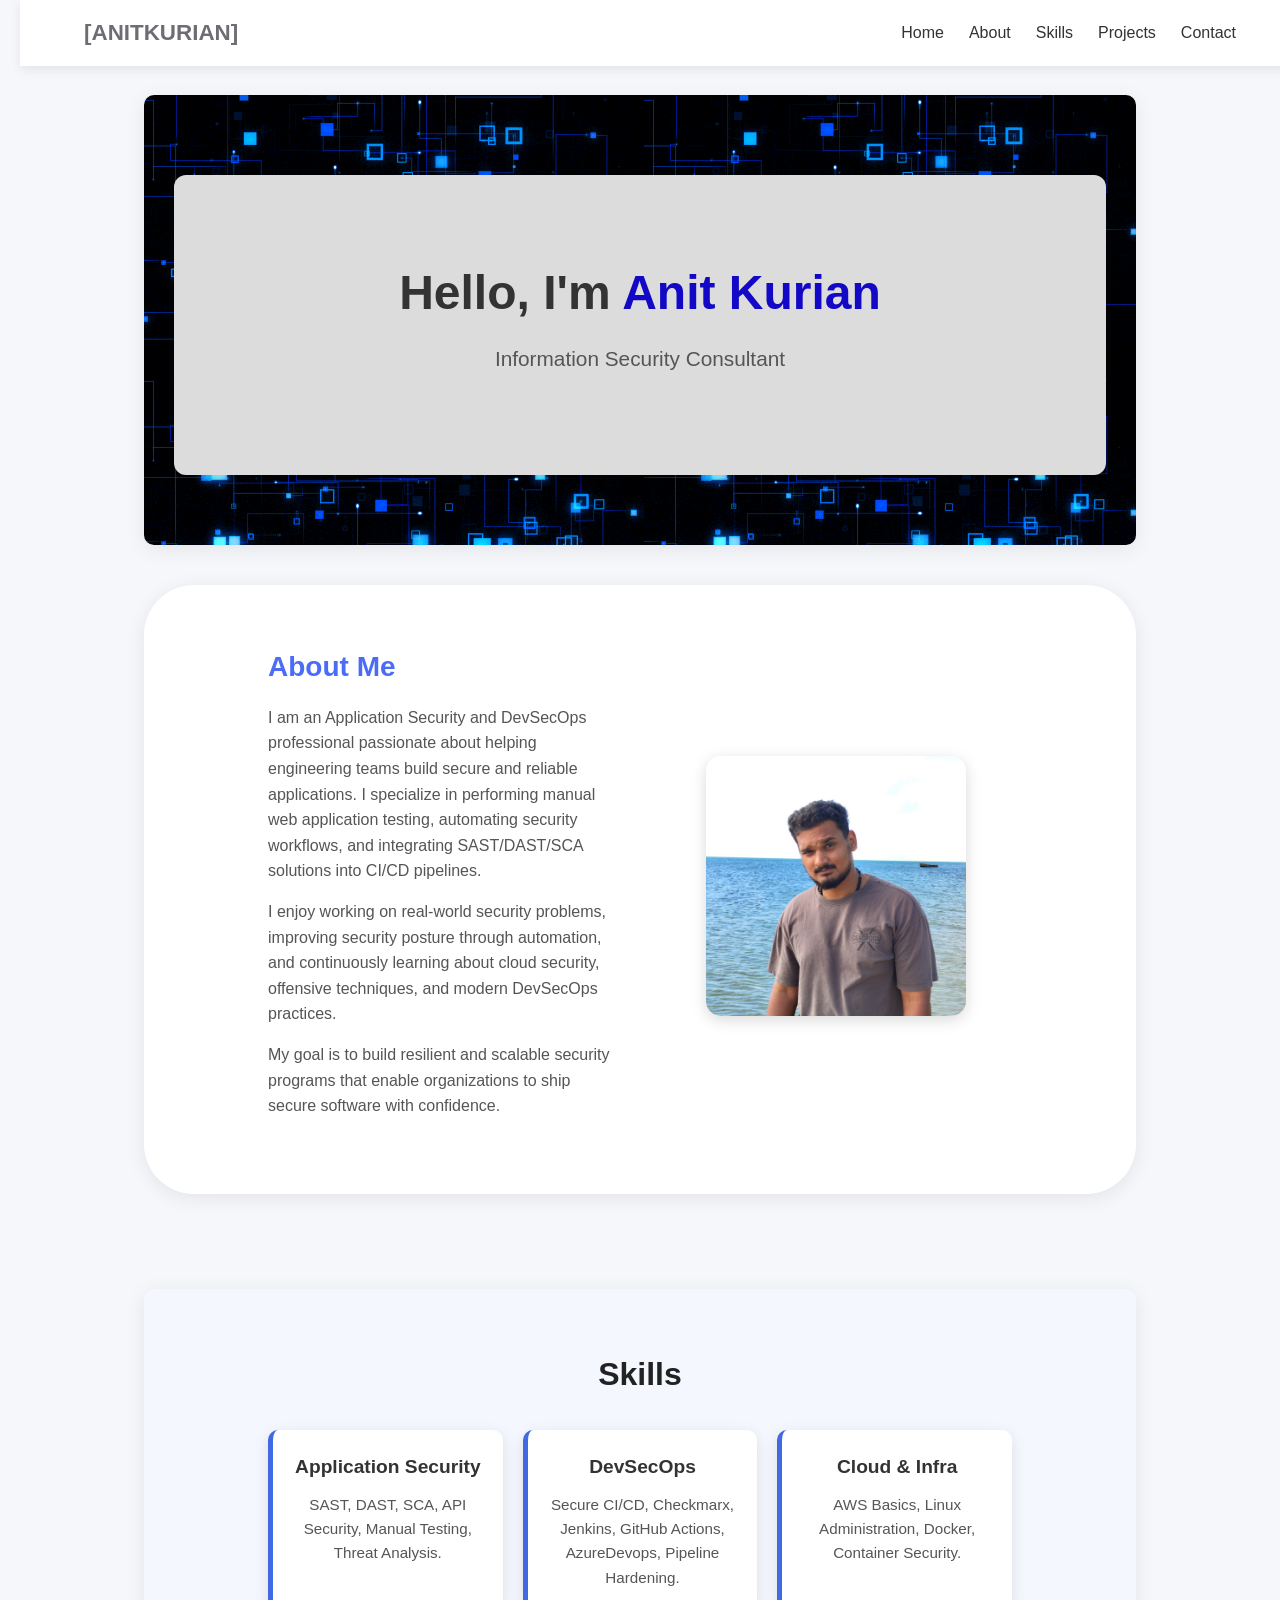
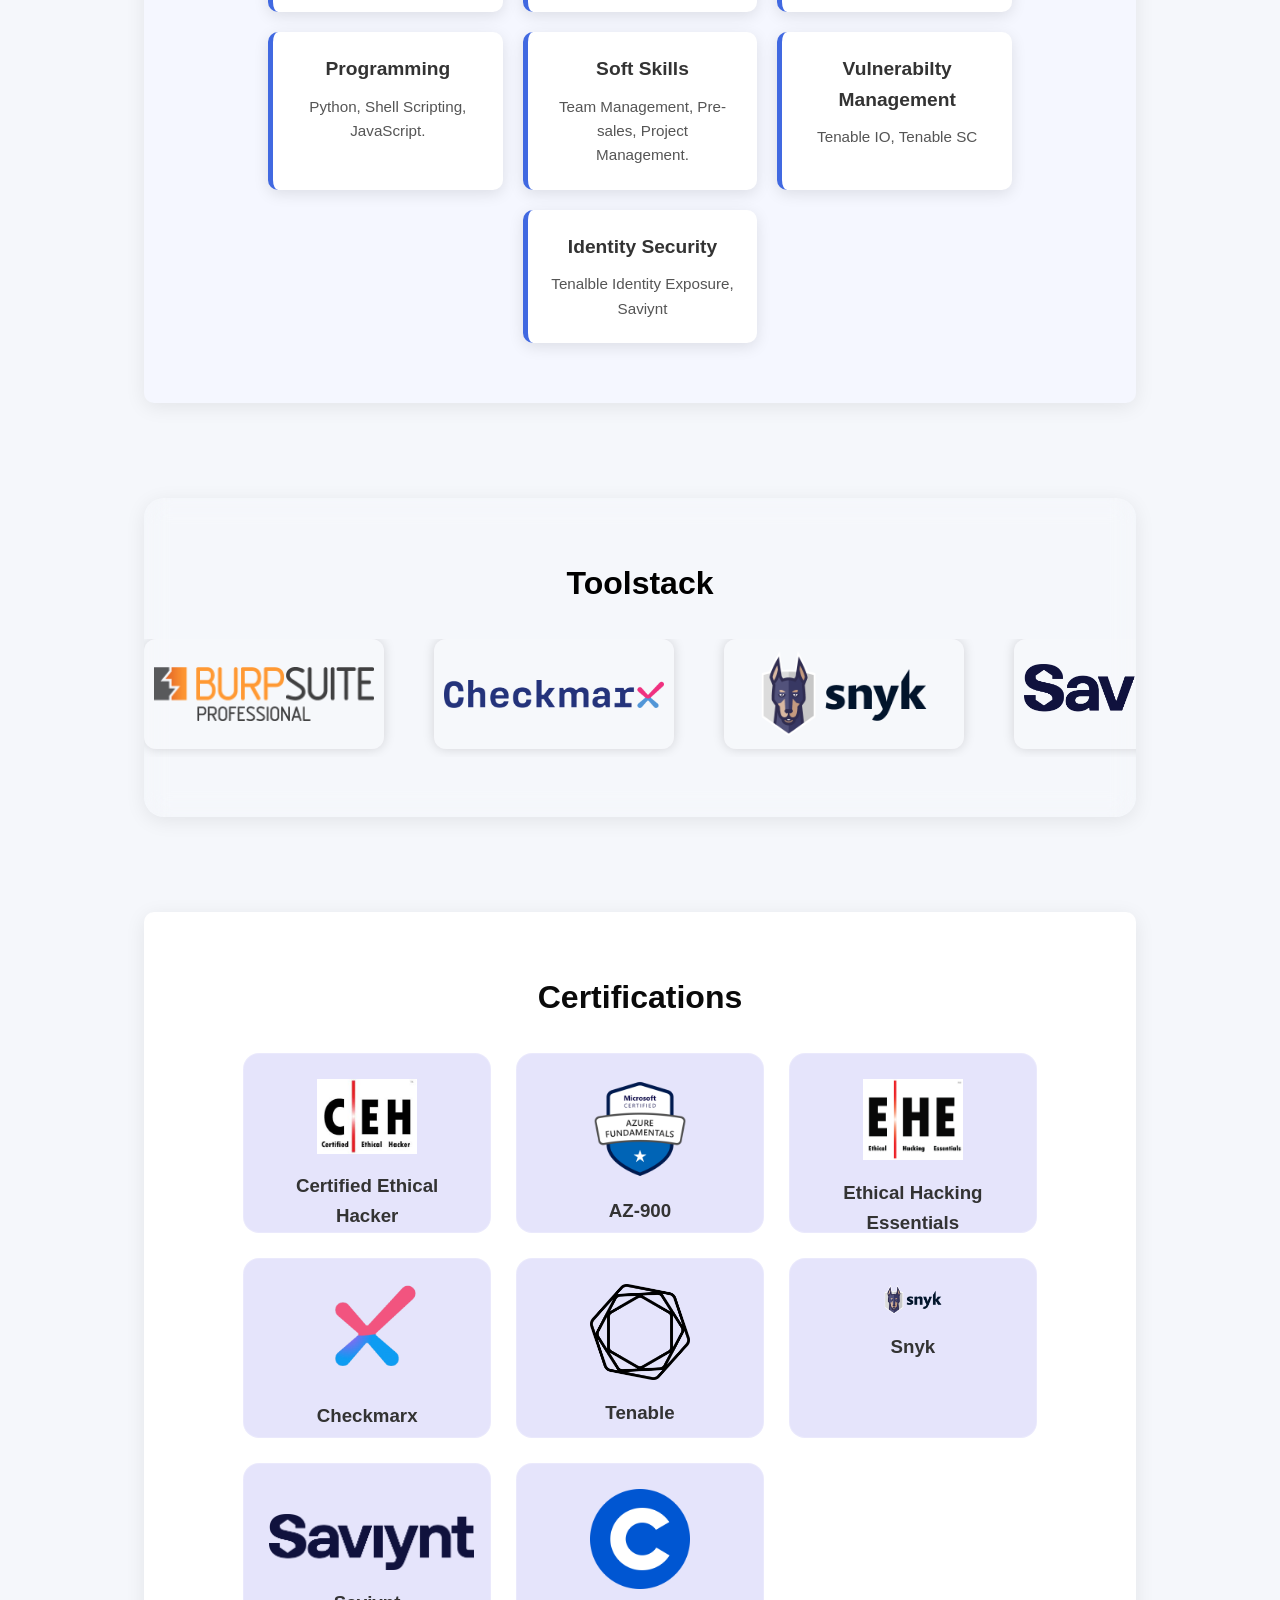
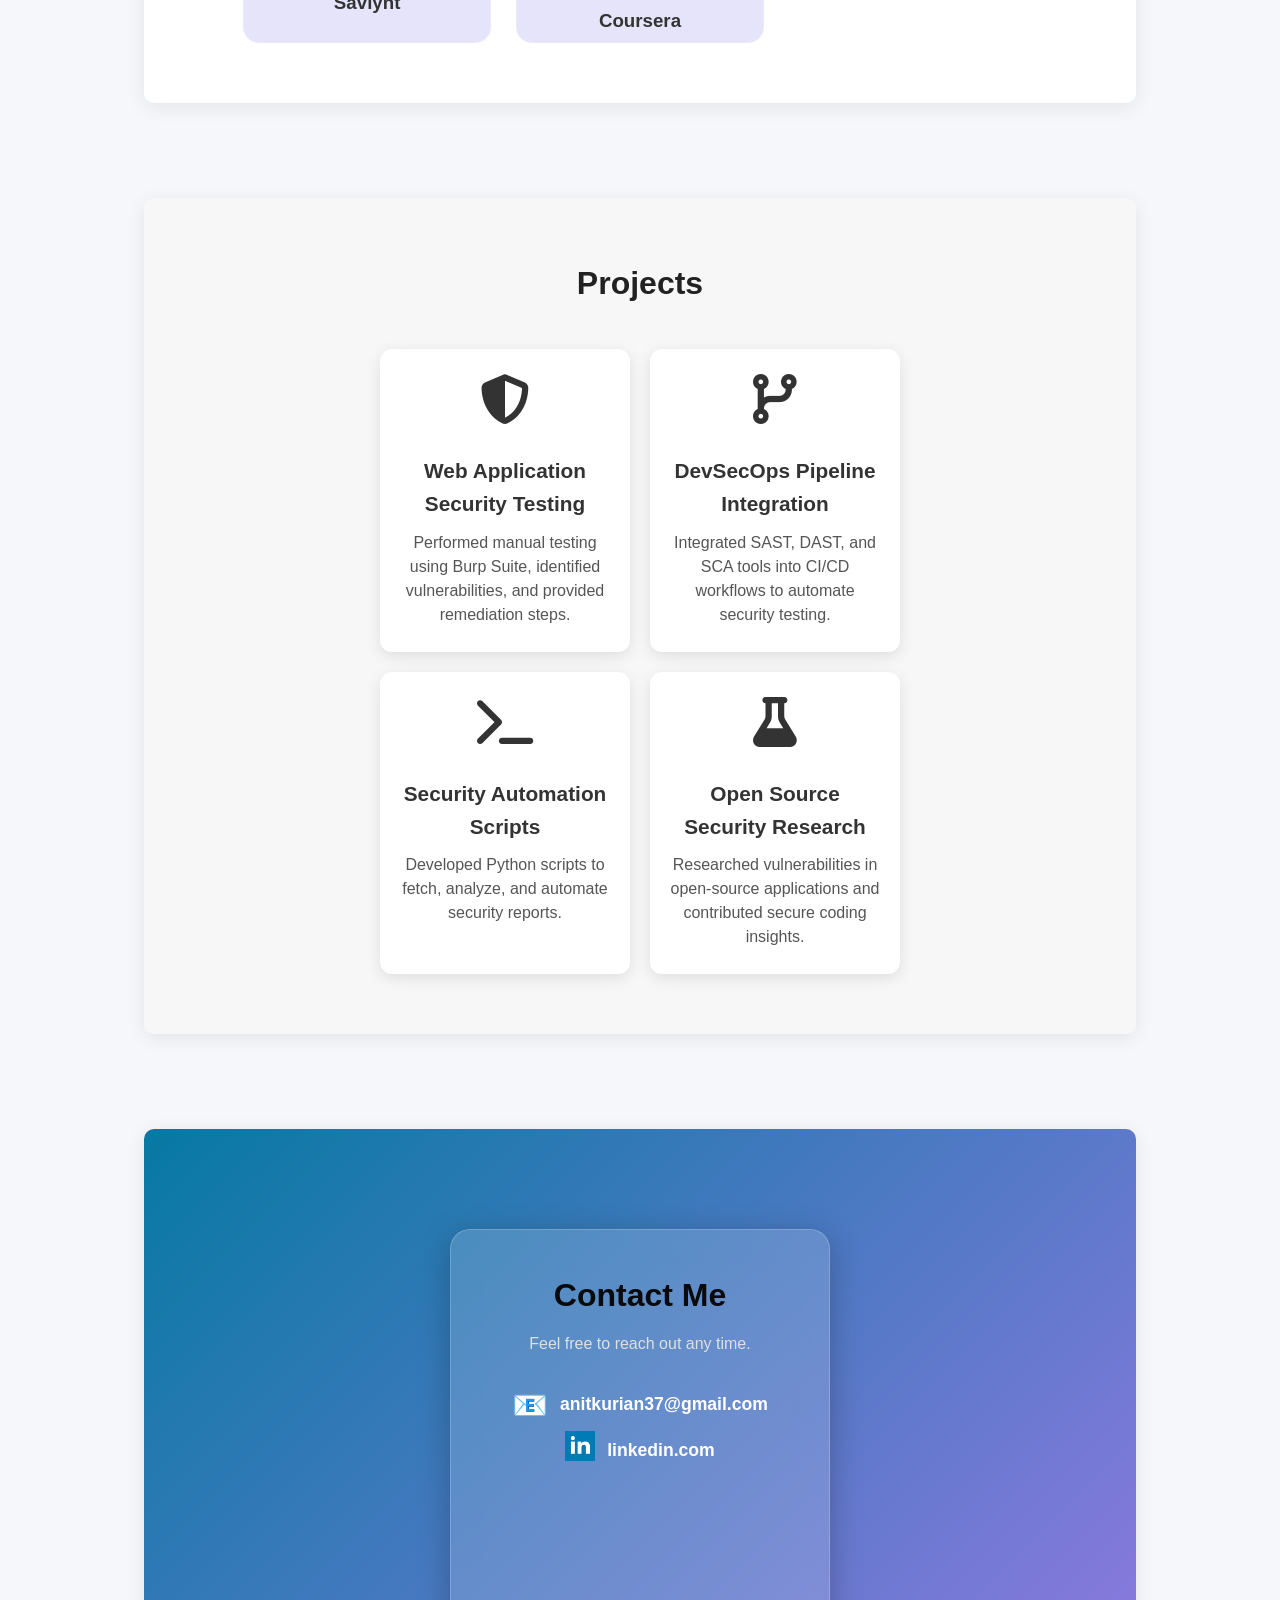
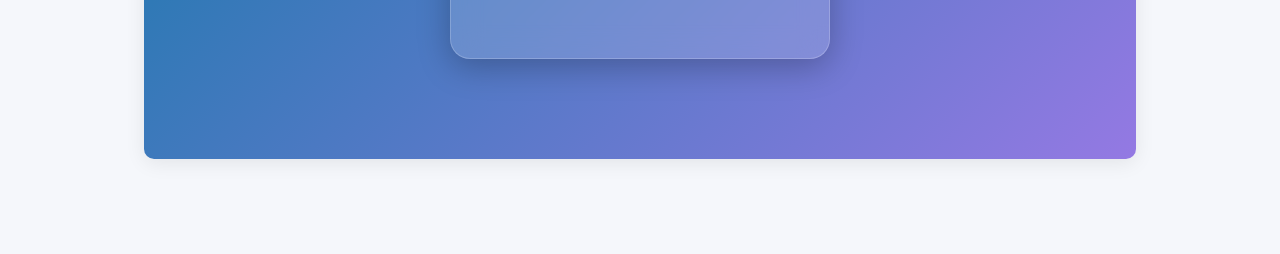
==== index.html @ 9e30494f "added tools" ====
<!DOCTYPE html>
<html>
<head>
    <title>Anit Kurian | Portfolio</title>
    <link rel="stylesheet" href="style.css">
    <link rel="stylesheet" href="https://cdnjs.cloudflare.com/ajax/libs/font-awesome/6.5.0/css/all.min.css">

</head>
<body>

    <!-- Navigation Bar -->
    <nav class="navbar">
        <div class="nav-container">
            <div class="logo">[ANITKURIAN]</div>
            <ul class="nav-links">
                <li><a href="#home">Home</a></li>
                <li><a href="#about">About</a></li>
                <li><a href="#skills">Skills</a></li>
                <li><a href="#projects">Projects</a></li>
                <li><a href="#contact">Contact</a></li>
            </ul>
        </div>
        
    </nav>

    <!-- Home / Hero Section -->
    <section class="home-bg" id="home">
        <header>
            <h1>Hello, I'm <span>Anit Kurian</span></h1>
            <h3>Information Security Consultant</h3>
        </header>
    </section>

    <!-- About Section -->
    <section id="about">
    <div class="about-container">
        
        <div class="about-text">
            <h2>About Me</h2>
            <p>
                I am an Application Security and DevSecOps professional passionate about helping 
                engineering teams build secure and reliable applications. I specialize in performing 
                manual web application testing, automating security workflows, and integrating 
                SAST/DAST/SCA solutions into CI/CD pipelines.
            </p>

            <p>
                I enjoy working on real-world security problems, improving security posture through 
                automation, and continuously learning about cloud security, offensive techniques, 
                and modern DevSecOps practices.
            </p>

            <p>
                My goal is to build resilient and scalable security programs that enable organizations 
                to ship secure software with confidence.
            </p>
        </div>

        <div class="about-img">
            <img src="img.jpg" alt="Anit Kurian">
        </div>

    </div>
</section>


    <!-- Skills Section (empty for now, we will fill it next) -->
    <section id="skills">
    <h2>Skills</h2>

    <div class="skills-container">

        <div class="skill-card">
            <h3>Application Security</h3>
            <p>SAST, DAST, SCA, API Security, Manual Testing, Threat Analysis.</p>
        </div>

        <div class="skill-card">
            <h3>DevSecOps</h3>
            <p>Secure CI/CD, Checkmarx, Jenkins, GitHub Actions, AzureDevops, Pipeline Hardening.</p>
        </div>

        <div class="skill-card">
            <h3>Cloud & Infra</h3>
            <p>AWS Basics, Linux Administration, Docker, Container Security.</p>
        </div>

        <div class="skill-card">
            <h3>Programming</h3>
            <p>Python, Shell Scripting, JavaScript.</p>
        </div>

        <div class="skill-card">
            <h3>Soft Skills</h3>
            <p>Team Management, Pre-sales, Project Management.</p>
        </div>

       <div class="skill-card">
            <h3>Vulnerabilty Management</h3>
            <p>Tenable IO, Tenable SC</p>
        </div>

        <div class="skill-card">
            <h3>Identity Security</h3>
            <p>Tenalble Identity Exposure, Saviynt</p>
        </div>
    </div>
</section>

<section id="skills-scroll">
    <h2>Toolstack</h2>

    <div class="scroll-container">
        <div class="scroll-track">
            <!-- Add your logos here -->
            <img src="imgs/Burp-suite-professional-logo.png" alt="Burp Suite">
            <img src="imgs/Logo_of_Checkmarx.svg.png" alt="Checkmarx">
            <img src="imgs/snyk-logo-png-transparent.png" alt="Snyk">
            <img src="imgs/Saviynt_logo_Navy_RGB.png" alt="Saviynt">
            <img src="imgs/HCLAppScann-LOGO.png" alt="HCL Appscan">
            <img src="imgs/Acunetix - Logo.png" alt="Acunetix">
            <img src="imgs/Invicti-Logo_flat_inv-purple.png" alt="Invicti">
            <img src="imgs/fortify__logo.png" alt="Fortify">
            <img src="imgs/Tenable.png" alt="Tenable">
            <img src="imgs/Saviynt_logo_Navy_RGB.png" alt="Savynt">
            <img src="imgs/Prisma_Logo_RGB.png" alt="Prisma">
            <img src="imgs/Jenkins_logo_with_title.svg.png" alt="Jenkins">
            <img src="imgs/Azure-DevOps-Logo.png" alt="Azure">
            <img src="imgs/git-logo.png" alt="git">
            <img src="imgs/Docker_Logo.png" alt="Docker">

            <!-- Duplicate items for seamless loop -->
            <img src="imgs/Burp-suite-professional-logo.png" alt="Burp Suite">
            <img src="imgs/Logo_of_Checkmarx.svg.png" alt="Checkmarx">
            <img src="imgs/snyk-logo-png-transparent.png" alt="Snyk">
            <img src="imgs/Saviynt_logo_Navy_RGB.png" alt="Saviynt">
            <img src="imgs/HCLAppScann-LOGO.png" alt="HCL Appscan">
            <img src="imgs/Acunetix - Logo.png" alt="Acunetix">
            <img src="imgs/Invicti-Logo_flat_inv-purple.png" alt="Invicti">
            <img src="imgs/fortify__logo.png" alt="Fortify">
            <img src="imgs/Tenable.png" alt="Tenable">
            <img src="imgs/Saviynt_logo_Navy_RGB.png" alt="Savynt">
            <img src="imgs/Prisma_Logo_RGB.png" alt="Prisma">
            <img src="imgs/Jenkins_logo_with_title.svg.png" alt="Jenkins">
            <img src="imgs/Azure-DevOps-Logo.png" alt="Azure">
            <img src="imgs/git-logo.png" alt="git">
            <img src="imgs/Docker_Logo.png" alt="Docker">


        </div>
    </div>
</section>


<section id="certifications" class="cert-section">
    <h2>Certifications</h2>

    <div class="cert-grid">

        <!-- Certification Tile 1 -->
        <div class="cert-card">
            <div class="cert-content">
                <img src="imgs/ceh.png" alt="Cert Icon">
                <h3>Certified Ethical Hacker</h3>
            </div>
          <div class="cert-hover">
    <p class="typewriter-box">
        Certified Ethical Hacker by EC-Council. Covers ethical hacking phases, attack vectors, and prevention.
    </p>
</div>

        </div>

        <!-- Certification Tile 2 -->
        <div class="cert-card">
            <div class="cert-content">
                <img src="imgs/az.png" alt="Cert Icon">
                <h3>AZ-900</h3>
            </div>
            <div class="cert-hover">
                <p>Microsoft Azure Fundamentals covering cloud concepts, architecture, security, and governance.</p>
            </div>
        </div>

        <!-- Certification Tile 3 -->
        <div class="cert-card">
            <div class="cert-content">
                <img src="imgs/EHE-_logo.jpg" alt="Cert Icon">
                <h3>Ethical Hacking Essentials</h3>
            </div>
            <div class="cert-hover">
                <p>The EC-Council Ethical Hacking Essentials (EHE) is a beginner-friendly, self-paced course that teaches the fundamentals of ethical hacking and information security.</p>
            </div>
        </div>

        <!-- Certification Tile 4 -->
        <div class="cert-card">
            <div class="cert-content">
                <img src="imgs/51130080.png" alt="Cert Icon">
                <h3>Checkmarx</h3>
            </div>
            <div class="cert-hover">
                <p>Checkmarx Certified Partner Engineer | Checkmarx Certified Partner Professional Services Engineer </p>
            </div>
        </div>

        <!-- Certification Tile 5 -->
        <div class="cert-card">
            <div class="cert-content">
                <img src="imgs/TENB-ccc3ae65.png" alt="Cert Icon">
                <h3>Tenable</h3>
            </div>
            <div class="cert-hover">
                <p>Tenable Certified Sales Engineer | Tenable Certified Sales Associate </p>
            </div>
        </div>

        <!-- Certification Tile 6 -->
        <div class="cert-card">
            <div class="cert-content">
                <img style="width: 60px;" src="imgs/snyk-logo-png-transparent.png" alt="Cert Icon">
                <h3>Snyk</h3>
            </div>
            <div class="cert-hover">
                <p>Snyk Certified Technical professional | Snyk Certified Implementation Professional</p>
            </div>
        </div>

        <!-- Certification Tile 7 -->
        <div class="cert-card">
            <div class="cert-content">
                <img style="width: 205px; margin-top: 25px;" src="imgs/Saviynt_logo_Navy_RGB.png" alt="Cert Icon">
                <h3>Saviynt</h3>
            </div>
            <div class="cert-hover">
                <p>Saviynt Certified Identity Security For AI Age | Saviynt PAM Level 100</p>
            </div>
        </div>

        <!-- Certification Tile 8 -->
        <div class="cert-card">
            <div class="cert-content">
                <img src="imgs/cropped-android-chrome-512x512-1.png" alt="Cert Icon">
                <h3>Coursera</h3>
            </div>
            <div class="cert-hover">
                <p>Programming for Everybody (Getting Started with Python) | Cybersecurity Roles, Processes & Operating System Security</p>
            </div>
        </div>




    </div>
</section>



    <!-- Projects Section (empty for now) -->
   <section id="projects">
    <h2>Projects</h2>

    <div class="projects-container">

        <div class="project-card">
            <div class="project-icon-container">
                <i class="fa-solid fa-shield-halved project-icon"></i>
            </div>
            <h3>Web Application Security Testing</h3>
            <p>Performed manual testing using Burp Suite, identified vulnerabilities, and provided remediation steps.</p>
        </div>

        <div class="project-card">
            <div class="project-icon-container">
                <i class="fa-solid fa-code-branch project-icon"></i>
            </div>
            <h3>DevSecOps Pipeline Integration</h3>
            <p>Integrated SAST, DAST, and SCA tools into CI/CD workflows to automate security testing.</p>
        </div>

        <div class="project-card">
            <div class="project-icon-container">
                <i class="fa-solid fa-terminal project-icon"></i>
            </div>
            <h3>Security Automation Scripts</h3>
            <p>Developed Python scripts to fetch, analyze, and automate security reports.</p>
        </div>

        <div class="project-card">
            <div class="project-icon-container">
                <i class="fa-solid fa-flask project-icon"></i>
            </div>
            <h3>Open Source Security Research</h3>
            <p>Researched vulnerabilities in open-source applications and contributed secure coding insights.</p>
        </div>

    </div>
</section>




   <section id="contact" class="contact-section">
    <div class="contact-glass-card">
        <h2>Contact Me</h2>
        <p>Feel free to reach out any time.</p>

        <div class="contact-info">
            <div class="icon">📧</div>
            <a href="mailto:anitkurian37@gmail.com">anitkurian37@gmail.com</a>
        </div>
        <div class="contact-info">
            <div class="icon"><img style="width: 30px;" src="imgs/linkedin.png" alt=""></div>
            <a href="https://linkedin.com/in/anit-kurian-596ba9214" target="_blank">  linkedin.com</a>
        </div>
    </div>
</section>



    <script src="script.js"></script>
</body>
</html>
---- style.css ----
/* Reset default browser styles */
* {
    margin: 0;
    padding: 20;
    box-sizing: border-box;
}

/* Body styling */
body {
    font-family: Arial, Helvetica, sans-serif;
    background: #f5f7fa;
    color: #1c1c1c;
    line-height: 1.6;
    padding: 0 20px;
}

/* Header (Hero Section) */
header {
    text-align: center;
    padding: 80px 20px;
    background: gainsboro;
    border-radius: 12px;
    margin: 40px auto;
    max-width: 1000px;
    box-shadow: 0 4px 20px rgba(0,0,0,0.08);
}

header h1 {
    font-size: 42px;
    margin-bottom: 10px;
}

header h1 span {
    color: #1208c5; /* cool blue highlight */
}

header h3 {
    font-weight: 400;
    color: #333;
    margin-bottom: 20px;
    font-size: 22px;
}

#about {
    /* max-width: 900px; */
    background: white;
    padding: 40px;
    margin: 0 auto;
    border-radius: 50px;
    box-shadow: 0 4px 20px rgba(0,0,0,0.08);
}

#about h2 {
    color: #4a6cf7;
    margin-bottom: 15px;
    font-size: 28px;
}

/* Navigation Bar */
.navbar {
    background: #d80808;
    padding: 15px 0;
    box-shadow: 0 2px 8px rgba(0, 0, 0, 0.05);
    position: sticky;
    top: 0;
    z-index: 100;
}

.nav-container {
    width: 80%;
    margin: auto;
    display: flex;
    justify-content: space-between;
    align-items: center;
}

.logo {
    font-size: 22px;
    font-weight: 700;
    color: #000000;
}

.nav-links {
    list-style: none;
    display: flex;
    gap: 25px;
}

.nav-links li a {
    text-decoration: none;
    font-size: 16px;
    color: #333;
    font-weight: 500;
    transition: color 0.3s ease;
}

.nav-links li a:hover {
    color: #3b82f6;
}

/* ===== Global Styles ===== */
* {
    margin: 0;
    padding: 0;
    box-sizing: border-box;
    scroll-behavior: smooth;
}

body {
    font-family: Arial, sans-serif;
    background-color: #f5f7fb;
    color: #333;
    line-height: 1.6;
}

/* ===== Navigation Bar ===== */
.navbar {
    width: 100%;
    background: white;
    padding: 15px 0;
    box-shadow: 0 4px 10px rgba(0,0,0,0.08);
    position: fixed;
    top: 0;
    z-index: 1000;
}

.nav-container {
    width: 90%;
    margin: auto;
    display: flex;
    justify-content: space-between;
    align-items: center;
}

.logo {
    font-size: 1.4rem;
    font-weight: bold;
    color: #6d6e73;
}

.nav-links {
    list-style: none;
    display: flex;
    gap: 25px;
}

.nav-links a {
    text-decoration: none;
    color: #333;
    font-size: 1rem;
    transition: 0.3s;
}

.nav-links a:hover {
    color: #4169E1;
    font-weight: bold;
}

/* ===== Hero / Home Section ===== */

.home-bg {
    background: url("bg.gif");
}

#home {
    padding-top: 40px;
    text-align: center;
    margin-bottom: 40px;
}

header h1 {
    font-size: 3rem;
    font-weight: 700;
}

header span {
    color: #4169E1;
}

header h3 {
    margin-top: 10px;
    font-size: 1.3rem;
    color: #555;
}

/* ===== Section Box Style ===== */
section {
    width: 80%;
    margin: 95px auto;
    background: white;
    padding: 30px;
    border-radius: 10px;
    box-shadow: 0 4px 20px rgba(0,0,0,0.08);

    /* background: url("bg.gif"); */
    background-size: cover;        /* ensures GIF covers the section */
    background-position: center;   /* centers the GIF */
    background-repeat: no-repeat;  /* prevents tiling */
}

section h2 {
    font-size: 1.8rem;
    color: #0a0a0a;
    margin-bottom: 10px;
}

section p {
    font-size: 1rem;
    color: #444;
}

/* ===== Responsive Design ===== */
@media (max-width: 768px) {
    .nav-container {
        flex-direction: column;
        gap: 10px;
    }

    .nav-links {
        gap: 15px;
    }

    header h1 {
        font-size: 2.3rem;
    }
}

/* ===== Skills Section ===== */

#skills {
    padding: 60px 10%;
    background: #f5f7ff;
    text-align: center;
}

#skills h2 {
    font-size: 2rem;
    margin-bottom: 30px;
    color: #222;
}

.skills-container {
    display: grid;
    grid-template-columns: repeat(3, 1fr);
    gap: 20px;
}

/* Center the last card */
.skills-container .skill-card:last-child {
    grid-column: 2; /* Moves it to the middle column */
}



.skill-card {
    background: #ffffff;
    padding: 22px;
    border-radius: 10px;
    border-left: 5px solid #4169E1;
    box-shadow: 0 4px 15px rgba(0, 0, 0, 0.1);
    transition: 0.3s ease;
}

.skill-card:hover {
    transform: translateY(-7px);
    box-shadow: 0 10px 25px rgba(0,0,0,0.15);
}

.skill-card h3 {
    font-size: 1.2rem;
    margin-bottom: 10px;
    color: #333;
}

.skill-card p {
    font-size: 0.95rem;
    color: #555;
    align-items: center;
}

/* ===== About Section ===== */

#about {
    padding: 60px 10%;
    background: #ffffff;
}

.about-container {
    display: flex;
    justify-content: space-between;
    align-items: center;
    gap: 40px;
    flex-wrap: wrap;
}

.about-text {
    flex: 1;
}

.about-text h2 {
    font-size: 2rem;
    margin-bottom: 20px;
    color: #222;
}

.about-text p {
    margin-bottom: 15px;
    font-size: 1rem;
    line-height: 1.6;
    color: #555;
}

.about-img {
    flex: 1;
    text-align: center;
}

.about-img img {
    width: 260px;
    height: 260px;
    object-fit: cover;
    border-radius: 15px;
    box-shadow: 0 4px 15px rgba(0, 0, 0, 0.15);
}

/* ===== Projects Section ===== */

#projects {
    padding: 60px 10%;
    background: #f7f7f7;
}

#projects h2 {
    text-align: center;
    font-size: 2rem;
    color: #222;
    margin-bottom: 40px;
}

.projects-container {
    display: grid;
    grid-template-columns: repeat(auto-fit, minmax(280px, 1fr));
    gap: 25px;
}

.project-card {
    background: #fff;
    padding: 25px;
    border-radius: 12px;
    box-shadow: 0 4px 15px rgba(0,0,0,0.1);
    transition: transform 0.2s ease, box-shadow 0.2s ease;
}

.project-card:hover {
    transform: translateY(-5px);
    box-shadow: 0 8px 25px rgba(0,0,0,0.18);
}

.project-card h3 {
    font-size: 1.3rem;
    color: #333;
    margin-bottom: 10px;
}

.project-card p {
    color: #555;
    line-height: 1.5;
}

.project-icon {
    font-size: 40px;
    color: #0078ff;
    margin-bottom: 15px;
    display: block;
}

.project-card {
    background-color: #fff;
    border-radius: 12px;
    box-shadow: 0 4px 15px rgba(0,0,0,0.1);
    padding: 20px;
    text-align: center;
    transition: transform 0.3s ease, box-shadow 0.3s ease;
    cursor: pointer;
}

.project-card:hover {
    transform: translateY(-10px) scale(1.03); /* lifts the card */
    box-shadow: 0 10px 25px rgba(0,0,0,0.2);  /* stronger shadow */
}

.project-icon {
    font-size: 50px;
    color: #333;
    margin-bottom: 15px;
    transition: transform 0.3s ease, color 0.3s ease;
}

.project-icon:hover {
    transform: scale(1.3) rotate(10deg);  /* grows and rotates */
    color: #0077ff;                        /* color highlight */
}
.projects-container {
    display: flex;
    flex-wrap: wrap;
    gap: 20px;
    justify-content: center;
}

/* Project Card Styling */
.project-card {
    background-color: #fff;
    border-radius: 12px;
    box-shadow: 0 4px 15px rgba(0,0,0,0.1);
    padding: 25px 20px;
    text-align: center;
    transition: transform 0.3s ease, box-shadow 0.3s ease;
    width: 250px;
    cursor: pointer;
}

.project-card:hover {
    transform: translateY(-10px) scale(1.03);
    box-shadow: 0 10px 25px rgba(0,0,0,0.2);
}

/* Icon Container */
.project-icon-container {
    display: inline-block;
    position: relative;
    border-radius: 50%;
    margin-bottom: 15px;
}

/* Icon Styling */
.project-icon {
    font-size: 50px;
    color: #333;
    transition: transform 0.3s ease, color 0.3s ease;
}

.project-icon:hover {
    transform: scale(1.3) rotate(10deg);
    color: #0077ff;
}

/* Optional: Animated Pulse Background on Hover */
.project-icon-container:hover::after {
    content: '';
    position: absolute;
    width: 120%;
    height: 120%;
    background: rgba(0, 123, 255, 0.2);
    border-radius: 50%;
    top: -10%;
    left: -10%;
    animation: pulse 0.6s ease;
}

@keyframes pulse {
    0% { transform: scale(0); opacity: 1; }
    100% { transform: scale(1); opacity: 0; }
}

.contact-section {
    padding: 100px 20px;
    display: flex;
    justify-content: center;
    background: linear-gradient(135deg, #0679a3 0%, #9479e3 100%);
    min-height: 70vh;
}

.contact-glass-card {
    width: 380px;
    padding: 40px 35px;
    border-radius: 20px;

    background: rgba(255, 255, 255, 0.15);
    backdrop-filter: blur(15px);
    -webkit-backdrop-filter: blur(15px);

    border: 1px solid rgba(255, 255, 255, 0.2);
    box-shadow: 0 8px 32px rgba(0, 0, 0, 0.25);

    text-align: center;
    color: #fff;

    transition: transform 0.3s ease, box-shadow 0.3s ease;
}

.contact-glass-card:hover {
    transform: translateY(-6px);
    box-shadow: 0 12px 40px rgba(0, 0, 0, 0.35);
}

.contact-glass-card h2 {
    font-size: 2rem;
    margin-bottom: 10px;
}

.contact-glass-card p {
    font-size: 1rem;
    color: #e0e0e0;
    margin-bottom: 25px;
}

.contact-info {
    display: flex;
    justify-content: center;
    align-items: center;
    gap: 12px;
}

.contact-info .icon {
    font-size: 1.8rem;
}

.contact-info a {
    color: #fff;
    font-size: 1.1rem;
    font-weight: 600;
    text-decoration: none;
    border-bottom: 2px solid transparent;
    transition: 0.3s ease;
}

.contact-info a:hover {
    border-bottom: 2px solid #fff;
}

/* certificate session */

/* Certifications Section */
.cert-section {
    padding: 60px 0;
    text-align: center;
}

.cert-section h2 {
    margin-bottom: 30px;
    font-size: 32px;
}

/* Grid Layout */
.cert-grid {
    display: grid;
    grid-template-columns: repeat(auto-fit, minmax(230px, 1fr));
    gap: 25px;
    width: 80%;
    margin: auto;
}

/* Glassmorphism Card */
.cert-card {
    position: relative;
    padding: 25px;
    border-radius: 16px;
    backdrop-filter: blur(12px);
    background: rgba(41, 35, 219, 0.12);
    border: 1px solid rgba(255, 255, 255, 0.2);
    cursor: pointer;
    transition: transform 0.3s ease;
    height: 180px;
    overflow: hidden;
}

.cert-card:hover {
    transform: translateY(-8px) scale(1.03);
}

/* Icon + Title Content */
.cert-content {
    text-align: center;
}

.cert-content img {
    width: 100px;
    margin-bottom: 10px;
}

/* Hover popup */
.cert-hover {
    position: absolute;
    bottom: -100%;
    left: 0;
    width: 100%;
    height: 100%;
    padding: 20px;
    background: rgba(97, 93, 200, 0.947);
    color: rgb(255, 255, 255);
    font-size: 15px;
    display: flex;
    justify-content: center;
    align-items: center;
    border-radius: 16px;
    transition: all 0.35s ease;
}

.cert-card:hover .cert-hover {
    bottom: 0;
}

.cert-hover p {
    color: #e0f8ff;
    font-weight: 500;
    line-height: 1.5;
    text-shadow: 0 1px 3px rgba(255, 255, 255, 0.4);
    letter-spacing: 0.5px;
}

/* Section wrapper */
#skills-scroll {
    padding: 60px 0;
    background: rgba(255, 255, 255, 0.04);
    backdrop-filter: blur(12px);
    border-radius: 20px;
    width: 80%;
    margin: 40px auto;
}

#skills-scroll h2 {
    text-align: center;
    color: #000000;
    font-size: 2rem;
    margin-bottom: 30px;
}

/* Outer container */
.scroll-container {
    position: relative;
    overflow: hidden;
    white-space: nowrap;
}

/* Sliding track */
.scroll-track {
    display: inline-flex;
    align-items: center;
    gap: 50px;
    animation: scrollLeft 18s linear infinite;
}

/* Icons */
.scroll-track img {
    height: 110px;               /* Uniform height */
    width: 240px;               /* Fixed width container */
    object-fit: contain;        /* Keeps original proportions */
    padding: 10px;              /* Makes spacing consistent */
    background: rgba(255,255,255,0.08);
    border-radius: 12px;
    box-shadow: 0 0 12px rgba(0,0,0,0.15);
    transition: transform 0.3s ease, opacity 0.3s ease;
}

.scroll-track img:hover {
    transform: scale(1.12);
    opacity: 1;
}


/* Animation: Move right → left continuously */
@keyframes scrollLeft {
    from {
        transform: translateX(0);
    }
    to {
        transform: translateX(-50%);
    }
}
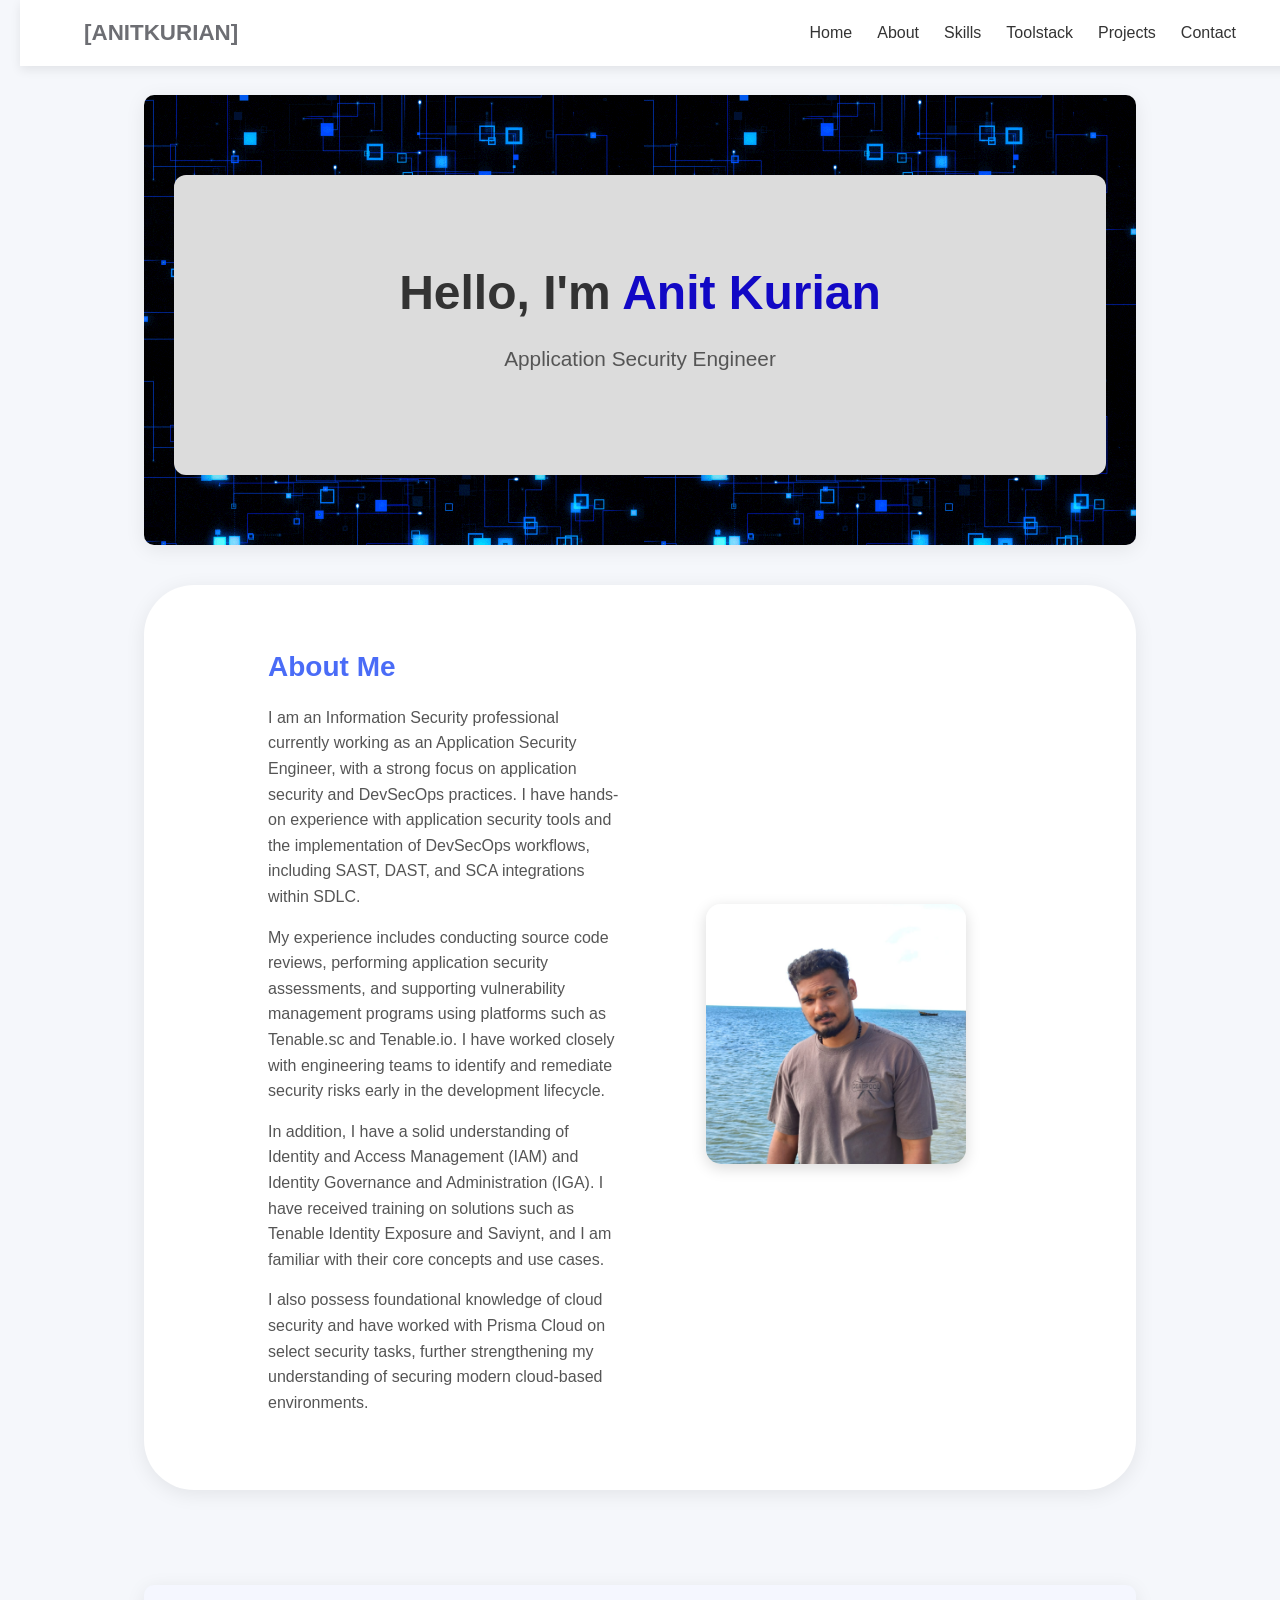
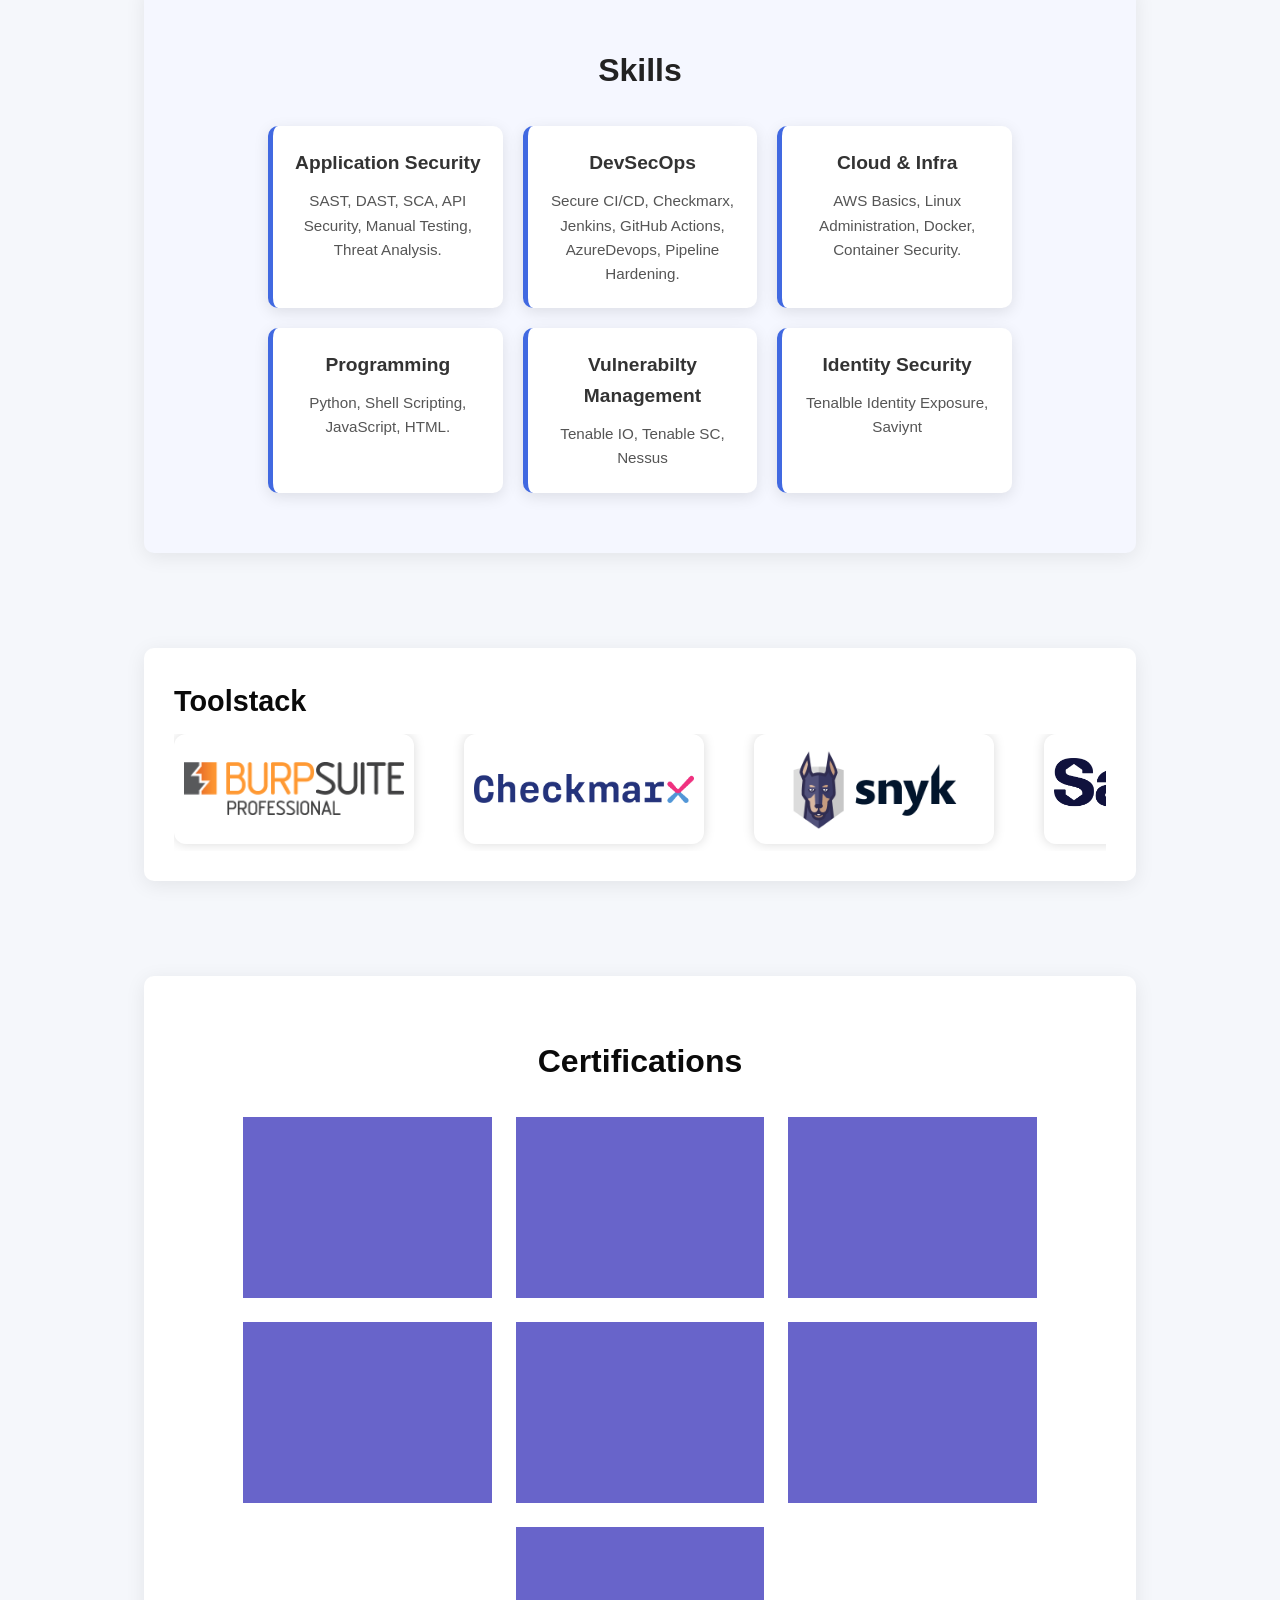
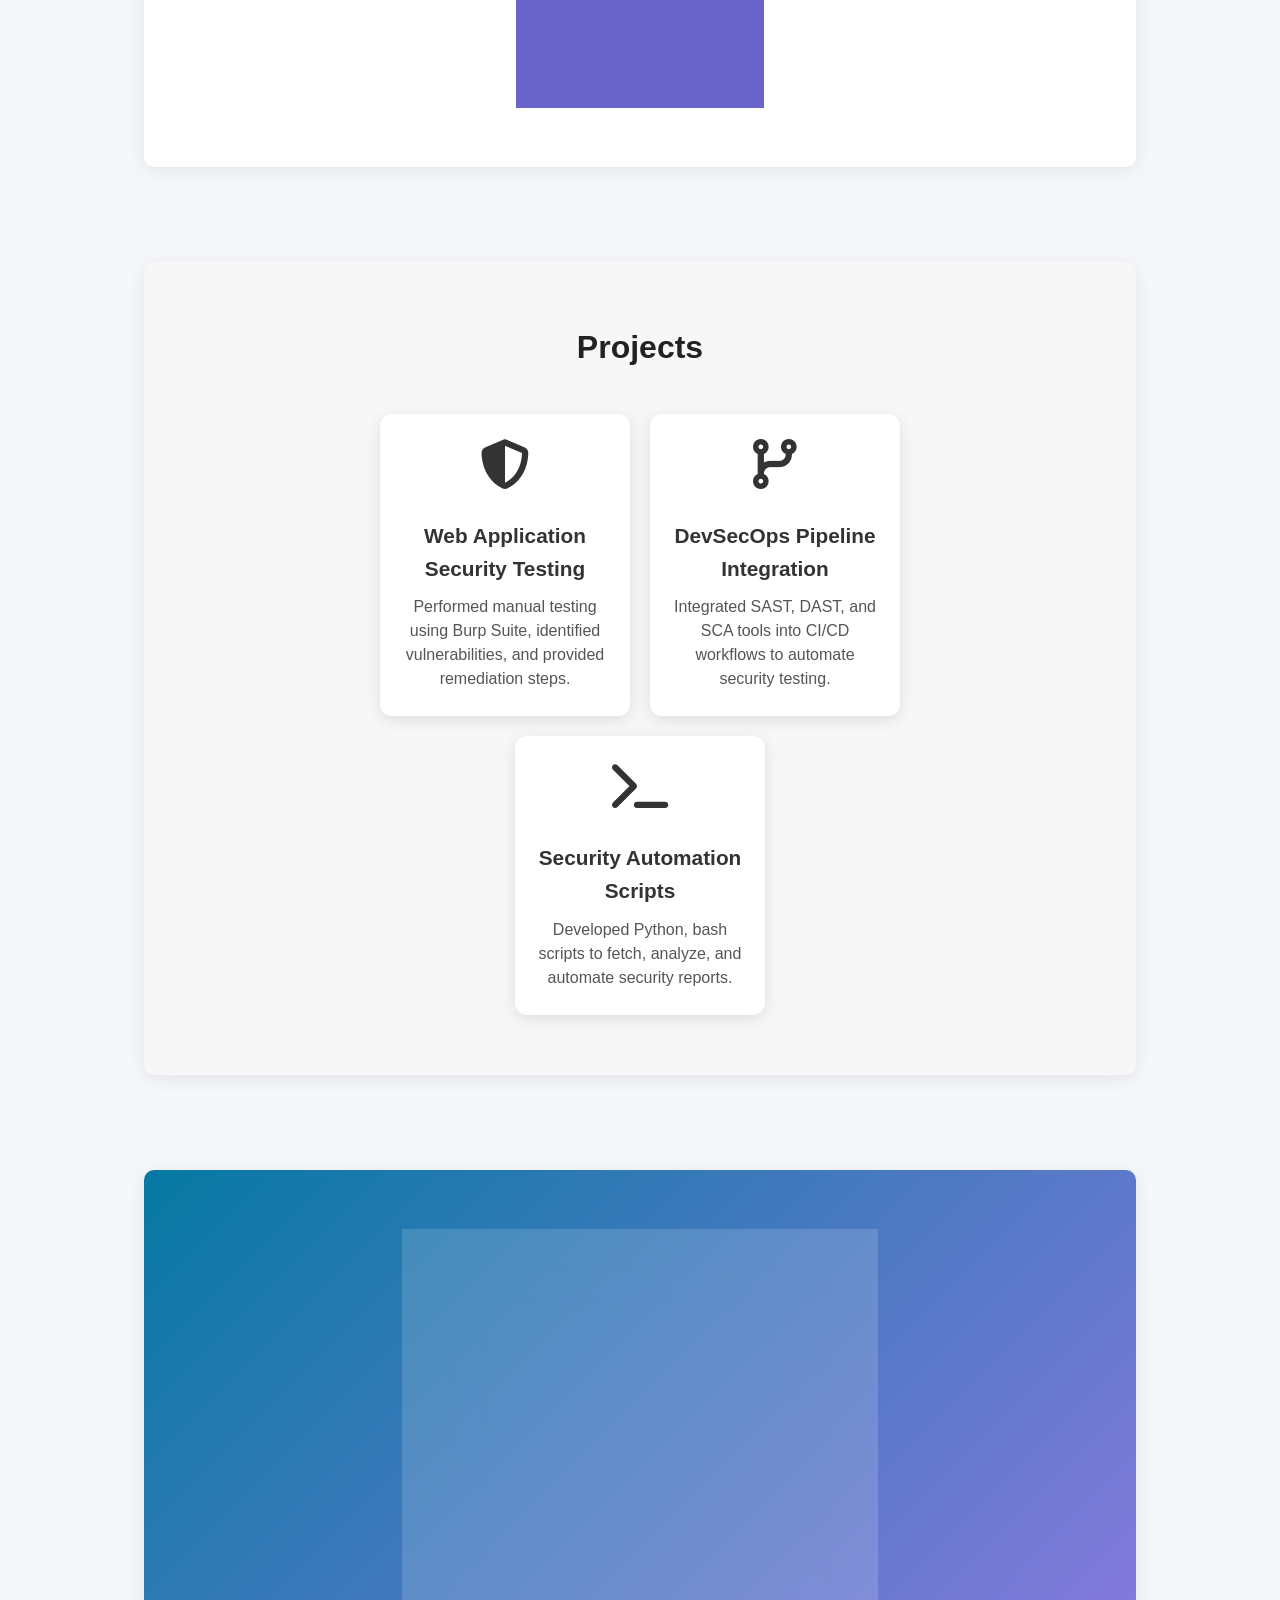
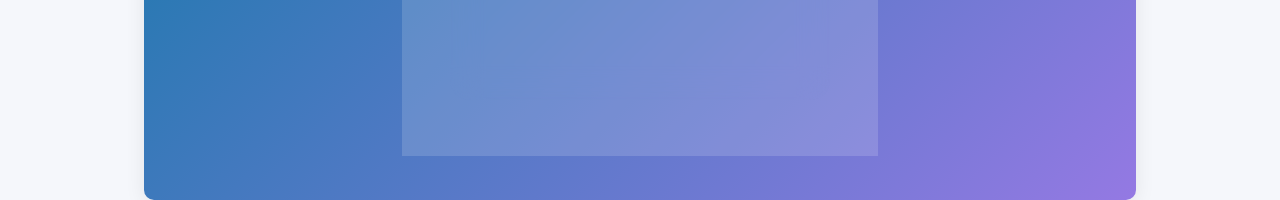
==== commit 3536051a: "removed unwanted details" ====
--- a/index.html
+++ b/index.html
@@ -16,6 +16,7 @@
                 <li><a href="#home">Home</a></li>
                 <li><a href="#about">About</a></li>
                 <li><a href="#skills">Skills</a></li>
+                <li><a href="#toolstack">Toolstack</a></li>
                 <li><a href="#projects">Projects</a></li>
                 <li><a href="#contact">Contact</a></li>
             </ul>
@@ -27,7 +28,7 @@
     <section class="home-bg" id="home">
         <header>
             <h1>Hello, I'm <span>Anit Kurian</span></h1>
-            <h3>Information Security Consultant</h3>
+            <h3>Application Security Engineer</h3>
         </header>
     </section>
 
@@ -38,21 +39,19 @@
         <div class="about-text">
             <h2>About Me</h2>
             <p>
-                I am an Application Security and DevSecOps professional passionate about helping 
-                engineering teams build secure and reliable applications. I specialize in performing 
-                manual web application testing, automating security workflows, and integrating 
-                SAST/DAST/SCA solutions into CI/CD pipelines.
+                I am an Information Security professional currently working as an Application Security Engineer, with a strong focus on application security and DevSecOps practices. I have hands-on experience with application security tools and the implementation of DevSecOps workflows, including SAST, DAST, and SCA integrations within SDLC.
             </p>
 
             <p>
-                I enjoy working on real-world security problems, improving security posture through 
-                automation, and continuously learning about cloud security, offensive techniques, 
-                and modern DevSecOps practices.
+                My experience includes conducting source code reviews, performing application security assessments, and supporting vulnerability management programs using platforms such as Tenable.sc and Tenable.io. I have worked closely with engineering teams to identify and remediate security risks early in the development lifecycle.
             </p>
 
             <p>
-                My goal is to build resilient and scalable security programs that enable organizations 
-                to ship secure software with confidence.
+                In addition, I have a solid understanding of Identity and Access Management (IAM) and Identity Governance and Administration (IGA). I have received training on solutions such as Tenable Identity Exposure and Saviynt, and I am familiar with their core concepts and use cases.
+            </p>
+
+            <p> 
+                I also possess foundational knowledge of cloud security and have worked with Prisma Cloud on select security tasks, further strengthening my understanding of securing modern cloud-based environments.
             </p>
         </div>
 
@@ -87,27 +86,25 @@
 
         <div class="skill-card">
             <h3>Programming</h3>
-            <p>Python, Shell Scripting, JavaScript.</p>
-        </div>
-
-        <div class="skill-card">
-            <h3>Soft Skills</h3>
-            <p>Team Management, Pre-sales, Project Management.</p>
-        </div>
-
+            <p>Python, Shell Scripting, </p>
+            <p>JavaScript, HTML.</p>
+        </div>
        <div class="skill-card">
             <h3>Vulnerabilty Management</h3>
-            <p>Tenable IO, Tenable SC</p>
+            <p>Tenable IO, Tenable SC,</p>
+            <p>Nessus</p>
         </div>
 
         <div class="skill-card">
             <h3>Identity Security</h3>
-            <p>Tenalble Identity Exposure, Saviynt</p>
-        </div>
-    </div>
-</section>
-
-<section id="skills-scroll">
+            <p>Tenalble Identity Exposure, </p>
+            <p> Saviynt</p>
+        </div>
+    </div>
+</section>
+
+<section id="toolstack" class="skills-scroll">
+
     <h2>Toolstack</h2>
 
     <div class="scroll-container">
@@ -218,7 +215,7 @@
         <!-- Certification Tile 6 -->
         <div class="cert-card">
             <div class="cert-content">
-                <img style="width: 60px;" src="imgs/snyk-logo-png-transparent.png" alt="Cert Icon">
+                <img style="width: 60px;" src="imgs/snykhead.png" alt="Cert Icon">
                 <h3>Snyk</h3>
             </div>
             <div class="cert-hover">
@@ -237,20 +234,7 @@
             </div>
         </div>
 
-        <!-- Certification Tile 8 -->
-        <div class="cert-card">
-            <div class="cert-content">
-                <img src="imgs/cropped-android-chrome-512x512-1.png" alt="Cert Icon">
-                <h3>Coursera</h3>
-            </div>
-            <div class="cert-hover">
-                <p>Programming for Everybody (Getting Started with Python) | Cybersecurity Roles, Processes & Operating System Security</p>
-            </div>
-        </div>
-
-
-
-
+    
     </div>
 </section>
 
@@ -283,16 +267,10 @@
                 <i class="fa-solid fa-terminal project-icon"></i>
             </div>
             <h3>Security Automation Scripts</h3>
-            <p>Developed Python scripts to fetch, analyze, and automate security reports.</p>
-        </div>
-
-        <div class="project-card">
-            <div class="project-icon-container">
-                <i class="fa-solid fa-flask project-icon"></i>
-            </div>
-            <h3>Open Source Security Research</h3>
-            <p>Researched vulnerabilities in open-source applications and contributed secure coding insights.</p>
-        </div>
+            <p>Developed Python, bash scripts to fetch, analyze, and automate security reports.</p>
+        </div>
+
+        
 
     </div>
 </section>
--- a/style.css
+++ b/style.css
@@ -162,6 +162,13 @@
     background: url("bg.gif");
 }
 
+html, body {
+    height: 100%;
+}
+
+
+
+
 #home {
     padding-top: 40px;
     text-align: center;
@@ -241,24 +248,21 @@
 
 .skills-container {
     display: grid;
-    grid-template-columns: repeat(3, 1fr);
+    grid-template-columns: repeat(3, minmax(0, 1fr));
     gap: 20px;
-}
-
-/* Center the last card */
-.skills-container .skill-card:last-child {
-    grid-column: 2; /* Moves it to the middle column */
-}
-
-
+    justify-items: center;
+}
 
 .skill-card {
+    width: 100%;
+    max-width: 340px; /* lock visual width */
     background: #ffffff;
     padding: 22px;
     border-radius: 10px;
     border-left: 5px solid #4169E1;
     box-shadow: 0 4px 15px rgba(0, 0, 0, 0.1);
     transition: 0.3s ease;
+    min-height: 150px;
 }
 
 .skill-card:hover {
@@ -275,8 +279,8 @@
 .skill-card p {
     font-size: 0.95rem;
     color: #555;
-    align-items: center;
-}
+}
+
 
 /* ===== About Section ===== */
 
@@ -608,6 +612,17 @@
     letter-spacing: 0.5px;
 }
 
+.cert-card {
+    width: 100%;
+}
+
+@media (min-width: 900px) {
+    .cert-grid > .cert-card:nth-last-child(1):nth-child(odd) {
+        grid-column: 2;
+    }
+}
+
+
 /* Section wrapper */
 #skills-scroll {
     padding: 60px 0;
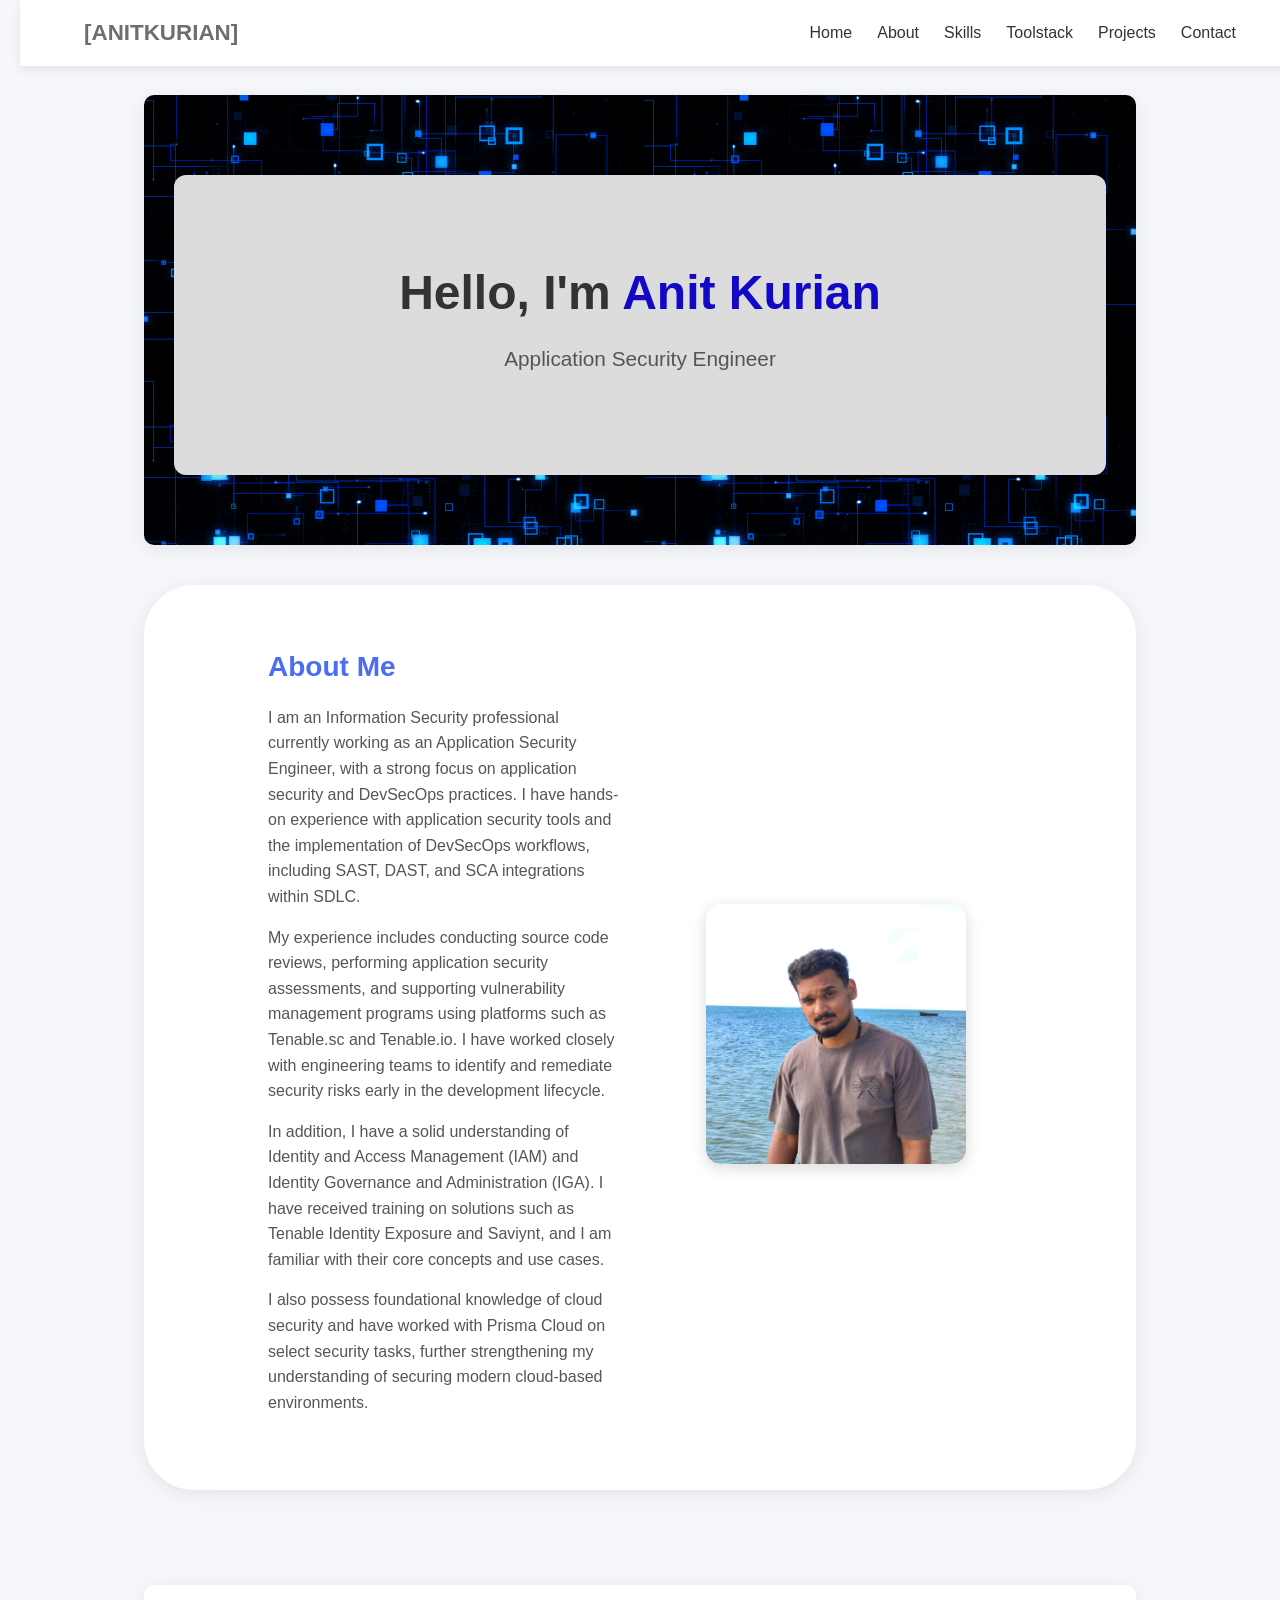
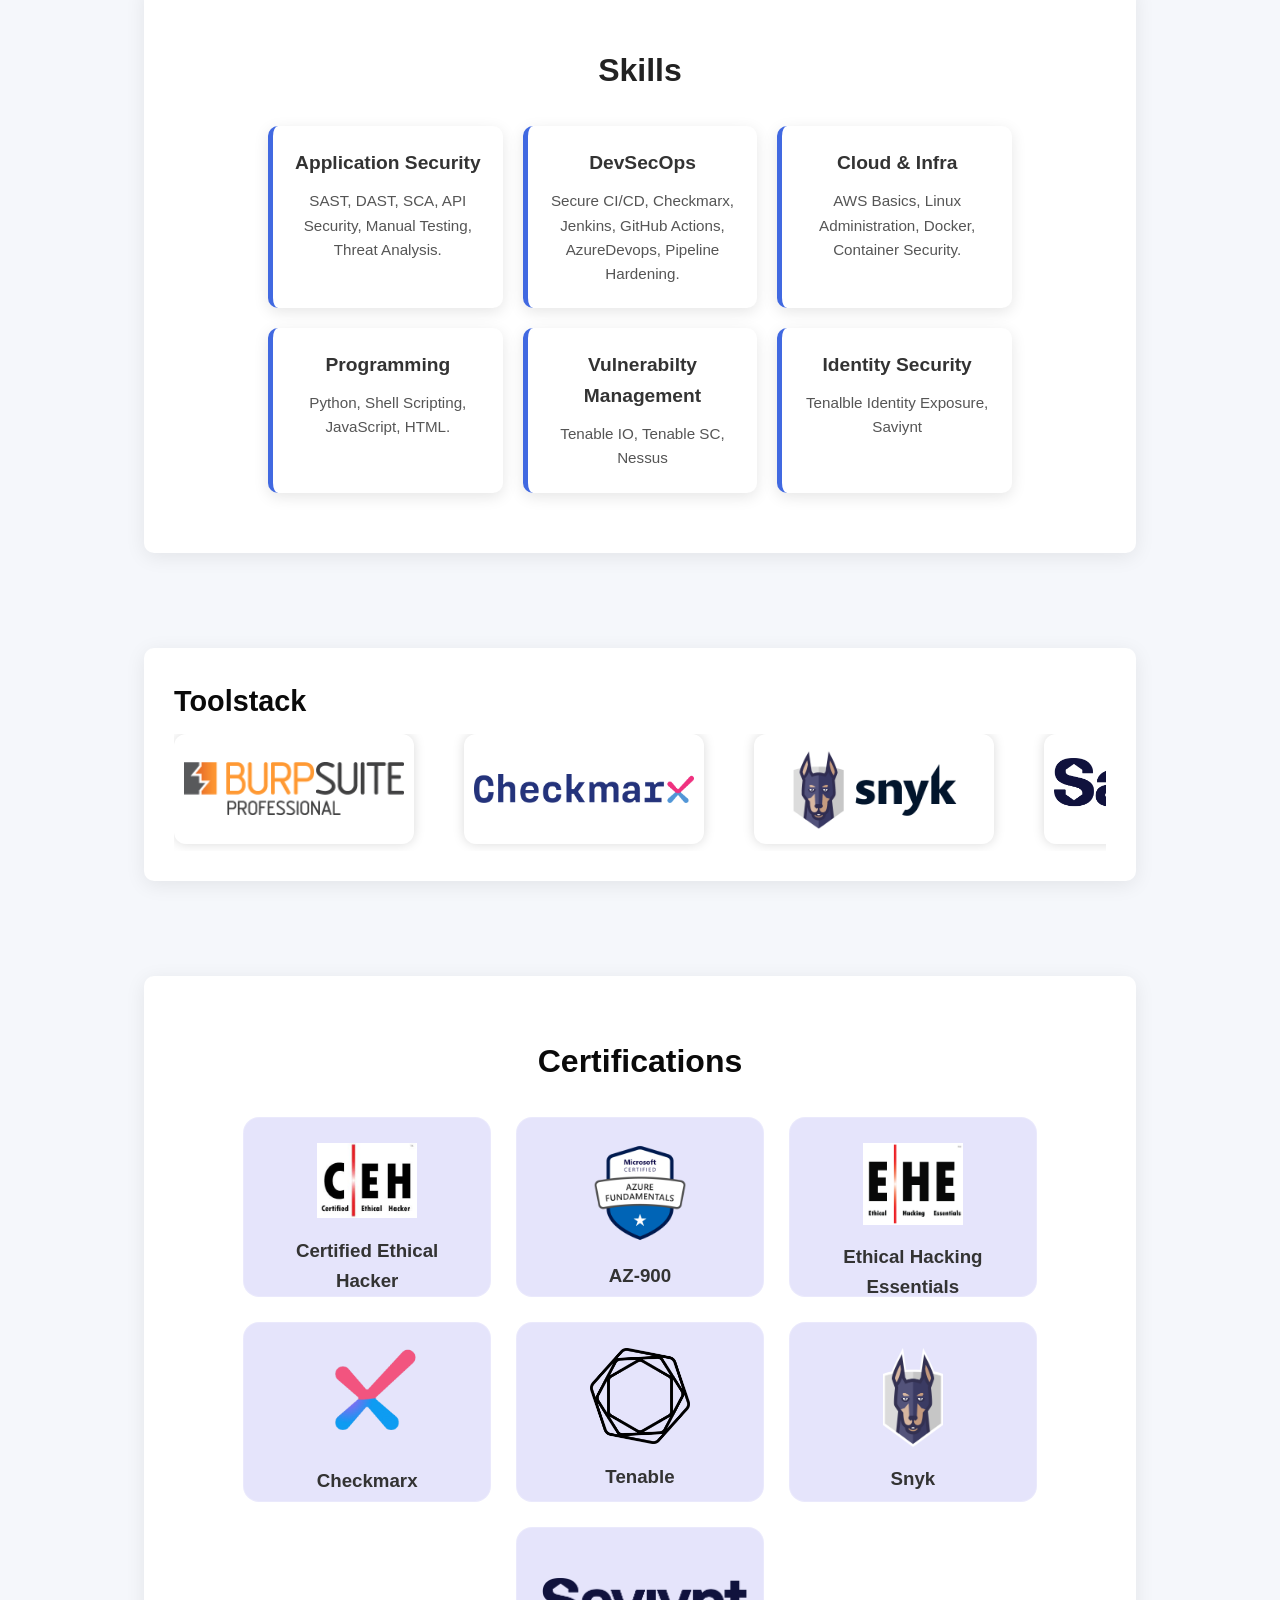
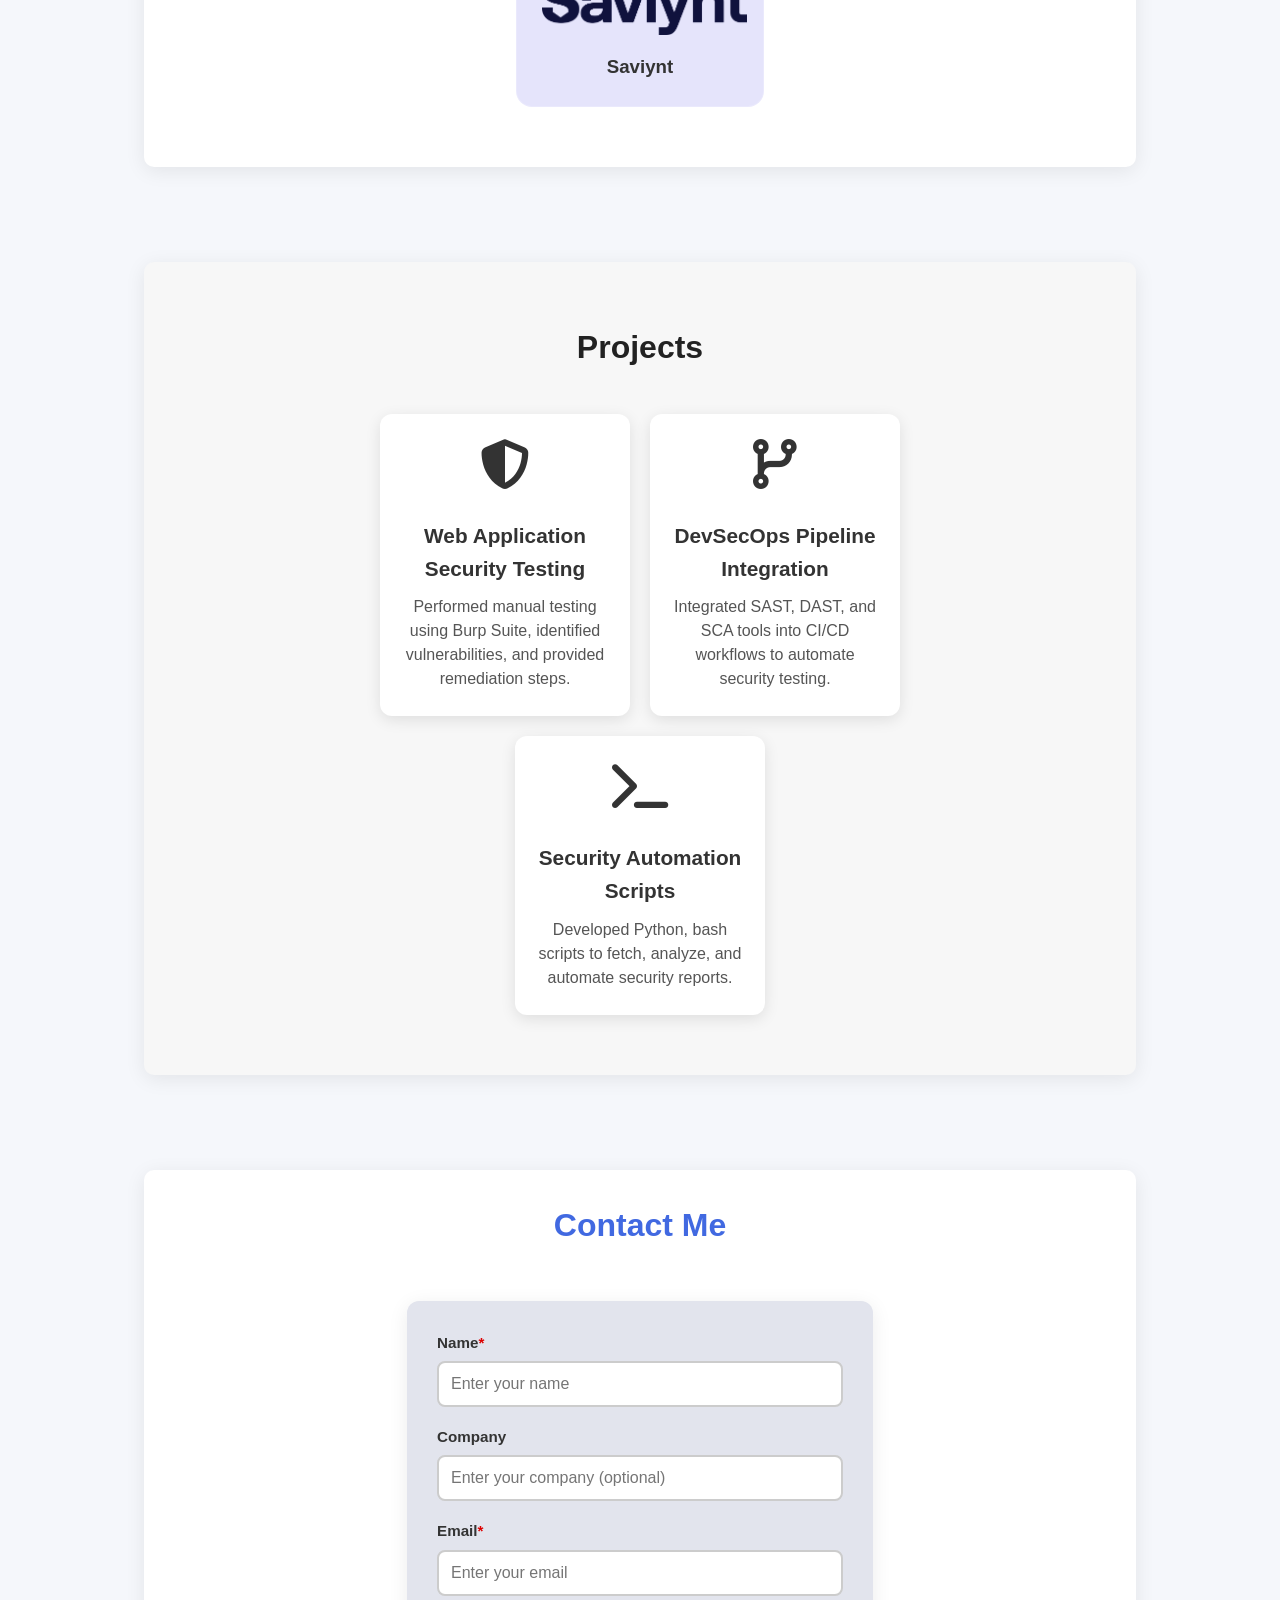
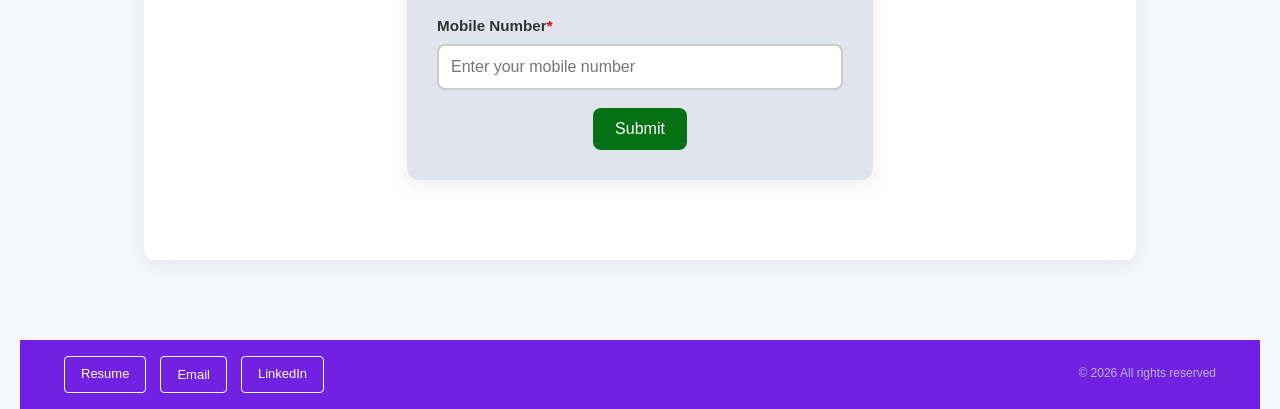
==== commit 3244e528: "added footer" ====
--- a/index.html
+++ b/index.html
@@ -278,24 +278,80 @@
 
 
 
-   <section id="contact" class="contact-section">
-    <div class="contact-glass-card">
-        <h2>Contact Me</h2>
-        <p>Feel free to reach out any time.</p>
-
-        <div class="contact-info">
-            <div class="icon">📧</div>
-            <a href="mailto:anitkurian37@gmail.com">anitkurian37@gmail.com</a>
-        </div>
-        <div class="contact-info">
-            <div class="icon"><img style="width: 30px;" src="imgs/linkedin.png" alt=""></div>
-            <a href="https://linkedin.com/in/anit-kurian-596ba9214" target="_blank">  linkedin.com</a>
-        </div>
-    </div>
-</section>
+   <section id="contact-card">
+  <h2>Contact Me</h2>
+
+  <div class="contact-card-form">
+    <form id="contactForm">
+
+      <div class="form-group">
+        <label for="name">Name<span>*</span></label>
+        <input type="text" id="name" placeholder="Enter your name" required>
+      </div>
+
+      <div class="form-group">
+        <label for="company">Company</label>
+        <input type="text" id="company" placeholder="Enter your company (optional)">
+      </div>
+
+      <div class="form-group">
+        <label for="email">Email<span>*</span></label>
+        <input type="email" id="email" placeholder="Enter your email" required>
+      </div>
+
+      <div class="form-group">
+        <label for="mobile">Mobile Number<span>*</span></label>
+        <input type="tel" id="mobile" placeholder="Enter your mobile number" required>
+      </div>
+
+      <button type="submit">Submit</button>
+
+      <p id="successMessage" class="success-message">
+        Thanks for expressing your interest. I’ll get back to you soon.
+      </p>
+
+    </form>
+  </div>
+</section>
+
+<footer class="final-strip">
+    <div class="strip-container strip-left-only">
+
+        <!-- Action Buttons -->
+        <div class="strip-actions">
+
+            <!-- Download Resume -->
+            <a href="AnitKuirian_Resume_V1.pdf" download class="strip-btn">
+                Resume
+            </a>
+
+            <!-- Copy Email -->
+            <button class="strip-btn" onclick="copyEmail()">
+                Email
+            </button>
+
+            <!-- LinkedIn Redirect -->
+            <a href="https://www.linkedin.com/in/anit-kurian-596ba9214"
+               target="_blank"
+               rel="noopener noreferrer"
+               class="strip-btn">
+                LinkedIn
+            </a>
+
+        </div>
+        <div class="footer-right">
+            © 2026 All rights reserved
+        </div>
+
+    </div>
+    
+</footer>
+
 
 
 
     <script src="script.js"></script>
+    <div id="toast" class="toast"></div>
+
 </body>
 </html>
--- a/style.css
+++ b/style.css
@@ -236,7 +236,7 @@
 
 #skills {
     padding: 60px 10%;
-    background: #f5f7ff;
+    background: hsl(0, 0%, 100%);
     text-align: center;
 }
 
@@ -466,71 +466,75 @@
     100% { transform: scale(1); opacity: 0; }
 }
 
-.contact-section {
-    padding: 100px 20px;
-    display: flex;
-    justify-content: center;
-    background: linear-gradient(135deg, #0679a3 0%, #9479e3 100%);
-    min-height: 70vh;
-}
-
-.contact-glass-card {
-    width: 380px;
-    padding: 40px 35px;
-    border-radius: 20px;
-
-    background: rgba(255, 255, 255, 0.15);
-    backdrop-filter: blur(15px);
-    -webkit-backdrop-filter: blur(15px);
-
-    border: 1px solid rgba(255, 255, 255, 0.2);
-    box-shadow: 0 8px 32px rgba(0, 0, 0, 0.25);
-
-    text-align: center;
-    color: #fff;
-
-    transition: transform 0.3s ease, box-shadow 0.3s ease;
-}
-
-.contact-glass-card:hover {
-    transform: translateY(-6px);
-    box-shadow: 0 12px 40px rgba(0, 0, 0, 0.35);
-}
-
-.contact-glass-card h2 {
-    font-size: 2rem;
-    margin-bottom: 10px;
-}
-
-.contact-glass-card p {
-    font-size: 1rem;
-    color: #e0e0e0;
-    margin-bottom: 25px;
-}
-
-.contact-info {
-    display: flex;
-    justify-content: center;
-    align-items: center;
-    gap: 12px;
-}
-
-.contact-info .icon {
-    font-size: 1.8rem;
-}
-
-.contact-info a {
-    color: #fff;
-    font-size: 1.1rem;
-    font-weight: 600;
-    text-decoration: none;
-    border-bottom: 2px solid transparent;
-    transition: 0.3s ease;
-}
-
-.contact-info a:hover {
-    border-bottom: 2px solid #fff;
-}
+#contact-card {
+  width: 80%;
+  margin: 50px auto;
+  text-align: center;
+}
+
+#contact-card h2 {
+  font-size: 2rem;
+  margin-bottom: 20px;
+  color: #4169E1;
+}
+
+.contact-card-form {
+  background: #e2e4ed;
+  padding: 30px;
+  border-radius: 12px;
+  box-shadow: 0 4px 20px rgba(0,0,0,0.08);
+  width: 50%;
+  align-self: center;
+  margin: 50px auto;
+}
+
+.form-group {
+  margin-bottom: 18px;
+  text-align: left;
+}
+
+.form-group label {
+  display: block;
+  font-size: 0.95rem;
+  margin-bottom: 6px;
+  font-weight: 600;
+}
+
+.form-group label span {
+  color: #d00;
+}
+
+.form-group input {
+  width: 100%;
+  padding: 12px;
+  border: 2px solid #ccc;
+  border-radius: 8px;
+  font-size: 1rem;
+}
+
+button[type="submit"] {
+  background: #047113;
+  color: white;
+  padding: 12px 22px;
+  border: none;
+  border-radius: 8px;
+  font-size: 1rem;
+  cursor: pointer;
+  transition: 0.3s ease;
+}
+
+button[type="submit"]:hover {
+  background: #2d4fa0;
+}
+
+.success-message {
+  display: none;
+  margin-top: 18px;
+  color: #0a7a0a;
+  font-weight: bold;
+  font-size: 1rem;
+}
+
 
 /* certificate session */
 
@@ -683,5 +687,121 @@
     }
 }
 
-
-
+/* Final Footer Strip */
+.final-strip {
+    width: 100%;
+    background-color: #1e0c84;
+    margin-top: 80px;
+}
+
+.strip-container {
+    max-width: 1200px;
+    margin: 0 auto;
+    padding: 16px 24px;
+    display: flex;
+    align-items: center;
+}
+
+/* Left corner alignment */
+.strip-left-only {
+    justify-content: flex-start;
+}
+
+/* Button group */
+.strip-actions {
+    display: flex;
+    gap: 14px;
+}
+
+/* Buttons */
+.strip-btn {
+    background: transparent;
+    border: 1px solid #ffffff;
+    color: #ffffff;
+    padding: 7px 16px;
+    font-size: 13px;
+    font-weight: 500;
+    border-radius: 4px;
+    cursor: pointer;
+    text-decoration: none;
+    transition: all 0.25s ease;
+}
+
+/* Hover effect */
+.strip-btn:hover {
+    background-color: #ffffff;
+    color: #433ddc;
+}
+
+/* Toast Notification */
+.toast {
+    position: fixed;
+    bottom: 24px;
+    left: 24px;
+    background-color: #1f7a1f; /* professional green */
+    color: #ffffff;
+    padding: 12px 18px;
+    border-radius: 6px;
+    font-size: 14px;
+    font-weight: 500;
+    box-shadow: 0 8px 20px rgba(0, 0, 0, 0.25);
+    opacity: 0;
+    transform: translateY(10px);
+    pointer-events: none;
+    transition: all 0.35s ease;
+    z-index: 9999;
+}
+
+/* Visible state */
+.toast.show {
+    opacity: 1;
+    transform: translateY(0);
+}
+
+
+
+@media (max-width: 600px) {
+    .footer-layout {
+        flex-direction: column;
+        gap: 12px;
+    }
+
+    .footer-right {
+        text-align: right;
+    }
+}
+
+.final-strip {
+    position: relative;
+    width: 100%;
+    background-color: #7121e1;
+}
+
+.strip-container {
+    position: relative;
+    width: 100%;
+    padding: 16px 24px;
+}
+
+/* Left buttons */
+.strip-actions {
+    display: flex;
+    gap: 14px;
+}
+
+/* FORCE right placement */
+.footer-right {
+    position: absolute;
+    right: 24px;
+    top: 50%;
+    transform: translateY(-50%);
+    font-size: 12px;
+    color: #cccccc;
+    opacity: 0.85;
+    white-space: nowrap;
+}
+
+
+
+
+
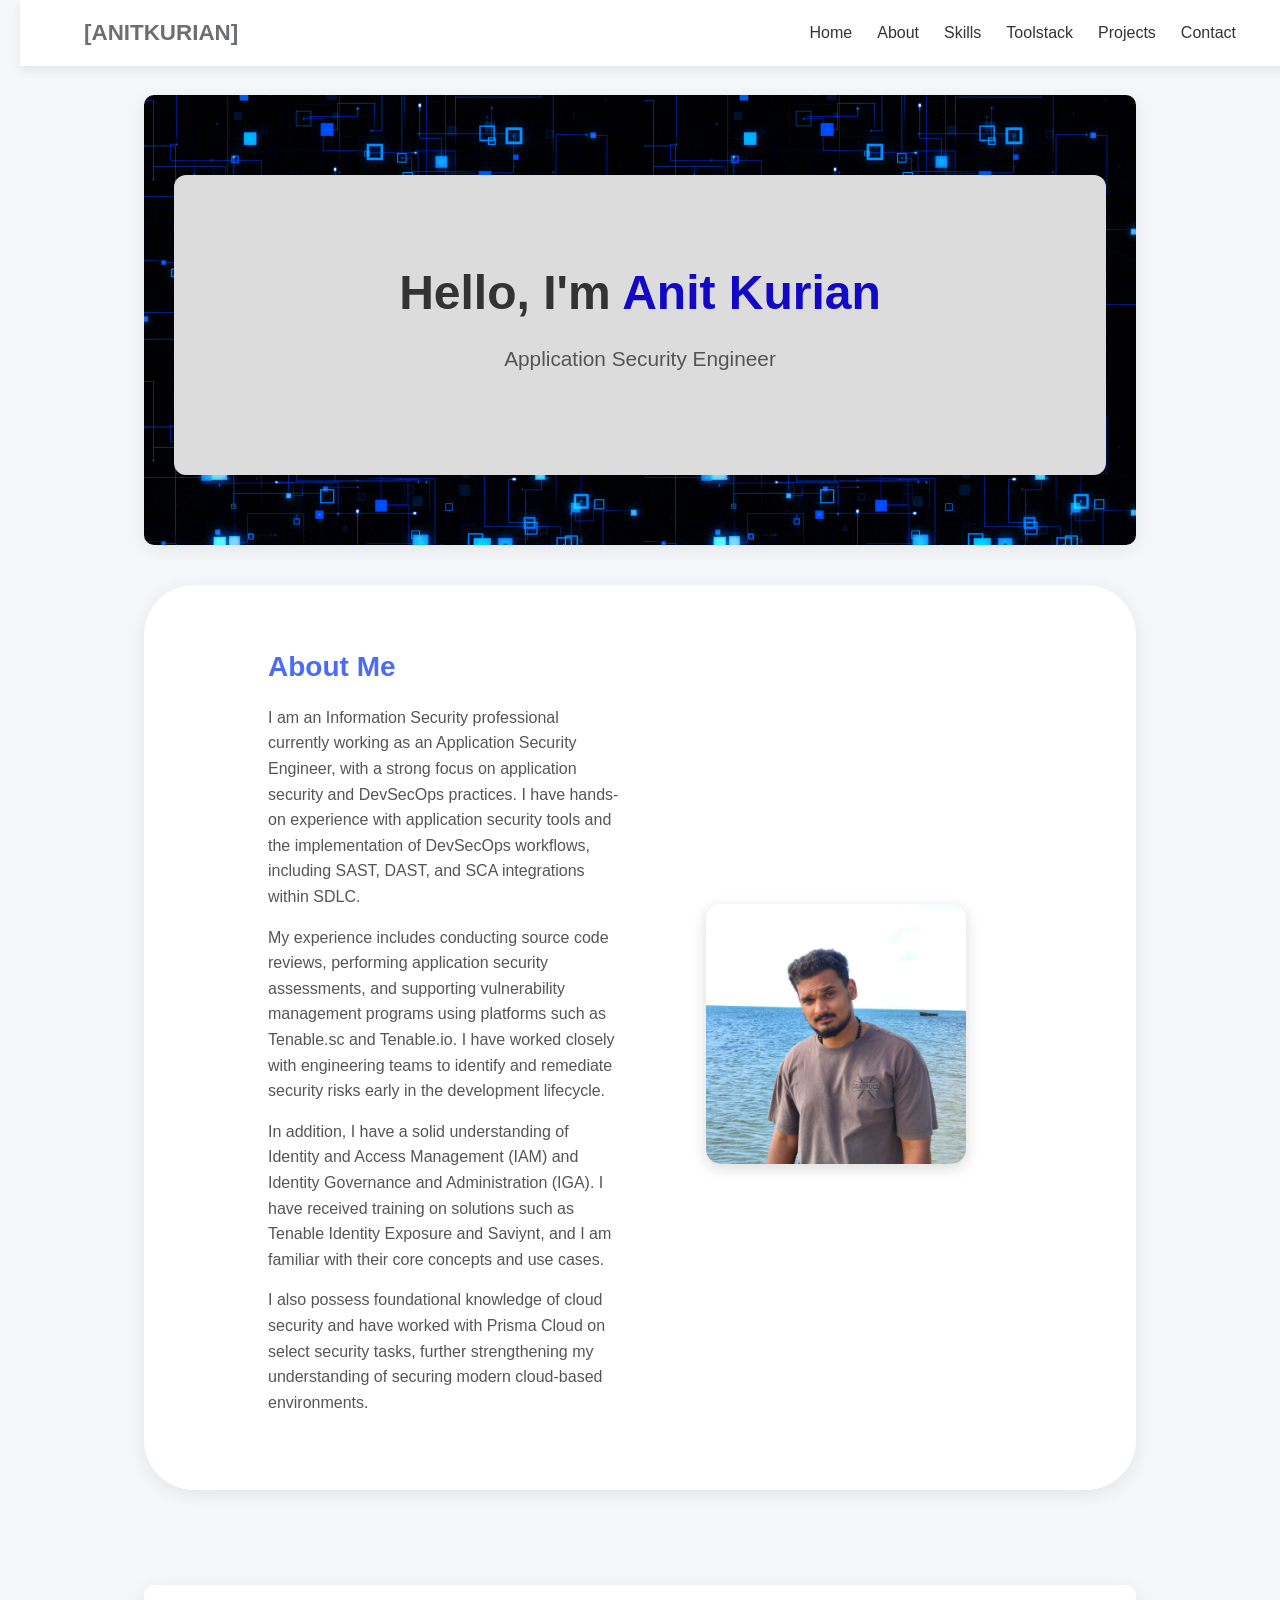
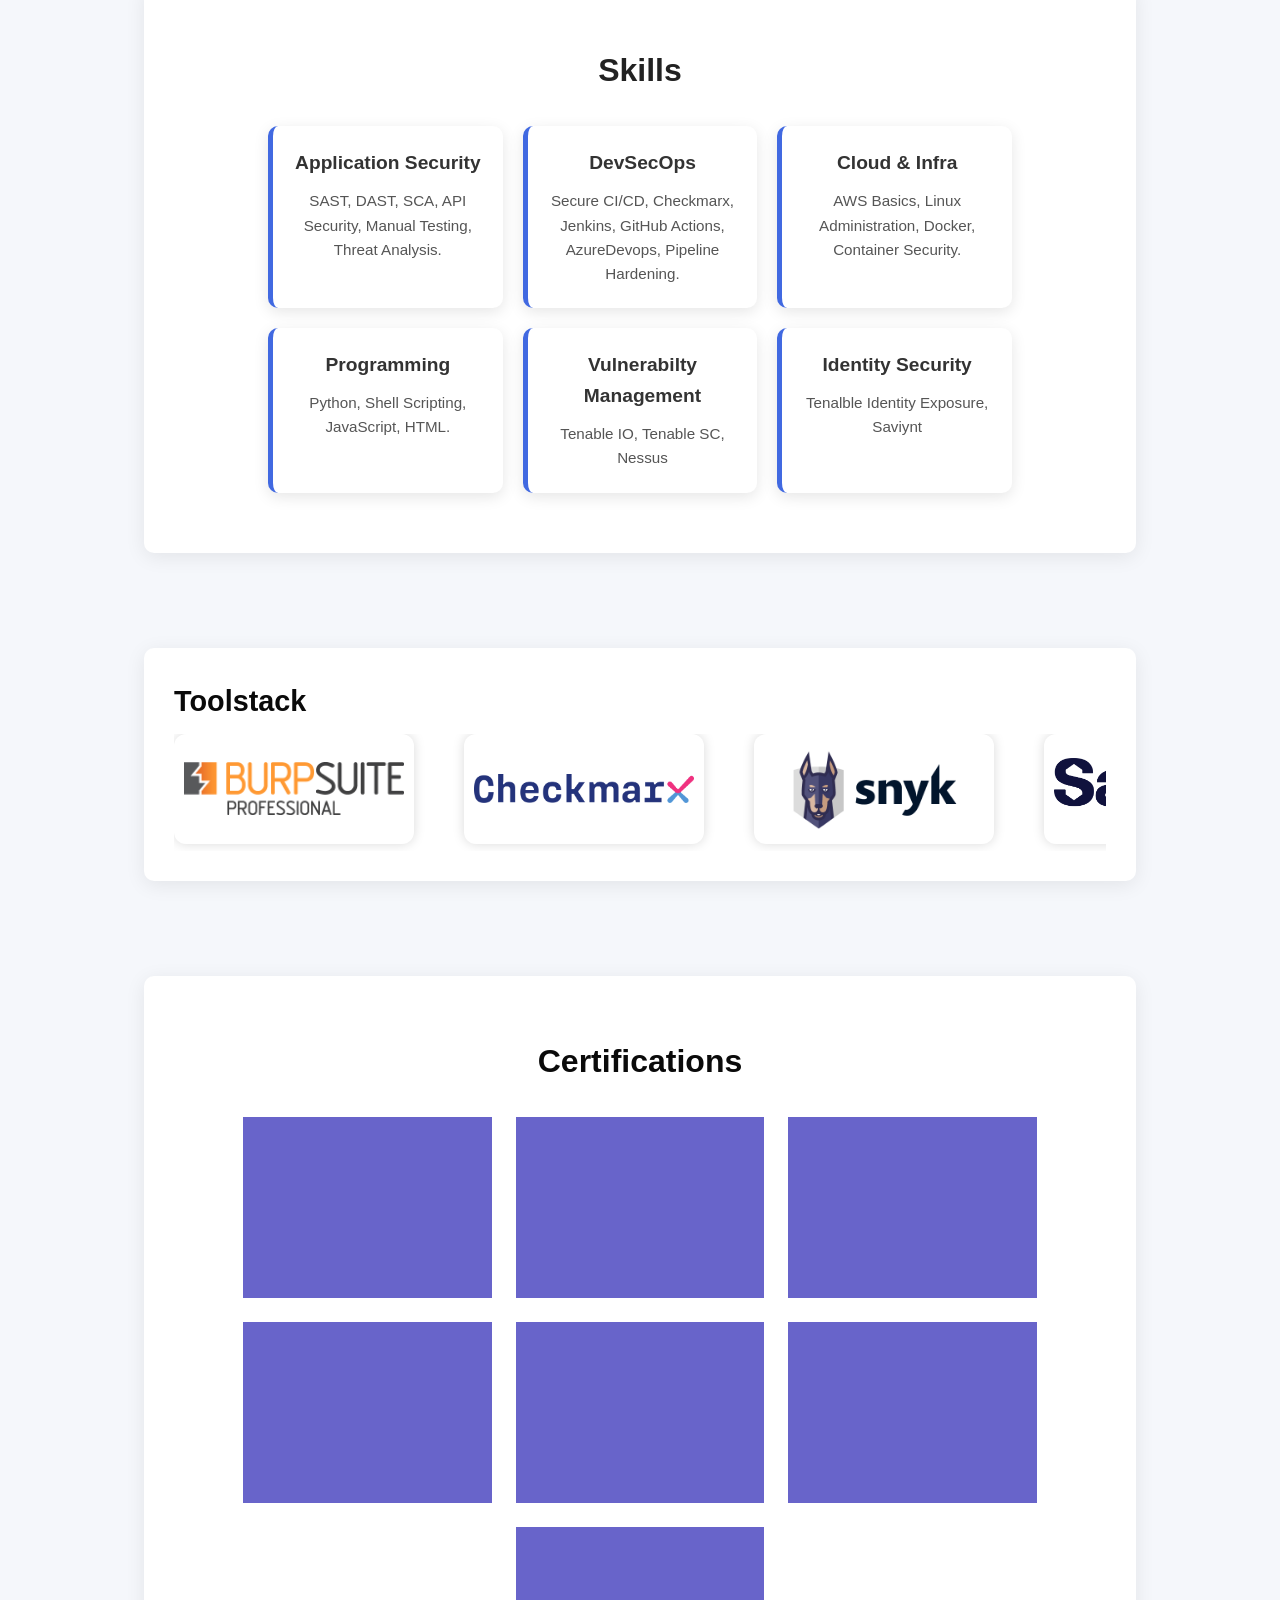
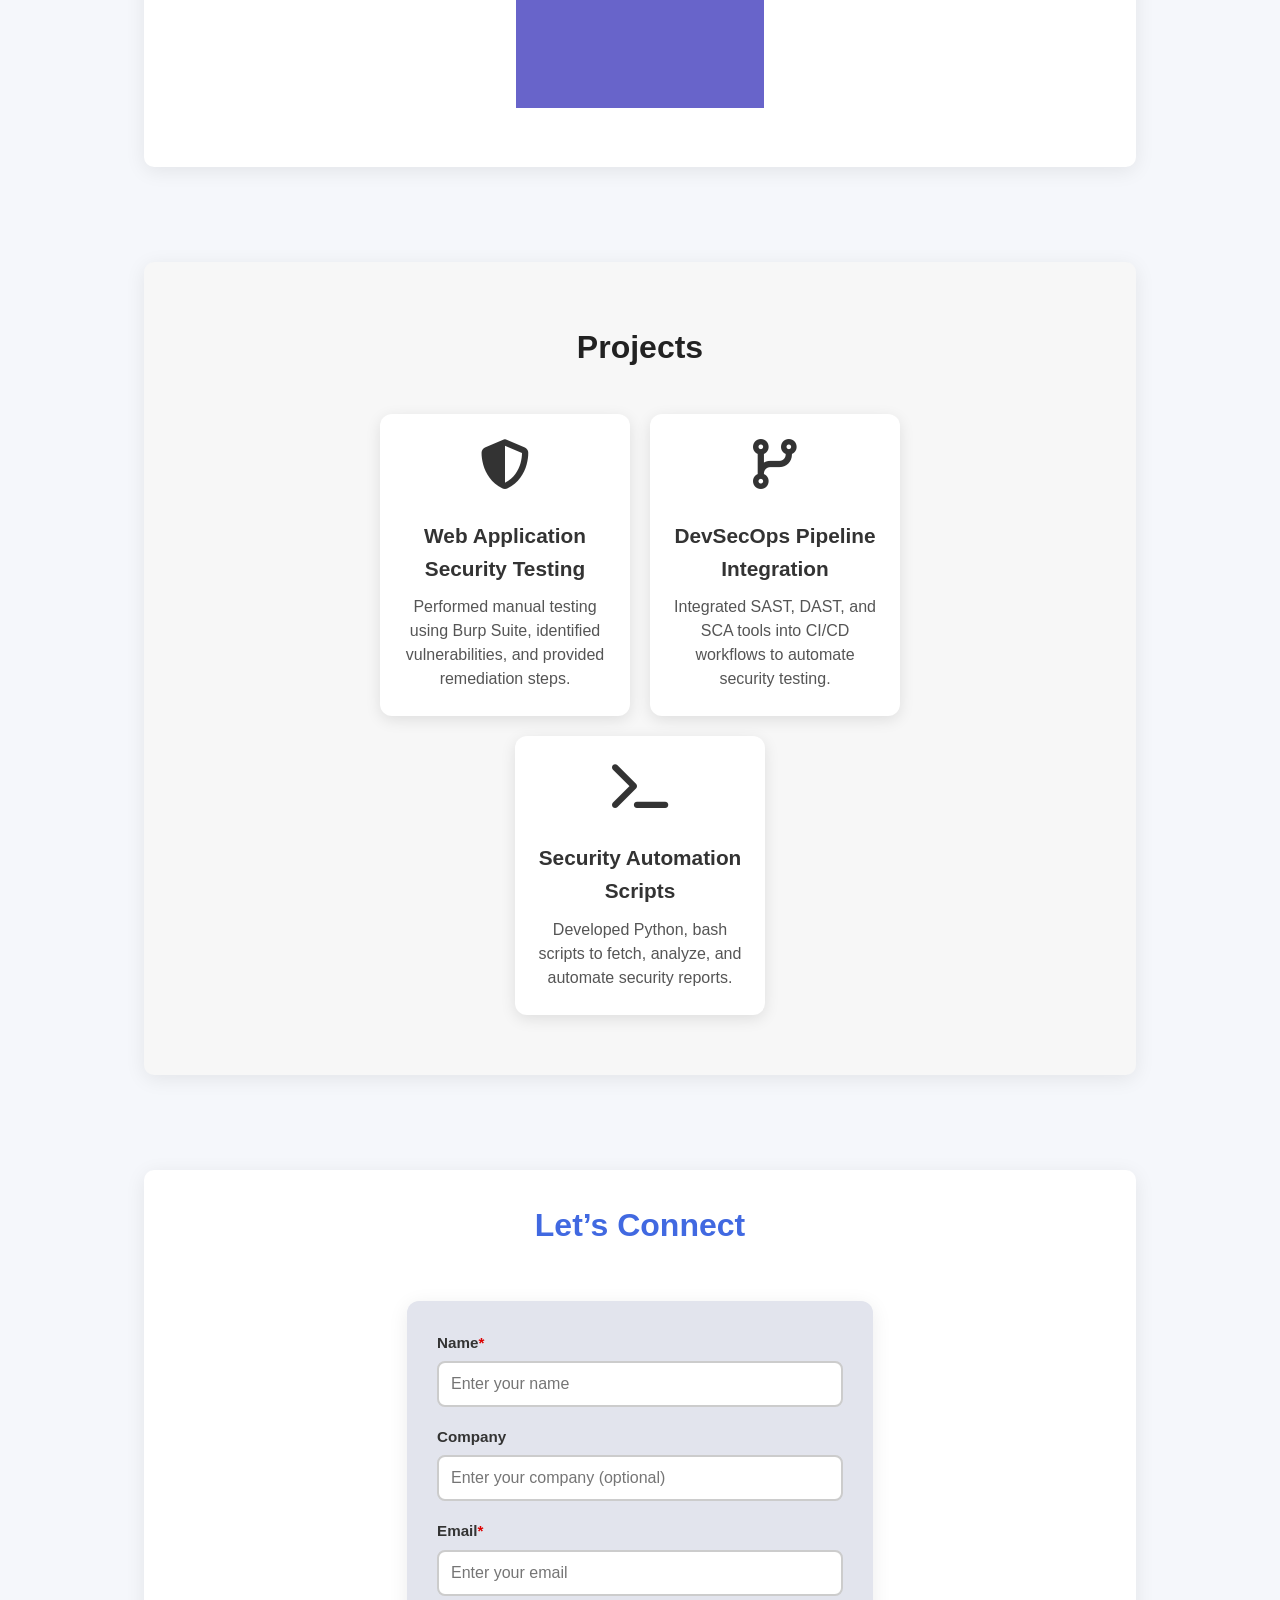
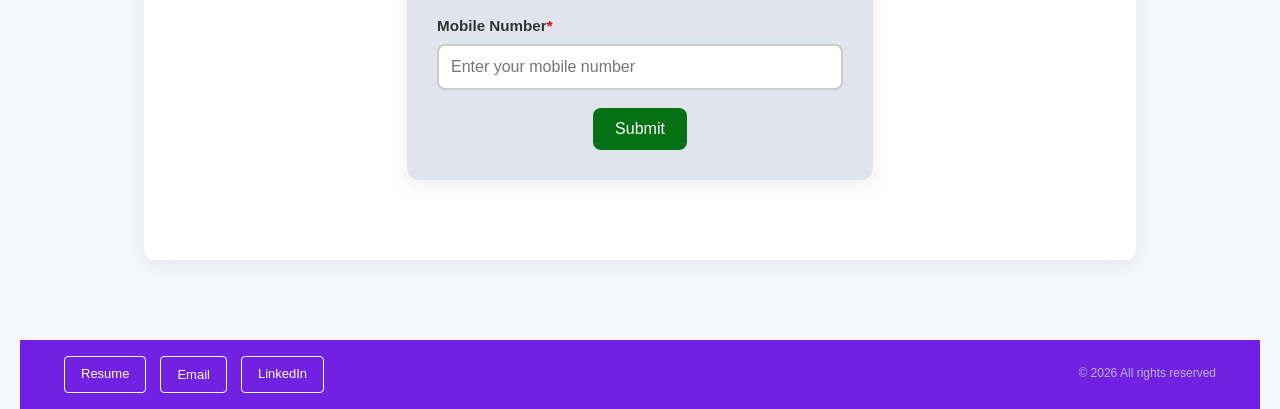
==== commit 35afff13: "lets connect" ====
--- a/index.html
+++ b/index.html
@@ -279,7 +279,7 @@
 
 
    <section id="contact-card">
-  <h2>Contact Me</h2>
+  <h2>Let’s Connect</h2>
 
   <div class="contact-card-form">
     <form id="contactForm">
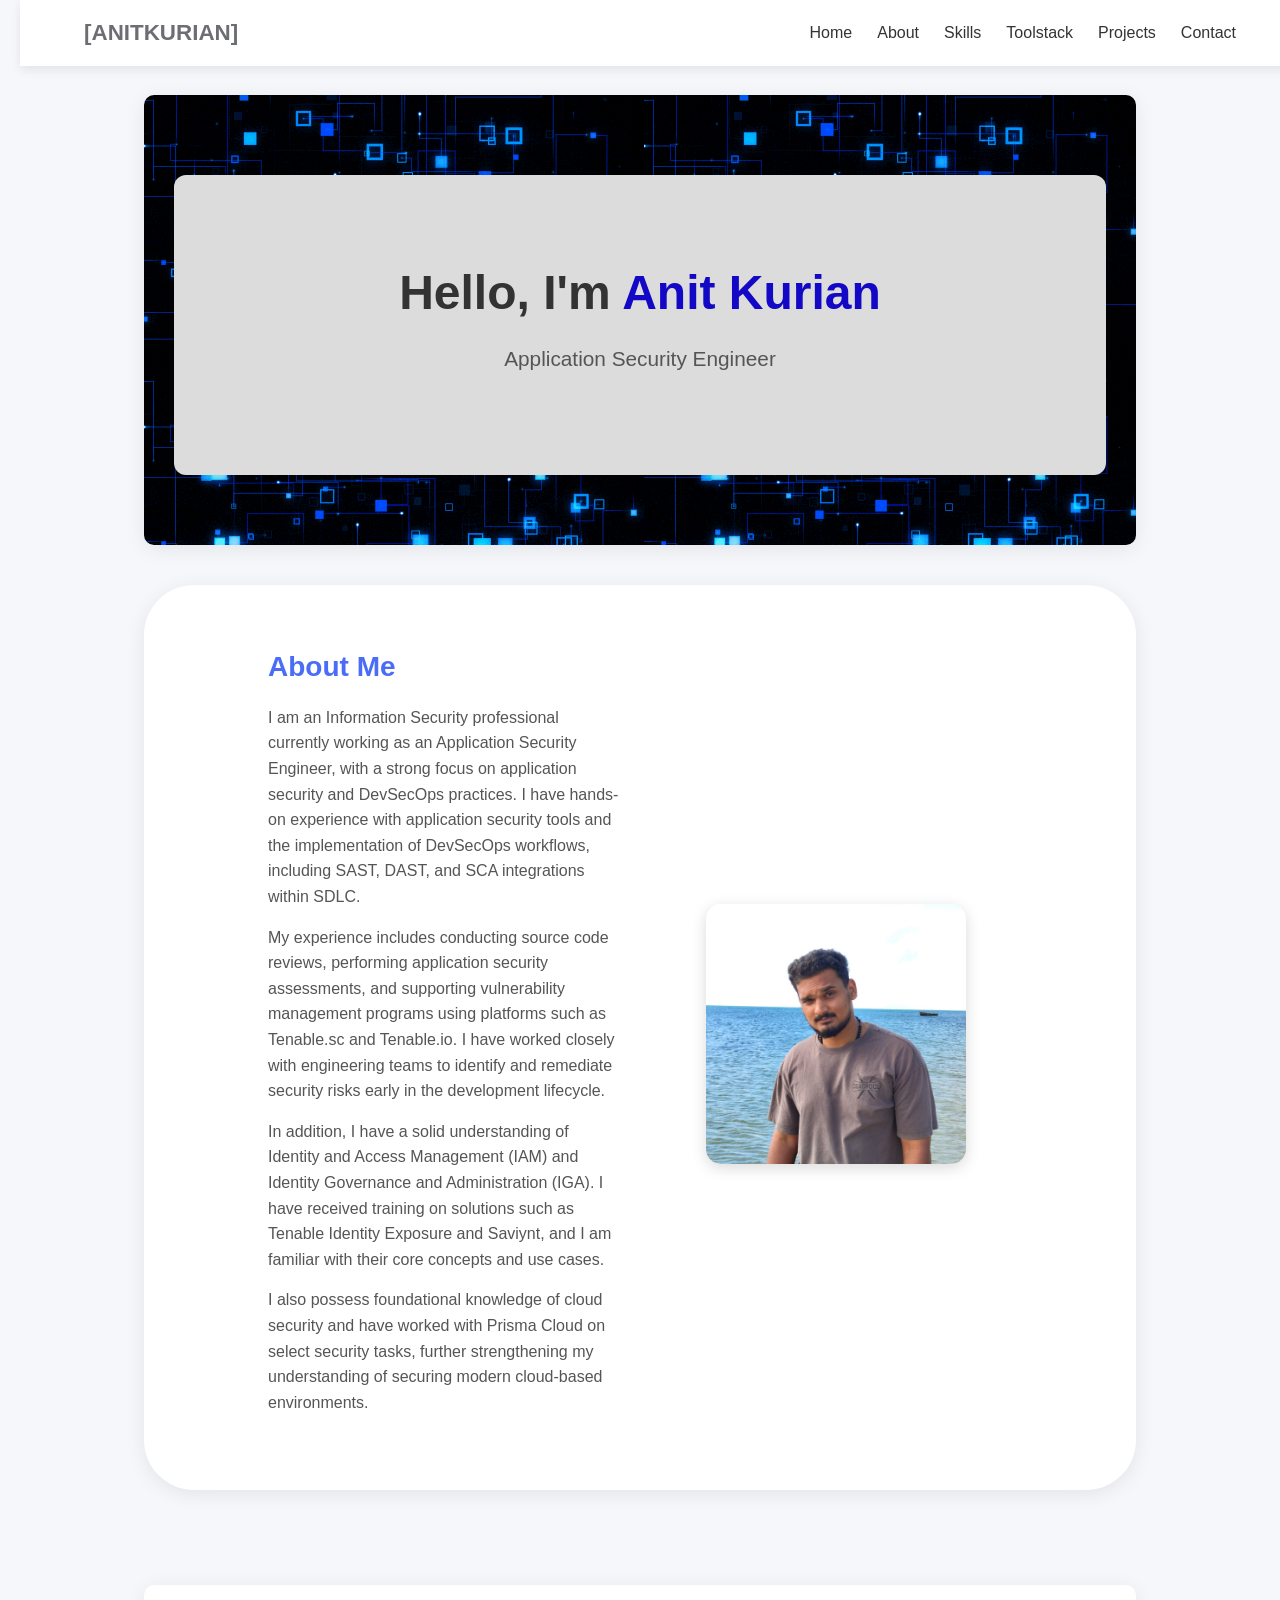
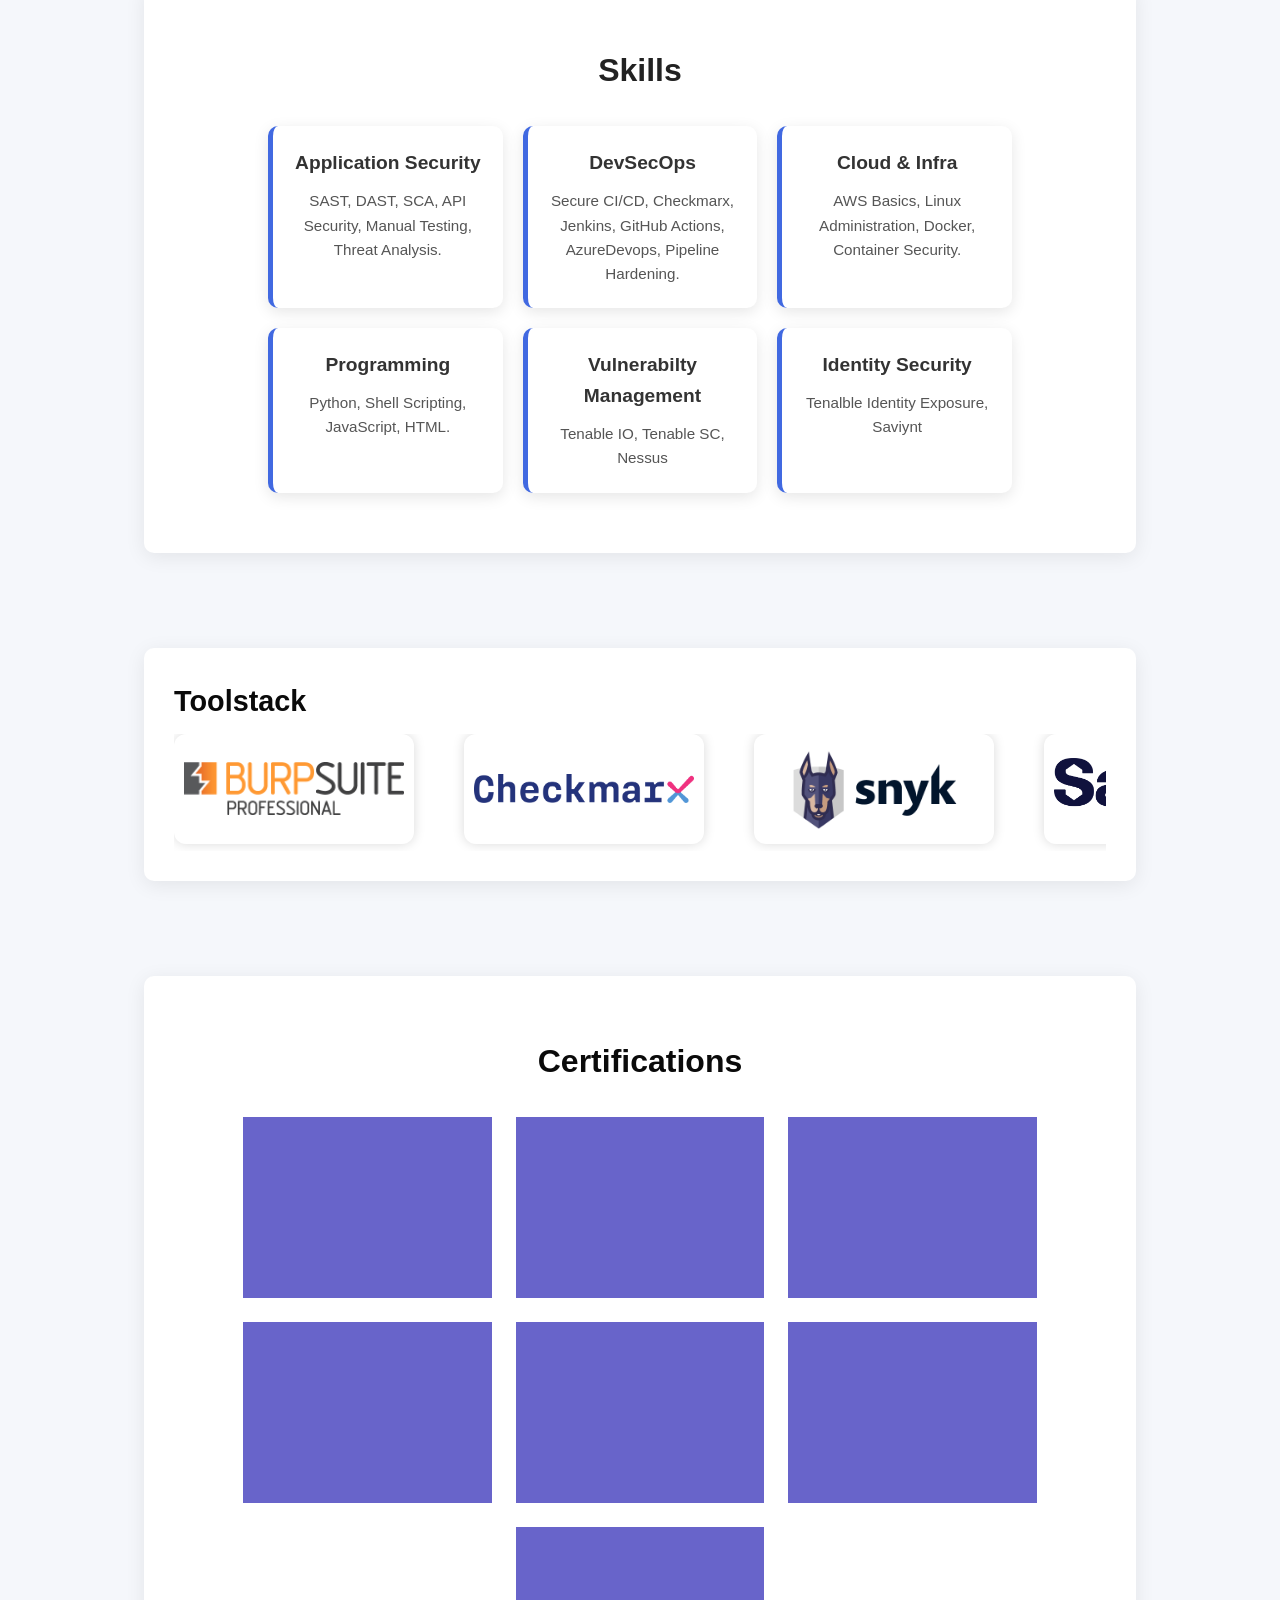
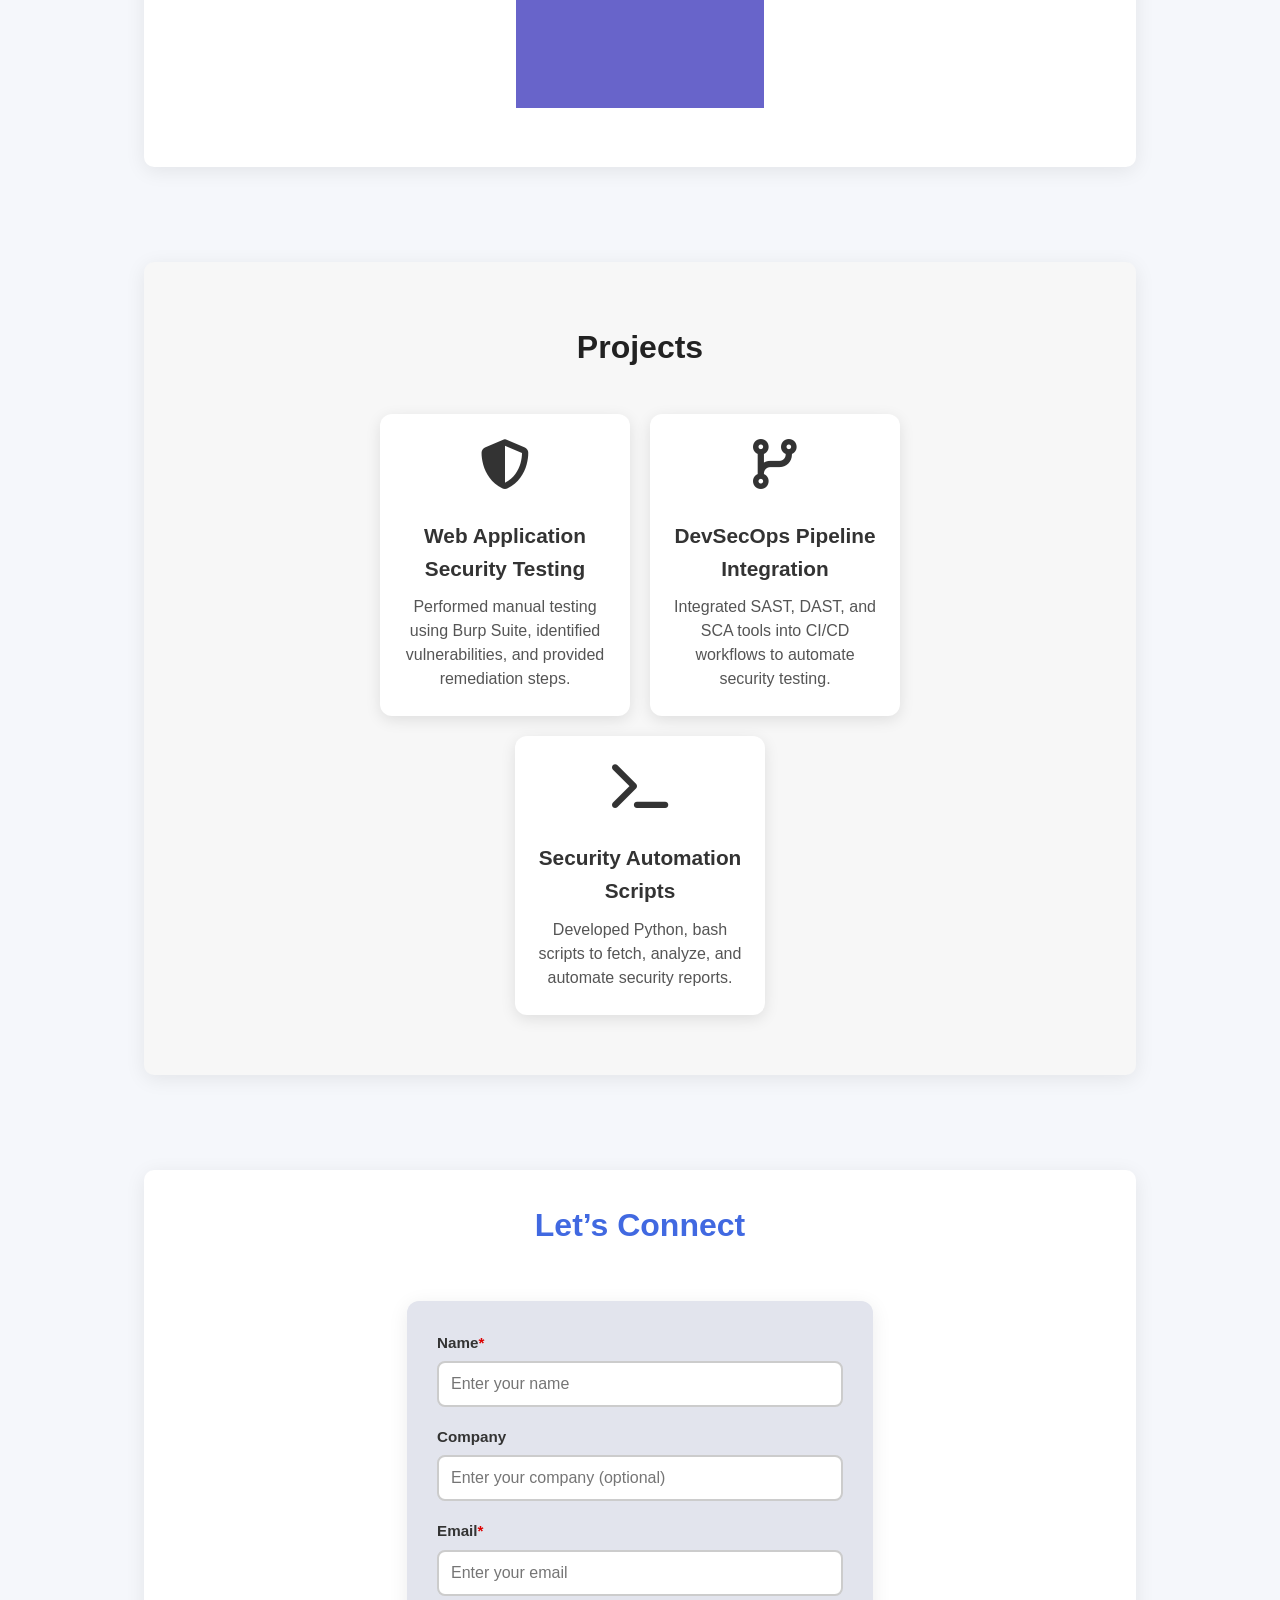
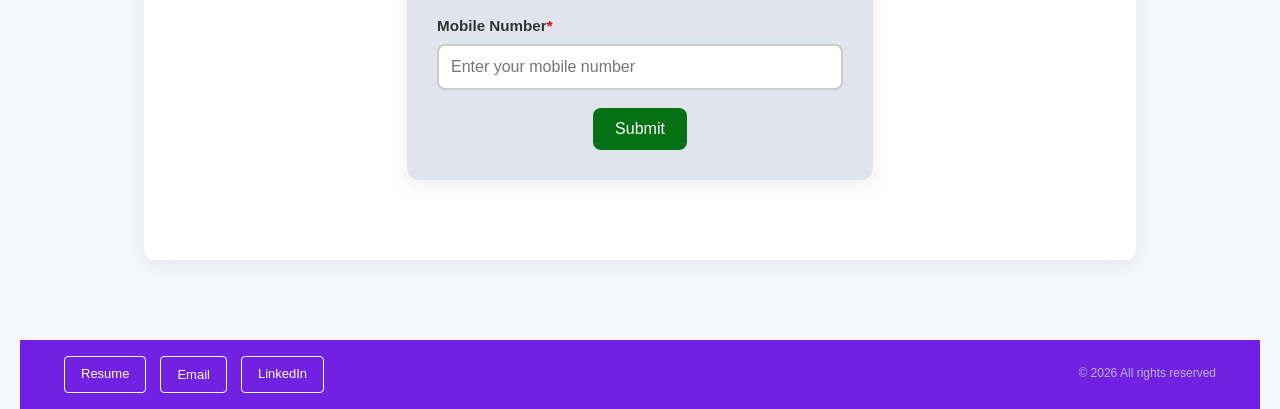
==== commit 21cfa6b7: "added footer" ====
--- a/index.html
+++ b/index.html
@@ -279,7 +279,7 @@
 
 
    <section id="contact-card">
-  <h2>Let’s Connect</h2>
+  <h2>Let’s Connect </h2>
 
   <div class="contact-card-form">
     <form id="contactForm">
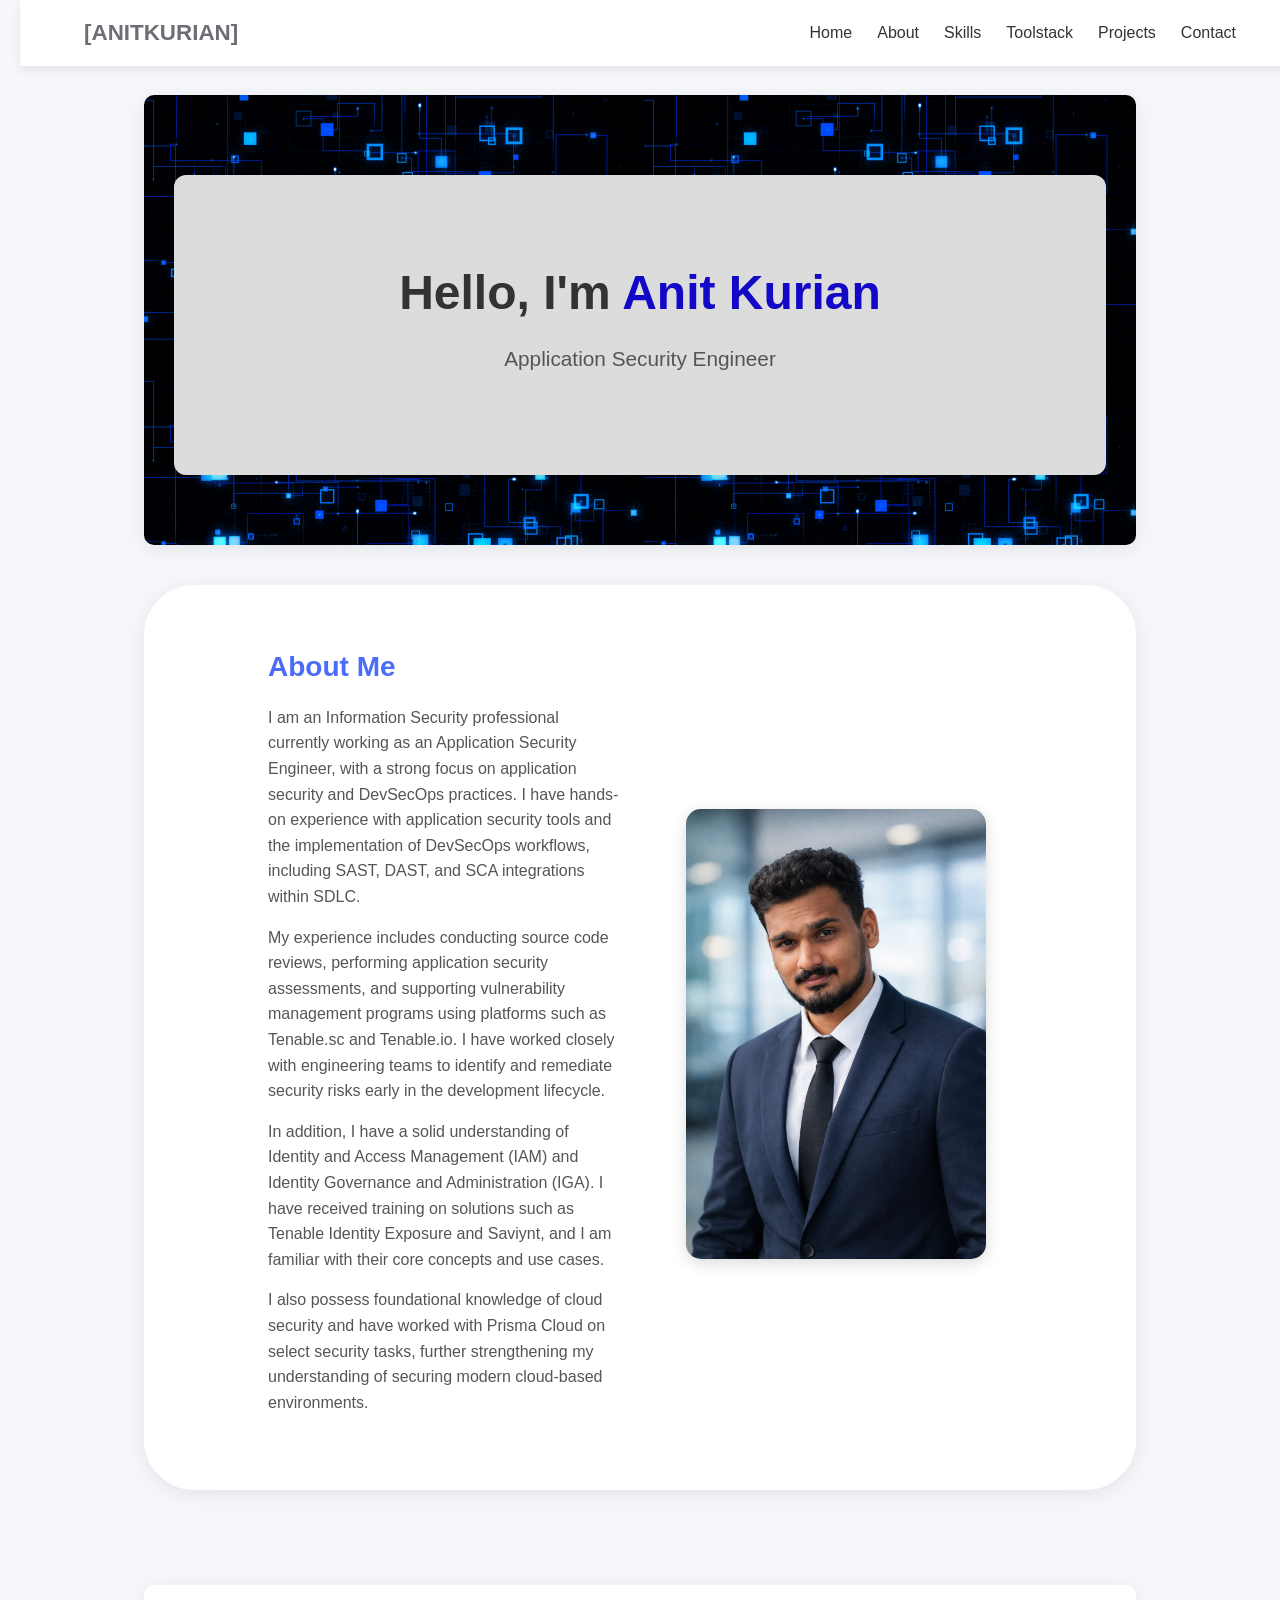
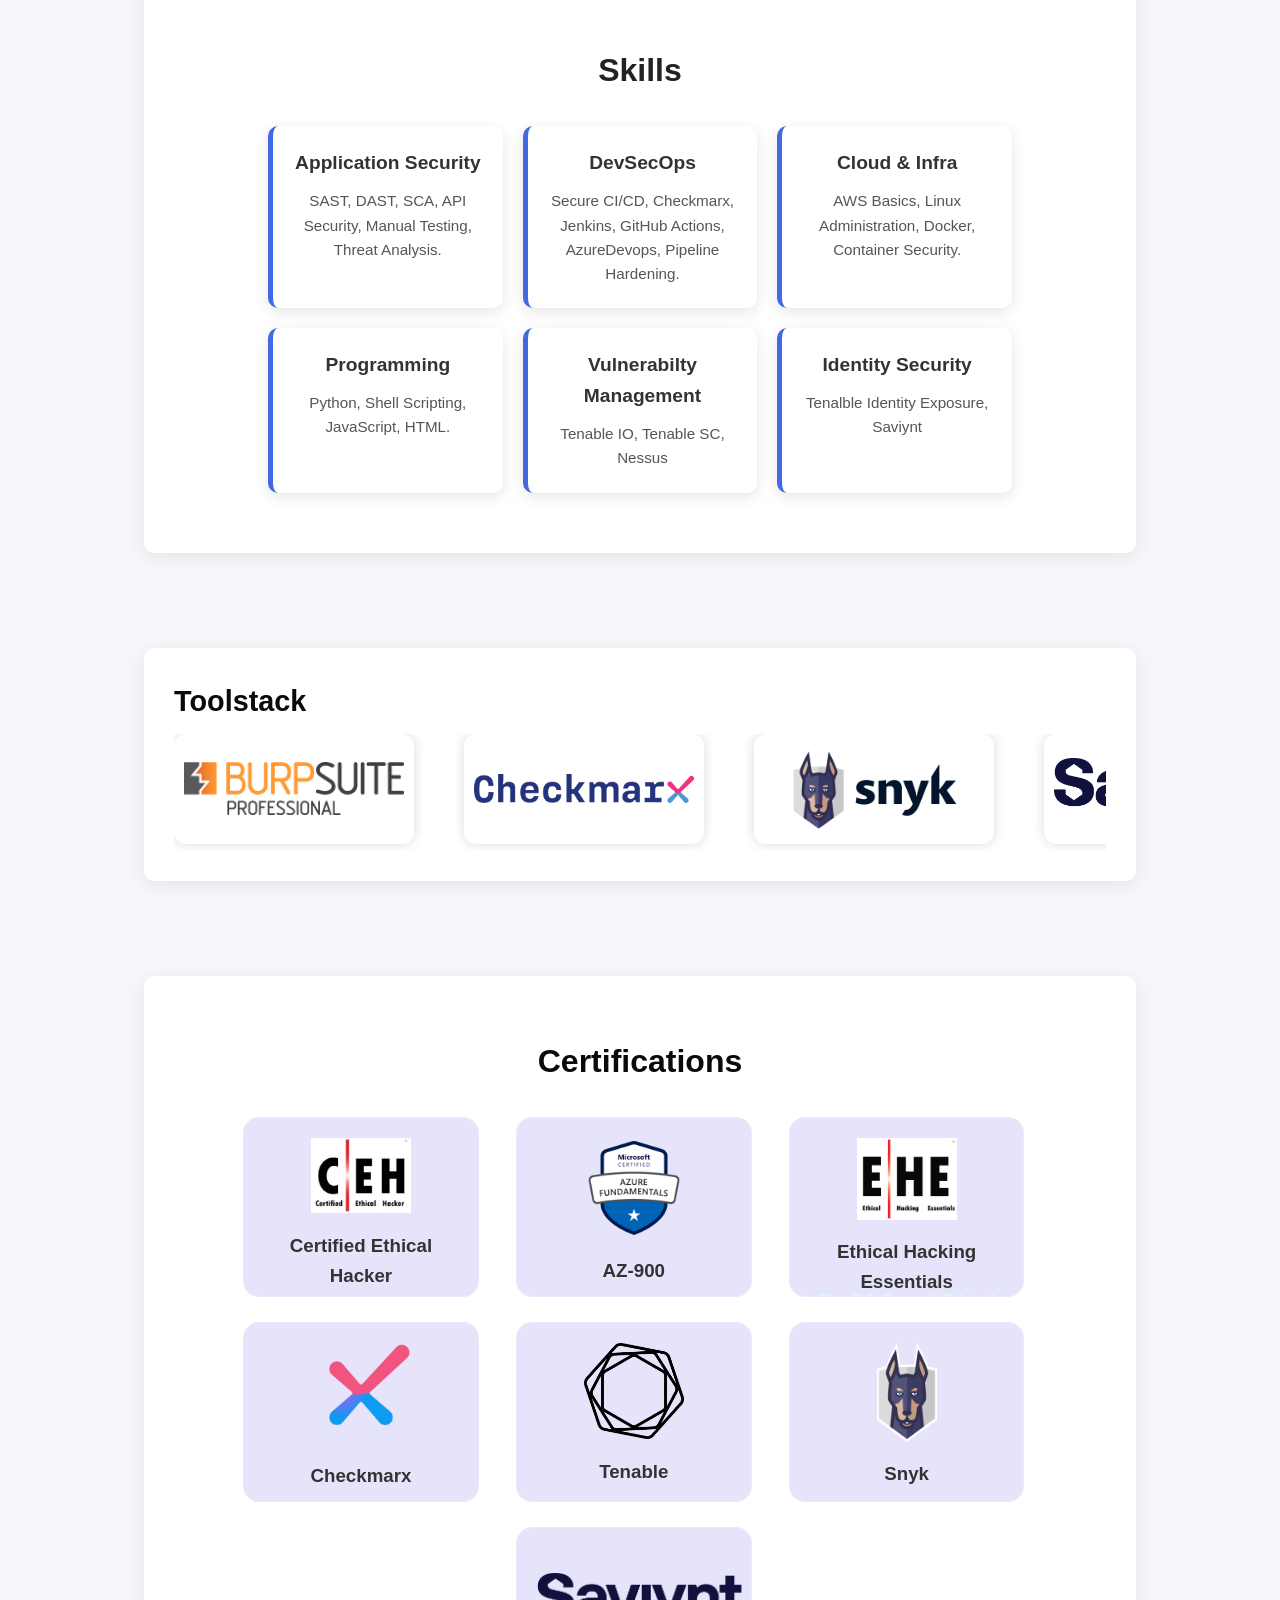
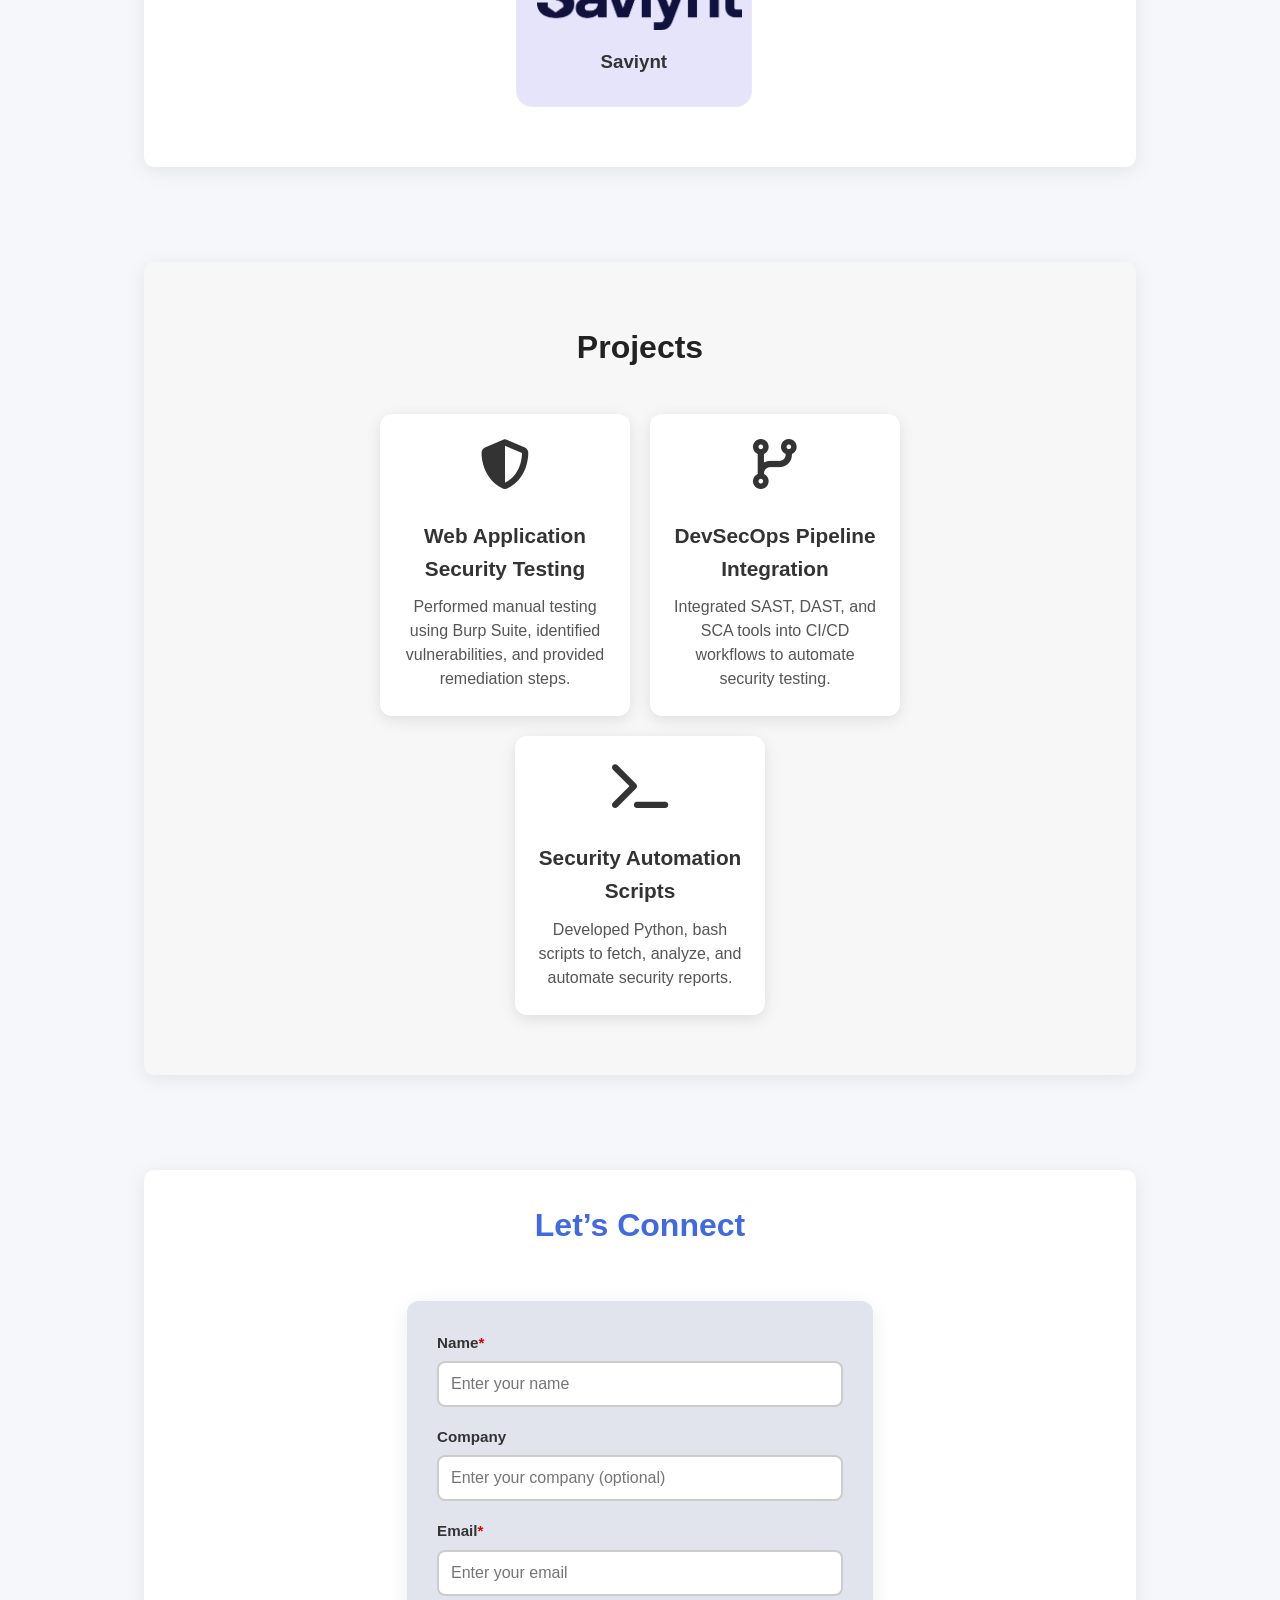
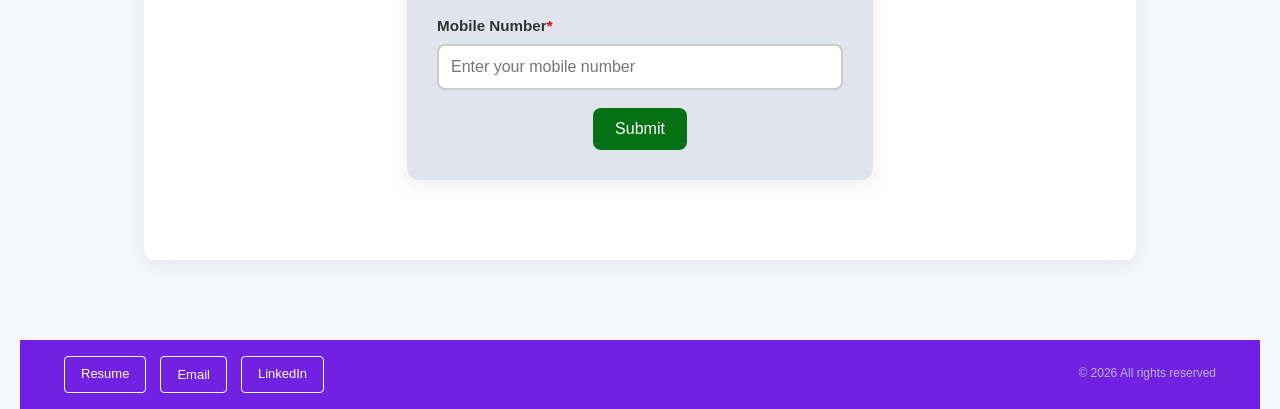
==== commit 40570d19: "photo" ====
--- a/index.html
+++ b/index.html
@@ -56,7 +56,7 @@
         </div>
 
         <div class="about-img">
-            <img src="img.jpg" alt="Anit Kurian">
+            <img src="photo.png" alt="Anit Kurian">
         </div>
 
     </div>
--- a/style.css
+++ b/style.css
@@ -320,8 +320,8 @@
 }
 
 .about-img img {
-    width: 260px;
-    height: 260px;
+    width: 300px;
+    /* height: 260px; */
     object-fit: cover;
     border-radius: 15px;
     box-shadow: 0 4px 15px rgba(0, 0, 0, 0.15);
@@ -536,8 +536,6 @@
 }
 
 
-/* certificate session */
-
 /* Certifications Section */
 .cert-section {
     padding: 60px 0;
@@ -552,16 +550,21 @@
 /* Grid Layout */
 .cert-grid {
     display: grid;
-    grid-template-columns: repeat(auto-fit, minmax(230px, 1fr));
+    grid-template-columns: repeat(3, 1fr); /* 3 columns for 3x3 layout */
     gap: 25px;
     width: 80%;
     margin: auto;
 }
 
+/* Center the 7th tile in the last row */
+.cert-grid > .cert-card:nth-child(7) {
+    grid-column: 2; /* center column */
+}
+
 /* Glassmorphism Card */
 .cert-card {
     position: relative;
-    padding: 25px;
+    padding: 20px;
     border-radius: 16px;
     backdrop-filter: blur(12px);
     background: rgba(41, 35, 219, 0.12);
@@ -570,6 +573,7 @@
     transition: transform 0.3s ease;
     height: 180px;
     overflow: hidden;
+    width: 95%;
 }
 
 .cert-card:hover {
@@ -616,15 +620,10 @@
     letter-spacing: 0.5px;
 }
 
-.cert-card {
-    width: 100%;
-}
-
 @media (min-width: 900px) {
-    .cert-grid > .cert-card:nth-last-child(1):nth-child(odd) {
-        grid-column: 2;
-    }
-}
+    /* Remove old rule since we handle 7th tile centering explicitly */
+}
+
 
 
 /* Section wrapper */
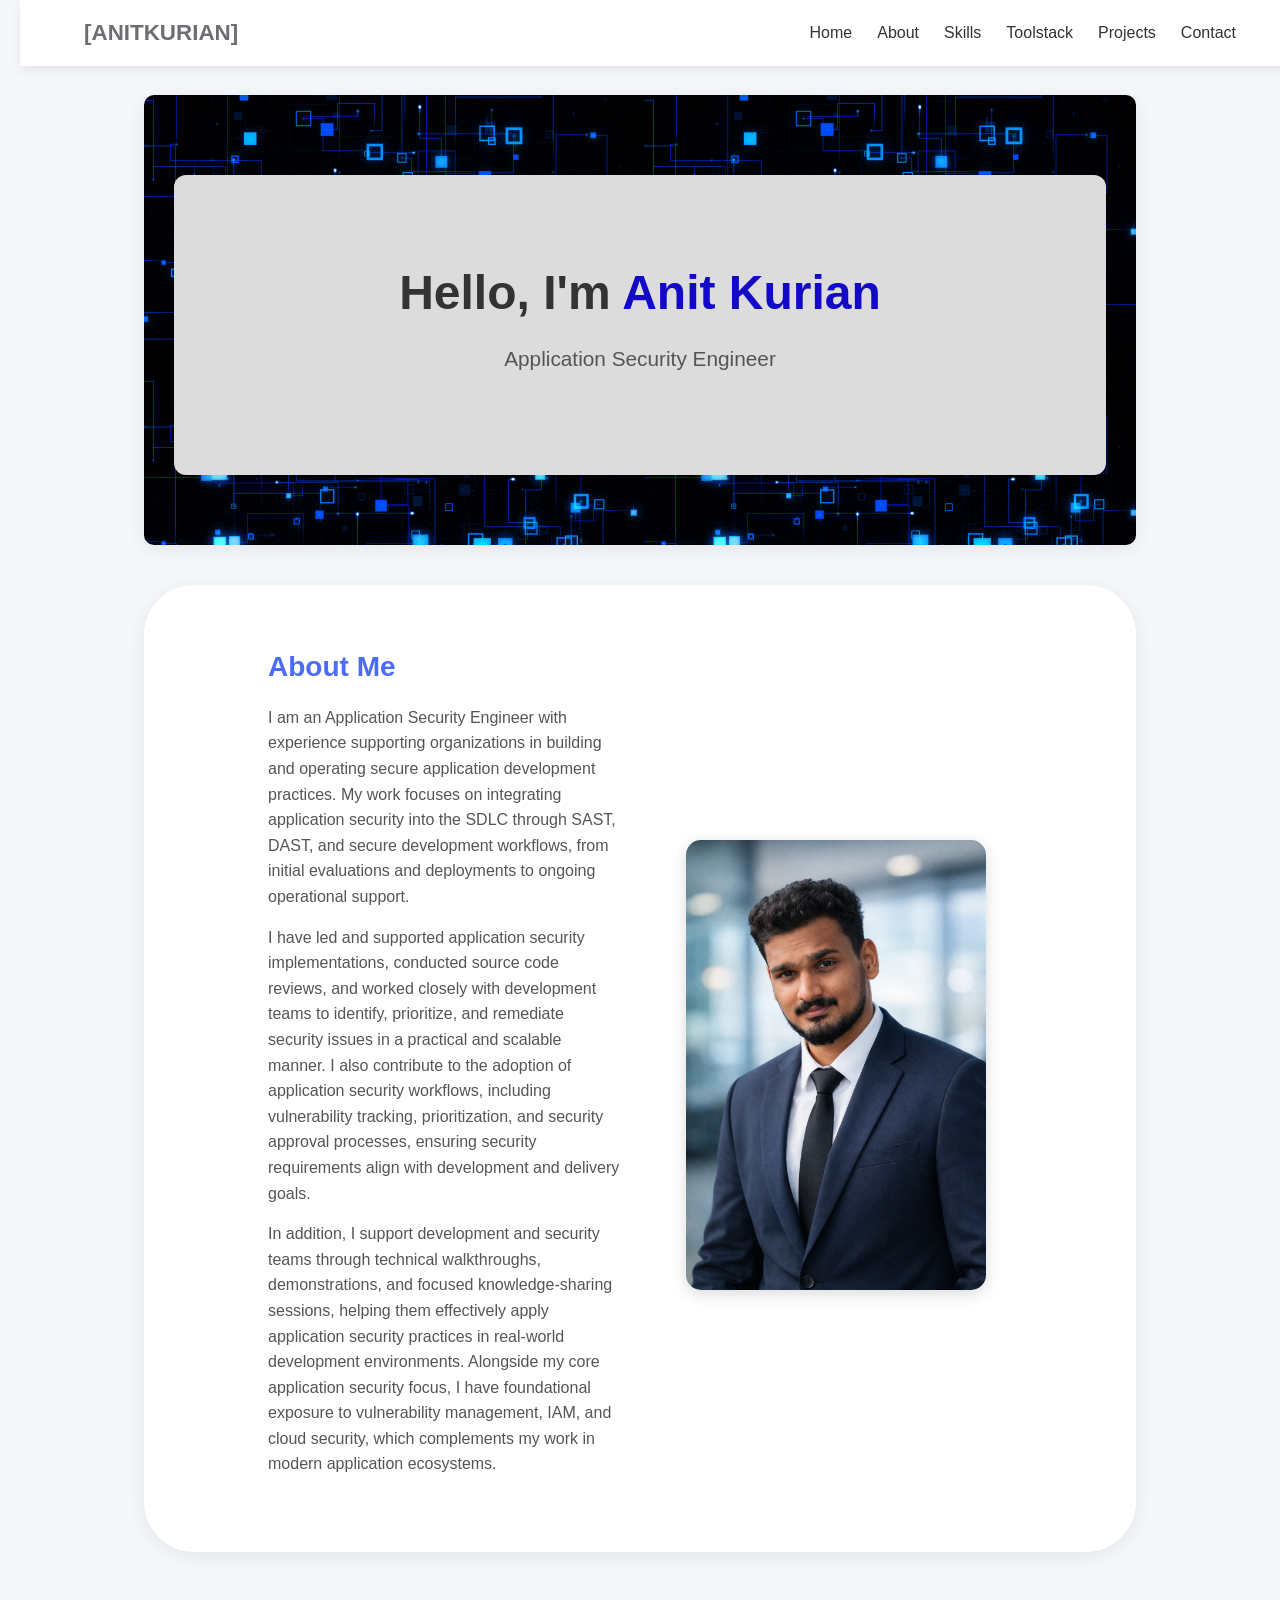
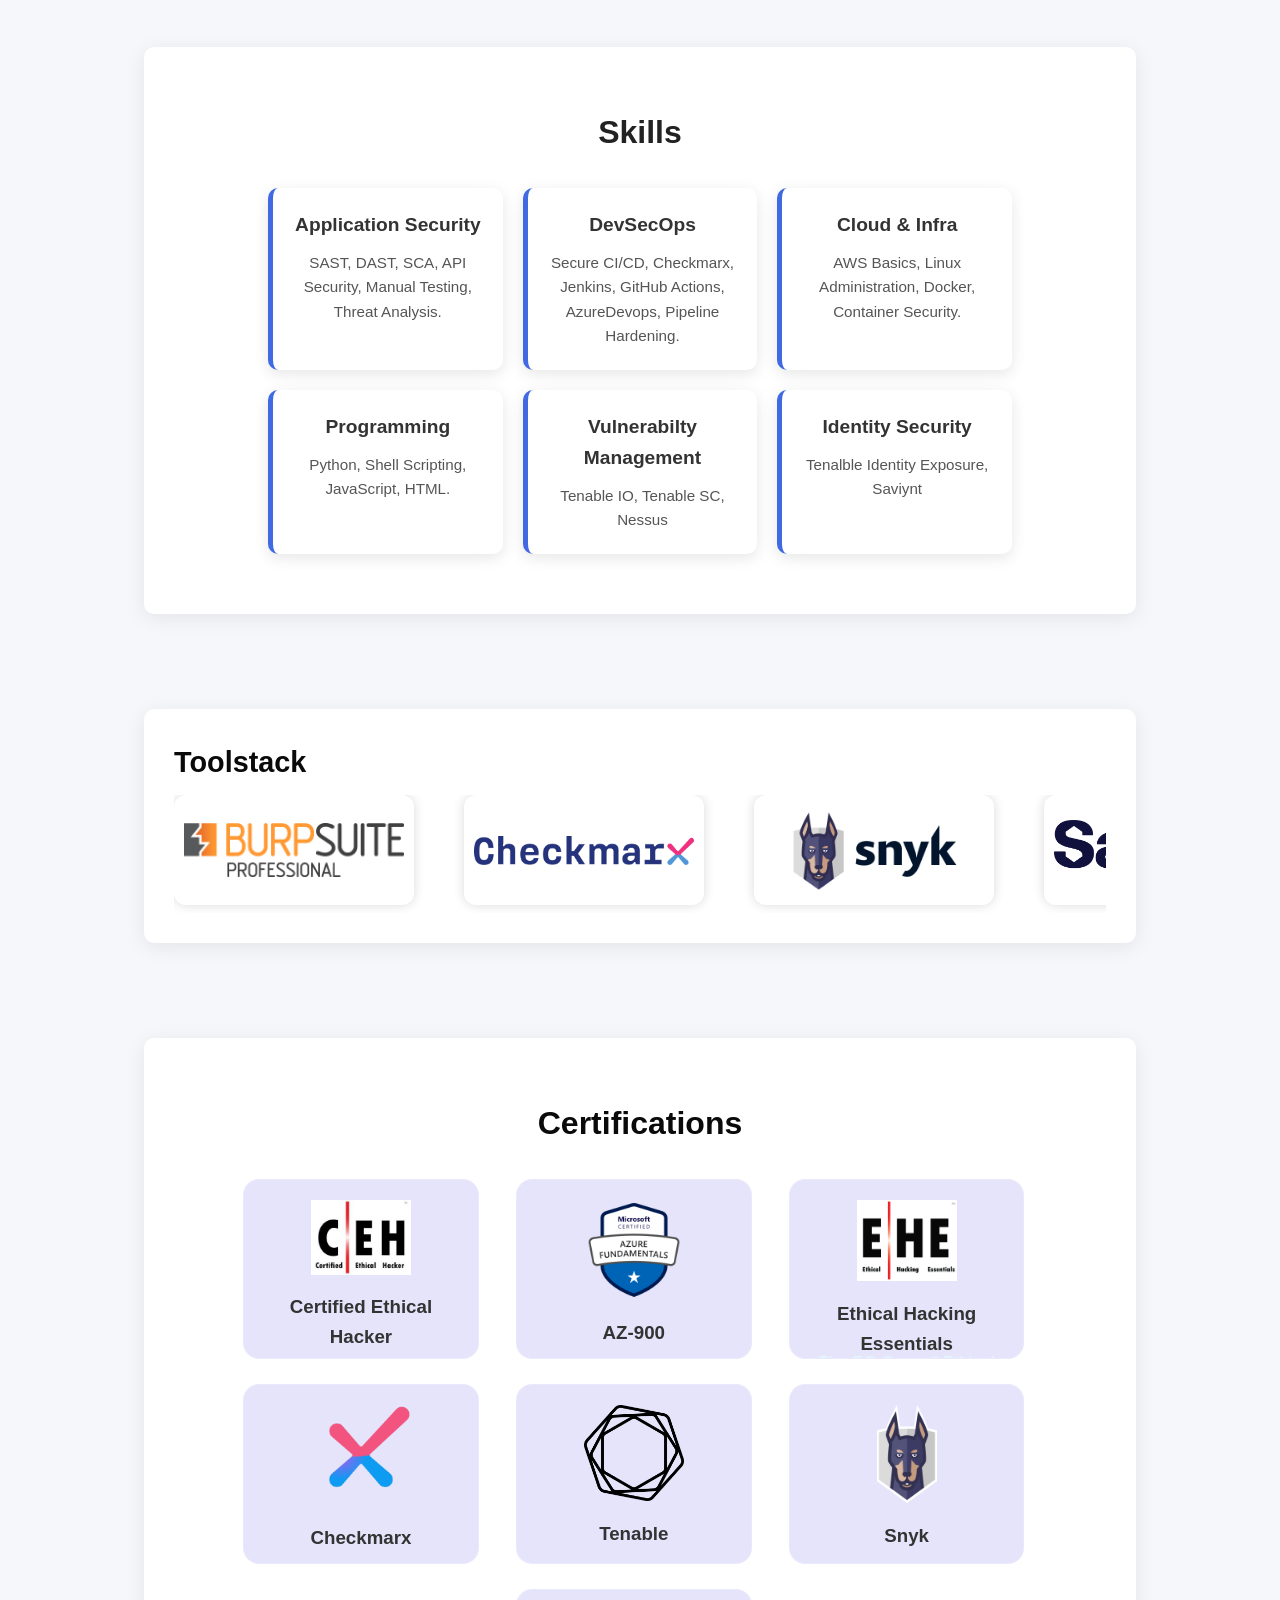
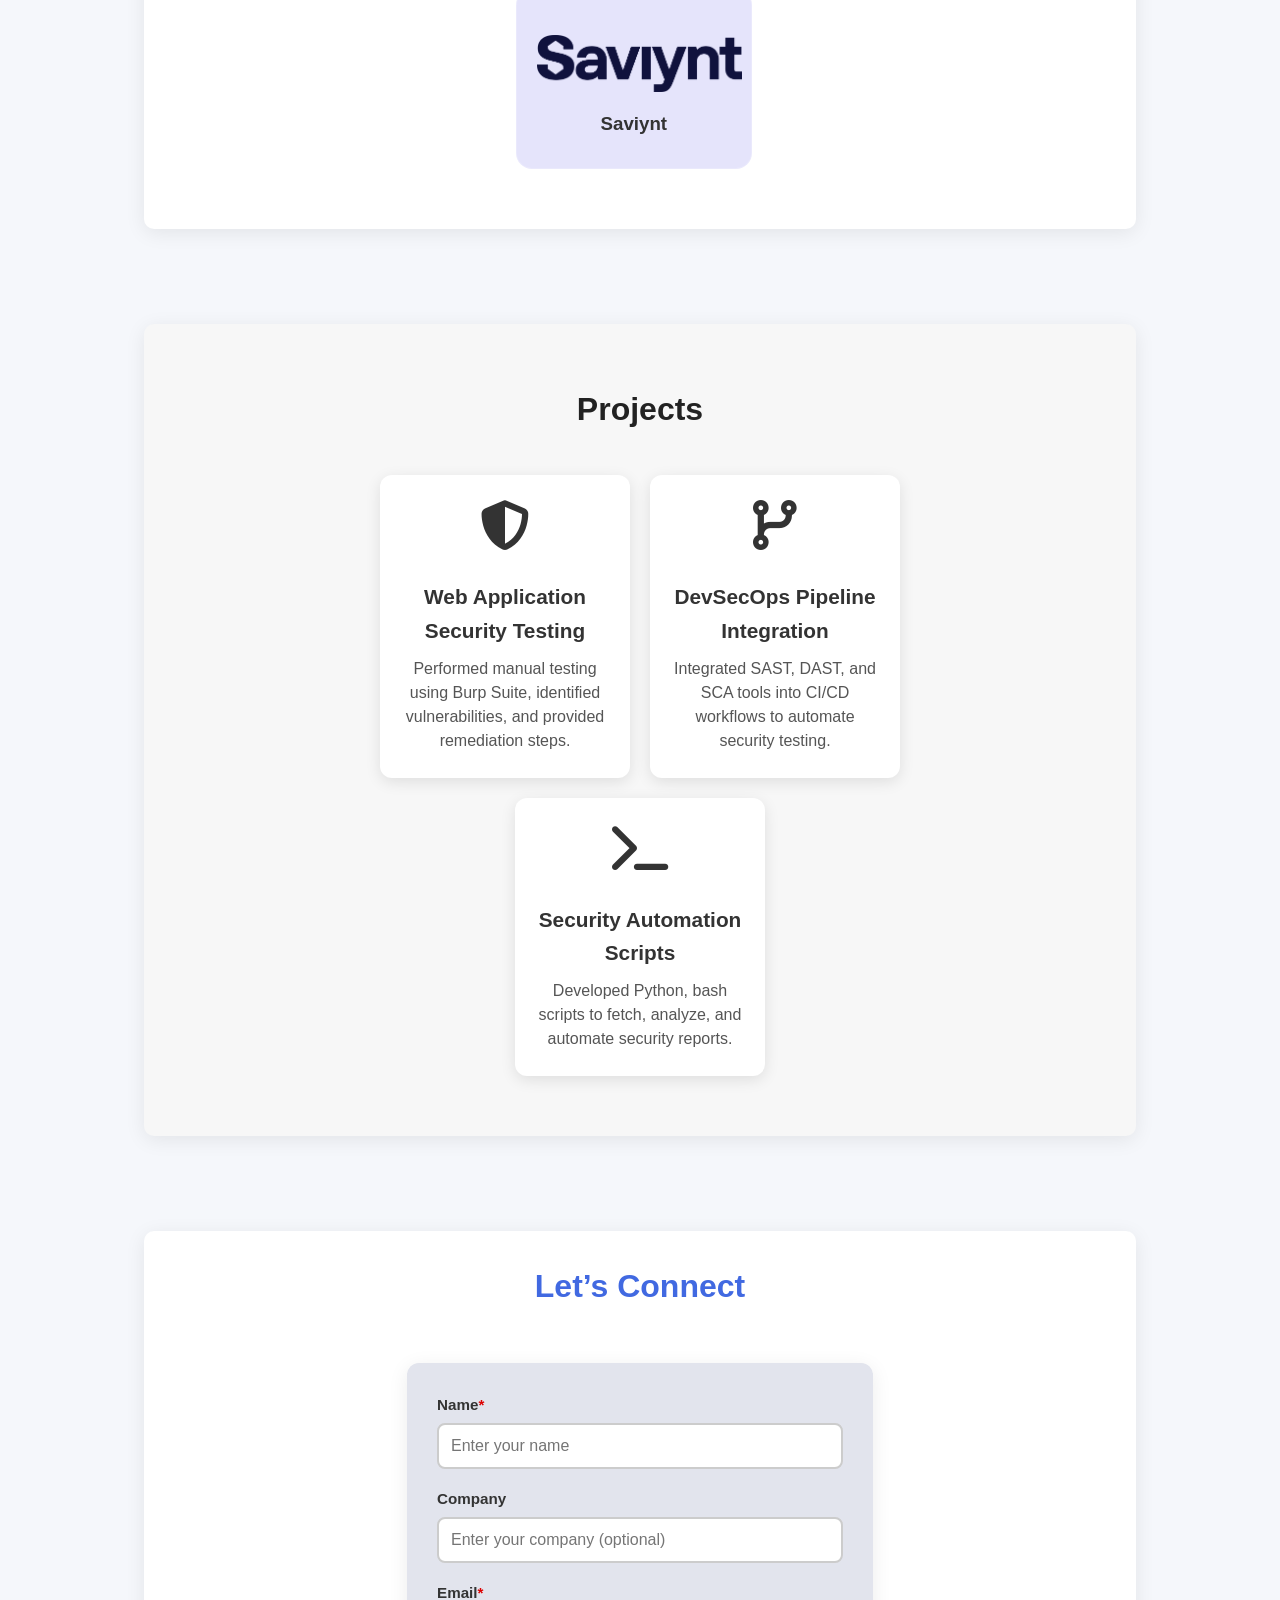
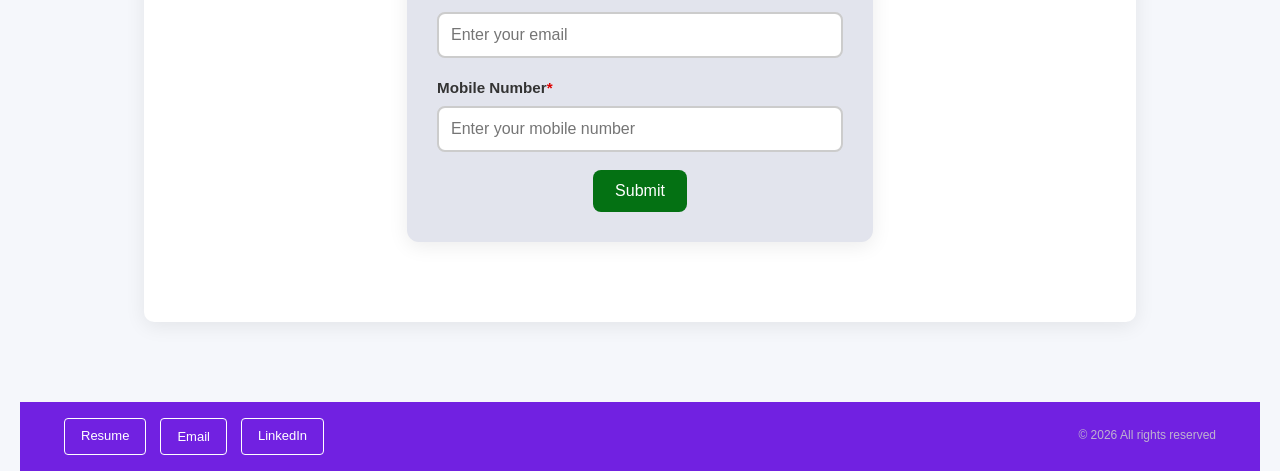
==== commit a1387baa: "about updated" ====
--- a/index.html
+++ b/index.html
@@ -39,21 +39,15 @@
         <div class="about-text">
             <h2>About Me</h2>
             <p>
-                I am an Information Security professional currently working as an Application Security Engineer, with a strong focus on application security and DevSecOps practices. I have hands-on experience with application security tools and the implementation of DevSecOps workflows, including SAST, DAST, and SCA integrations within SDLC.
+               I am an Application Security Engineer with experience supporting organizations in building and operating secure application development practices. My work focuses on integrating application security into the SDLC through SAST, DAST, and secure development workflows, from initial evaluations and deployments to ongoing operational support.
             </p>
-
             <p>
-                My experience includes conducting source code reviews, performing application security assessments, and supporting vulnerability management programs using platforms such as Tenable.sc and Tenable.io. I have worked closely with engineering teams to identify and remediate security risks early in the development lifecycle.
-            </p>
-
-            <p>
-                In addition, I have a solid understanding of Identity and Access Management (IAM) and Identity Governance and Administration (IGA). I have received training on solutions such as Tenable Identity Exposure and Saviynt, and I am familiar with their core concepts and use cases.
-            </p>
-
-            <p> 
-                I also possess foundational knowledge of cloud security and have worked with Prisma Cloud on select security tasks, further strengthening my understanding of securing modern cloud-based environments.
-            </p>
-        </div>
+I have led and supported application security implementations, conducted source code reviews, and worked closely with development teams to identify, prioritize, and remediate security issues in a practical and scalable manner. I also contribute to the adoption of application security workflows, including vulnerability tracking, prioritization, and security approval processes, ensuring security requirements align with development and delivery goals.
+</p>
+ <p>
+In addition, I support development and security teams through technical walkthroughs, demonstrations, and focused knowledge-sharing sessions, helping them effectively apply application security practices in real-world development environments. Alongside my core application security focus, I have foundational exposure to vulnerability management, IAM, and cloud security, which complements my work in modern application ecosystems.
+</p>     
+</div>
 
         <div class="about-img">
             <img src="photo.png" alt="Anit Kurian">
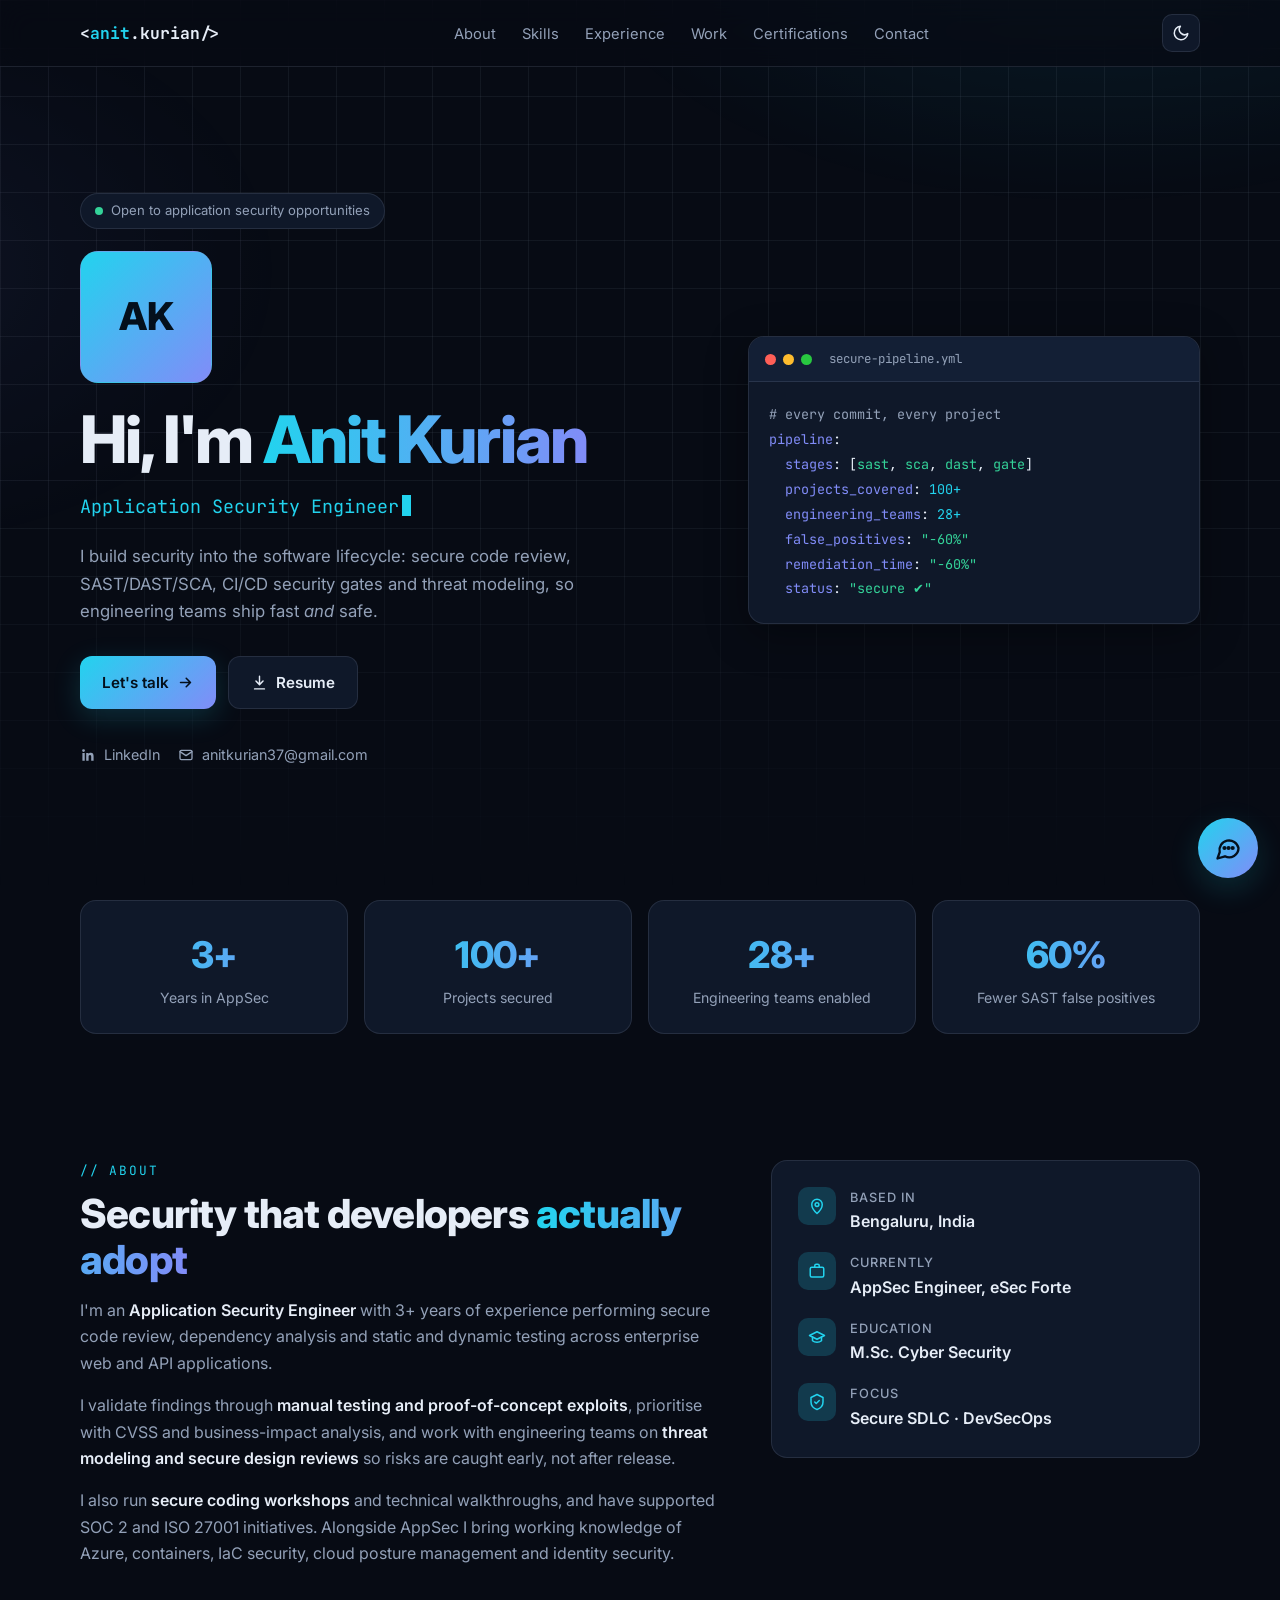
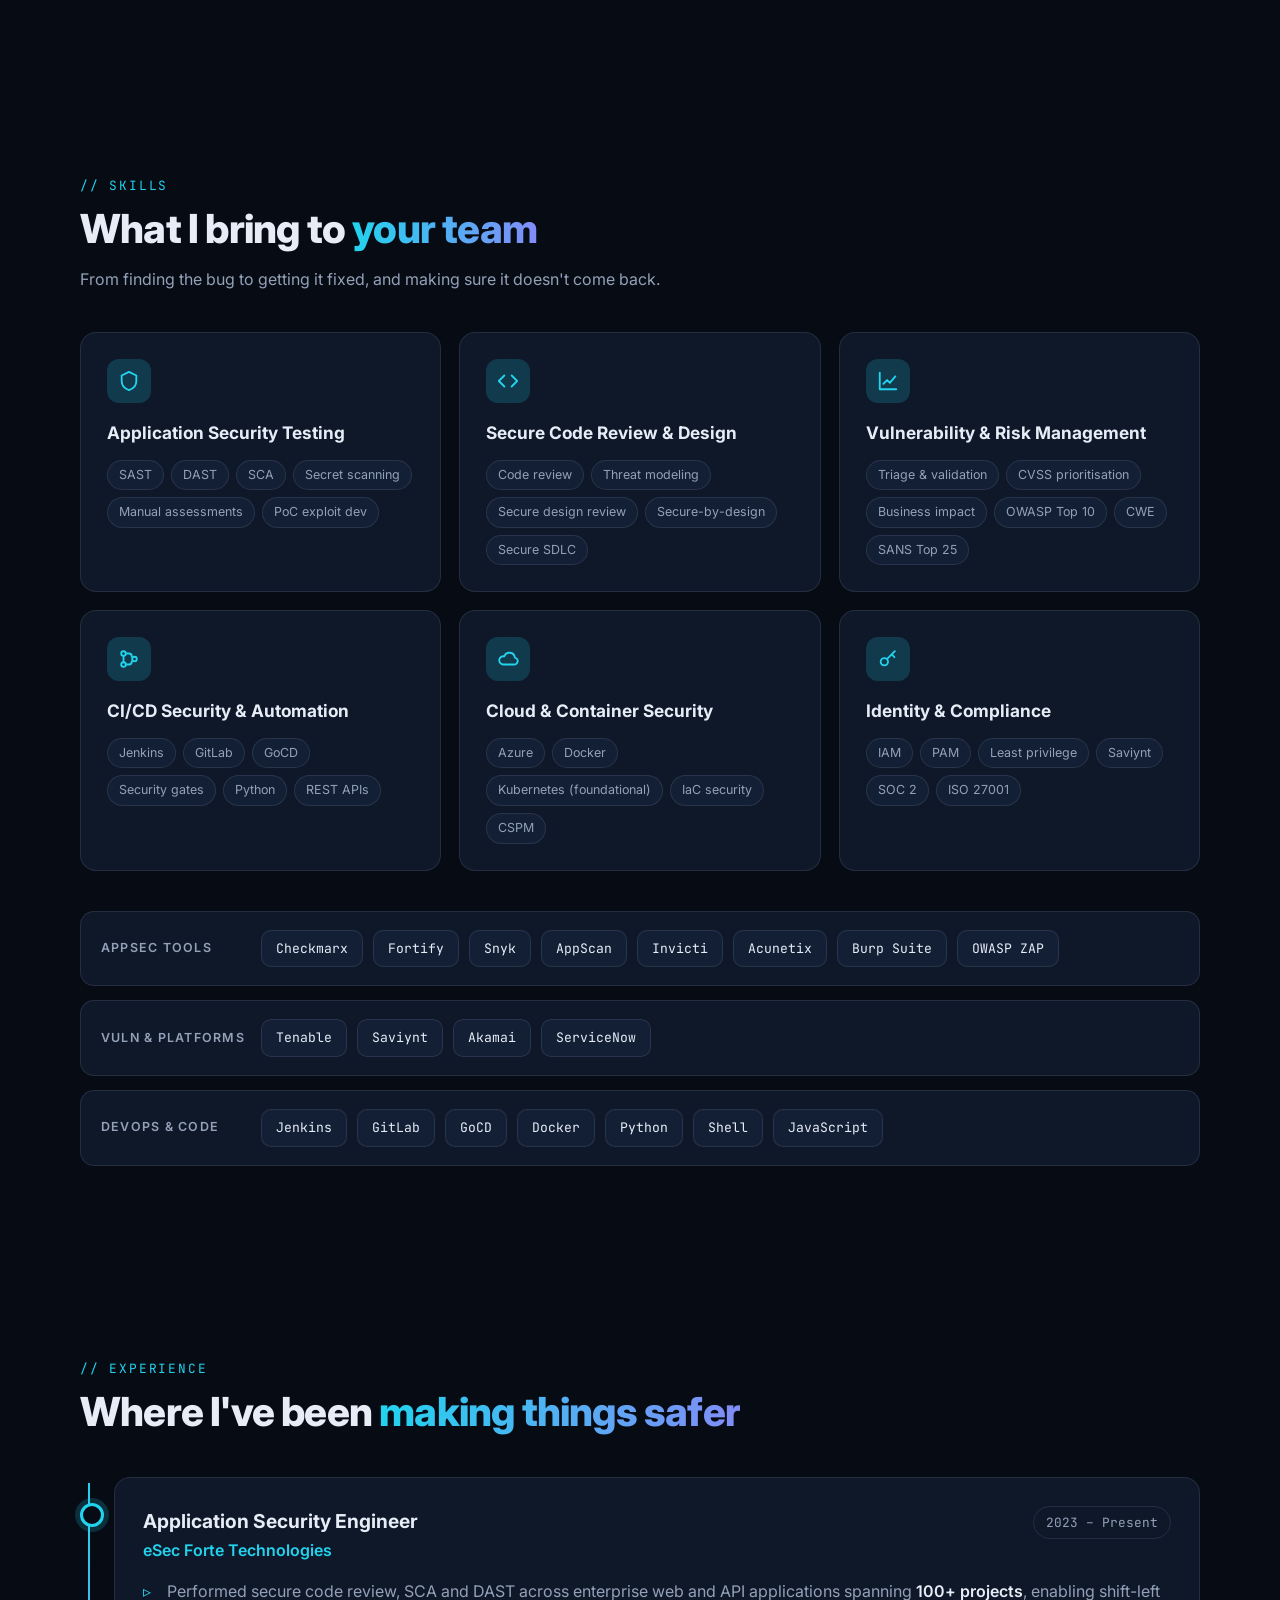
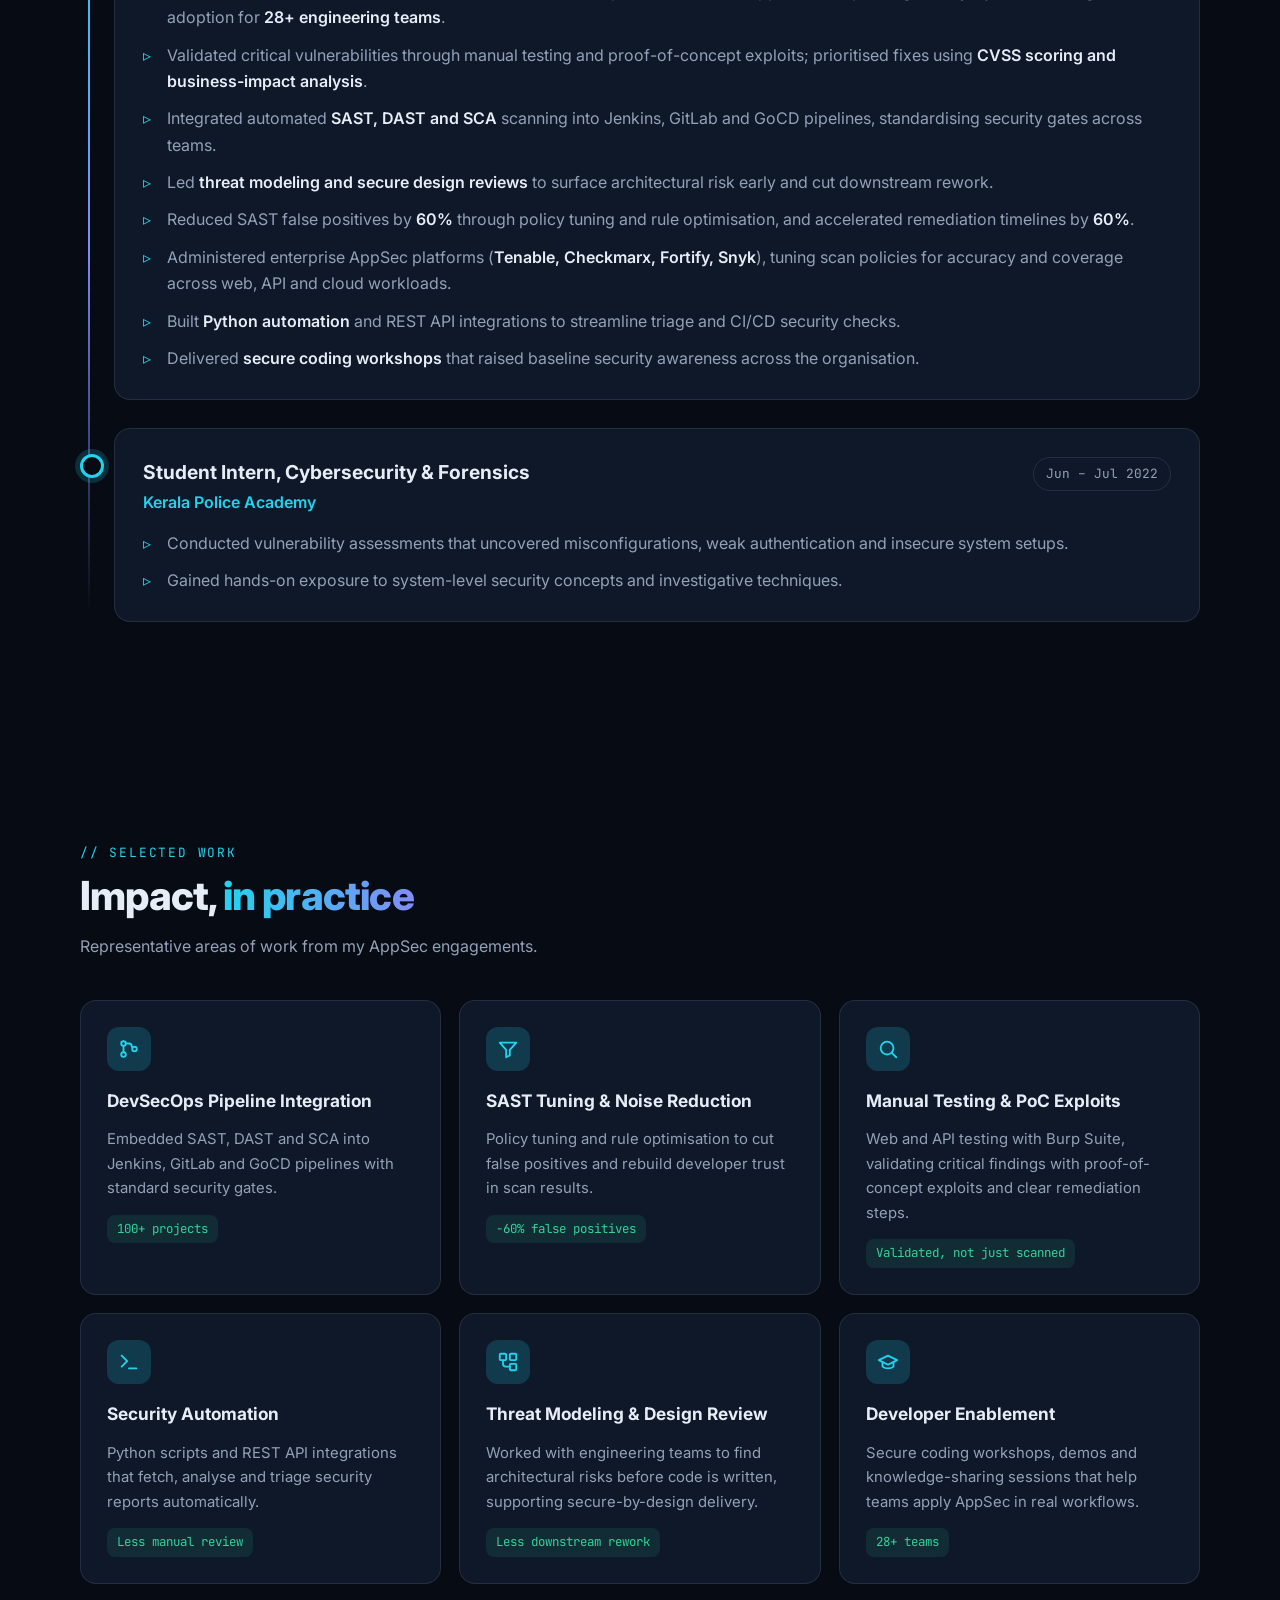
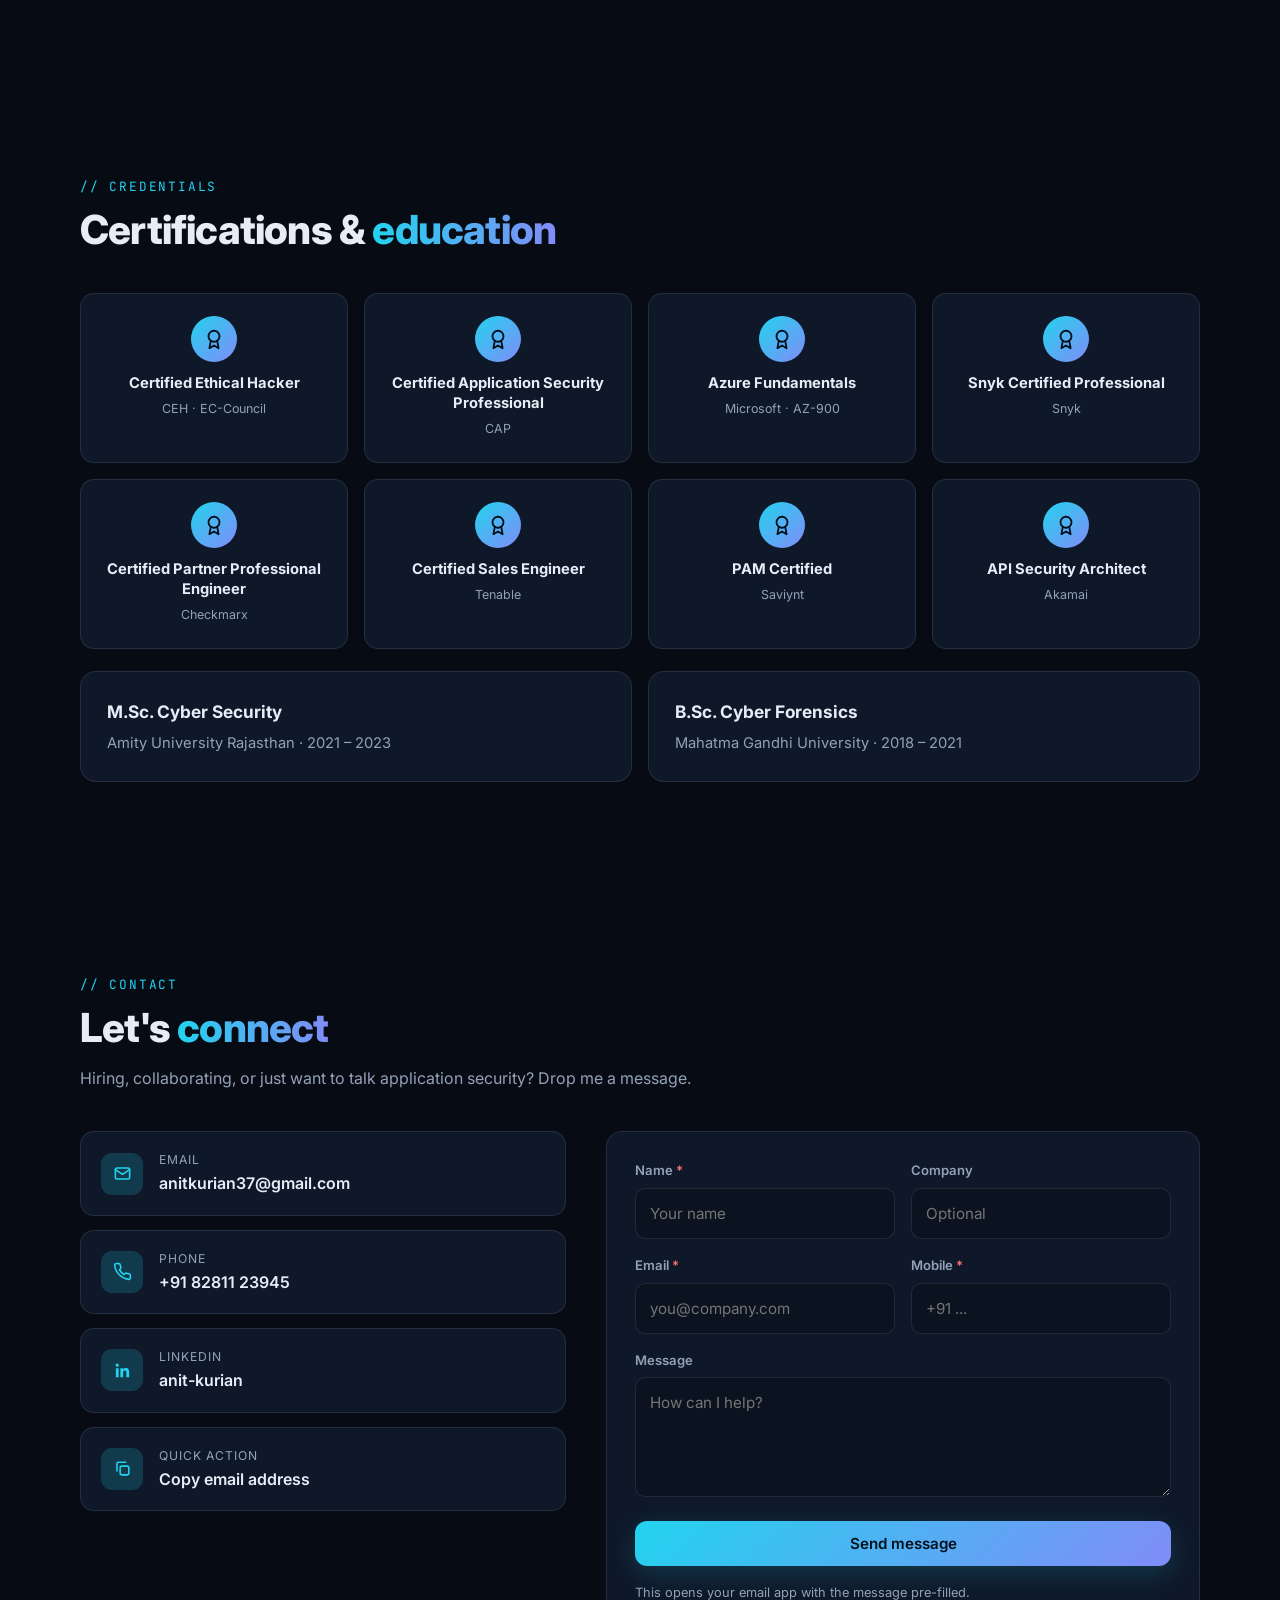
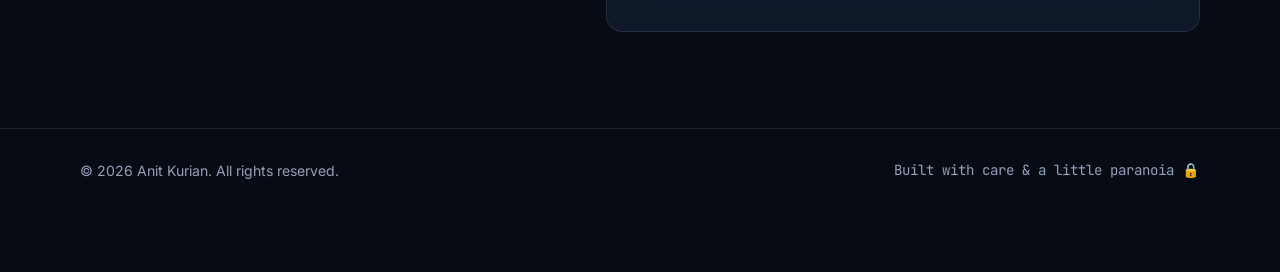
==== commit c240a158: "Add files via upload" ====
--- a/index.html
+++ b/index.html
@@ -1,351 +1,674 @@
 <!DOCTYPE html>
-<html>
+<html lang="en" data-theme="dark">
 <head>
-    <title>Anit Kurian | Portfolio</title>
-    <link rel="stylesheet" href="style.css">
-    <link rel="stylesheet" href="https://cdnjs.cloudflare.com/ajax/libs/font-awesome/6.5.0/css/all.min.css">
-
+<meta charset="UTF-8">
+<meta name="viewport" content="width=device-width, initial-scale=1">
+<title>Anit Kurian | Application Security Engineer</title>
+<meta name="description" content="Anit Kurian is an Application Security Engineer specialising in secure SDLC, SAST, DAST, SCA and DevSecOps.">
+<link rel="preconnect" href="https://fonts.googleapis.com">
+<link rel="preconnect" href="https://fonts.gstatic.com" crossorigin>
+<link href="https://fonts.googleapis.com/css2?family=Inter:wght@400;500;600;700;800&family=JetBrains+Mono:wght@400;500;700&display=swap" rel="stylesheet">
+<style>
+:root{
+  --bg:#070b14; --bg2:#0b1220; --card:#0f1829; --card2:#131f35;
+  --line:rgba(148,163,184,.16); --text:#e6edf7; --muted:#93a1b8;
+  --accent:#22d3ee; --accent2:#818cf8; --good:#34d399;
+  --glow:rgba(34,211,238,.18); --shadow:0 10px 40px rgba(0,0,0,.35);
+  --nav:rgba(7,11,20,.72);
+}
+:root[data-theme="light"]{
+  --bg:#f6f8fc; --bg2:#eef2f9; --card:#ffffff; --card2:#f3f6fc;
+  --line:rgba(15,23,42,.10); --text:#0f172a; --muted:#52607a;
+  --accent:#0891b2; --accent2:#4f46e5; --good:#059669;
+  --glow:rgba(8,145,178,.14); --shadow:0 10px 30px rgba(15,23,42,.08);
+  --nav:rgba(246,248,252,.78);
+}
+*{box-sizing:border-box;margin:0;padding:0}
+html{scroll-behavior:smooth;scroll-padding-top:80px}
+body{font-family:'Inter',system-ui,-apple-system,Segoe UI,Roboto,sans-serif;background:var(--bg);color:var(--text);line-height:1.65;-webkit-font-smoothing:antialiased;overflow-x:hidden;transition:background .3s,color .3s}
+a{color:inherit;text-decoration:none}
+img{max-width:100%;display:block}
+.mono{font-family:'JetBrains Mono',ui-monospace,monospace}
+.wrap{width:min(1120px,100% - 40px);margin-inline:auto}
+section{padding:96px 0;position:relative}
+.eyebrow{font-family:'JetBrains Mono',monospace;font-size:.8rem;color:var(--accent);letter-spacing:.14em;text-transform:uppercase;margin-bottom:10px;display:block}
+h2.title{font-size:clamp(1.8rem,3.4vw,2.5rem);font-weight:800;letter-spacing:-.02em;line-height:1.15;margin-bottom:14px}
+.lead{color:var(--muted);max-width:640px}
+.grad{background:linear-gradient(90deg,var(--accent),var(--accent2));-webkit-background-clip:text;background-clip:text;color:transparent}
+
+/* background */
+.bg-grid{position:fixed;inset:0;z-index:-1;pointer-events:none;
+  background:
+   radial-gradient(900px 500px at 85% -10%,var(--glow),transparent 60%),
+   radial-gradient(700px 480px at -10% 30%,rgba(129,140,248,.12),transparent 60%),
+   linear-gradient(var(--line) 1px,transparent 1px) 0 0/48px 48px,
+   linear-gradient(90deg,var(--line) 1px,transparent 1px) 0 0/48px 48px;
+  -webkit-mask-image:linear-gradient(to bottom,#000 0%,#000 55%,transparent 100%);mask-image:linear-gradient(to bottom,#000 0%,#000 55%,transparent 100%);opacity:.55}
+
+/* nav */
+.nav{position:fixed;top:0;left:0;right:0;z-index:50;background:var(--nav);backdrop-filter:blur(14px);-webkit-backdrop-filter:blur(14px);border-bottom:1px solid var(--line)}
+.nav .wrap{display:flex;align-items:center;justify-content:space-between;height:66px}
+.brand{font-family:'JetBrains Mono',monospace;font-weight:700;font-size:1.02rem}
+.brand b{color:var(--accent)}
+.links{display:flex;gap:26px;align-items:center;list-style:none}
+.links a{font-size:.92rem;color:var(--muted);transition:color .2s;position:relative}
+.links a:hover,.links a.active{color:var(--text)}
+.links a.active::after{content:"";position:absolute;left:0;right:0;bottom:-6px;height:2px;background:var(--accent);border-radius:2px}
+.nav-tools{display:flex;gap:10px;align-items:center}
+.icon-btn{width:38px;height:38px;border-radius:10px;border:1px solid var(--line);background:var(--card);color:var(--text);display:grid;place-items:center;cursor:pointer;transition:.2s}
+.icon-btn:hover{border-color:var(--accent);color:var(--accent)}
+.icon-btn svg{width:18px;height:18px}
+.burger{display:none}
+#sun{display:none}
+:root[data-theme="light"] #sun{display:block}
+:root[data-theme="light"] #moon{display:none}
+
+/* hero */
+.hero{padding:150px 0 90px;min-height:100vh;display:flex;align-items:center}
+.hero .wrap{display:grid;grid-template-columns:1.15fr .85fr;gap:56px;align-items:center}
+.badge{display:inline-flex;align-items:center;gap:8px;padding:6px 14px;border:1px solid var(--line);background:var(--card);border-radius:999px;font-size:.82rem;color:var(--muted);margin-bottom:22px}
+.dot{width:8px;height:8px;border-radius:50%;background:var(--good);box-shadow:0 0 0 0 rgba(52,211,153,.6);animation:ping 2s infinite}
+@keyframes ping{70%{box-shadow:0 0 0 9px rgba(52,211,153,0)}100%{box-shadow:0 0 0 0 rgba(52,211,153,0)}}
+.hero h1{font-size:clamp(2.4rem,5.6vw,4.1rem);line-height:1.05;font-weight:800;letter-spacing:-.03em;margin-bottom:18px}
+.role{font-family:'JetBrains Mono',monospace;font-size:clamp(.95rem,1.6vw,1.15rem);color:var(--accent);margin-bottom:20px;min-height:1.7em}
+.caret{display:inline-block;width:9px;height:1.1em;background:var(--accent);vertical-align:-3px;margin-left:3px;animation:blink 1s steps(1) infinite}
+@keyframes blink{50%{opacity:0}}
+.hero p.sum{color:var(--muted);max-width:560px;font-size:1.05rem;margin-bottom:30px}
+.cta{display:flex;flex-wrap:wrap;gap:12px;margin-bottom:34px}
+.btn{display:inline-flex;align-items:center;gap:8px;padding:13px 22px;border-radius:12px;font-weight:600;font-size:.95rem;border:1px solid var(--line);background:var(--card);transition:.25s;cursor:pointer;color:var(--text);font-family:inherit}
+.btn:hover{transform:translateY(-2px);border-color:var(--accent)}
+.btn.primary{background:linear-gradient(135deg,var(--accent),var(--accent2));color:#04101c;border:none;box-shadow:0 8px 28px var(--glow)}
+.btn.primary:hover{box-shadow:0 12px 34px var(--glow);filter:brightness(1.06)}
+.btn svg{width:17px;height:17px}
+.socials{display:flex;gap:18px;flex-wrap:wrap;color:var(--muted);font-size:.9rem}
+.socials a{display:inline-flex;gap:8px;align-items:center;transition:color .2s}
+.socials a:hover{color:var(--accent)}
+.socials svg{width:16px;height:16px}
+
+.term{background:var(--card);border:1px solid var(--line);border-radius:16px;box-shadow:var(--shadow);overflow:hidden}
+.term-top{display:flex;align-items:center;gap:7px;padding:12px 16px;border-bottom:1px solid var(--line);background:var(--card2)}
+.term-top i{width:11px;height:11px;border-radius:50%;display:block}
+.term-top i:nth-child(1){background:#ff5f57}.term-top i:nth-child(2){background:#febc2e}.term-top i:nth-child(3){background:#28c840}
+.term-top span{margin-left:10px;font-size:.78rem;color:var(--muted)}
+.term-body{padding:20px 20px 22px;font-size:.84rem;line-height:1.85}
+.term-body .c{color:var(--muted)}
+.term-body .k{color:var(--accent2)}
+.term-body .s{color:var(--good)}
+.term-body .a{color:var(--accent)}
+.photo{position:relative;width:132px;height:132px;margin:0 0 22px;border-radius:18px;overflow:hidden;border:1px solid var(--line);background:linear-gradient(135deg,var(--accent),var(--accent2));display:grid;place-items:center;font-weight:800;font-size:2.4rem;color:#04101c}
+.photo img{position:absolute;inset:0;width:100%;height:100%;object-fit:cover}
+
+/* stats */
+.stats{padding:0 0 30px}
+.stats-grid{display:grid;grid-template-columns:repeat(4,1fr);gap:16px}
+.stat{background:var(--card);border:1px solid var(--line);border-radius:16px;padding:24px;text-align:center;transition:.25s}
+.stat:hover{transform:translateY(-4px);border-color:var(--accent);box-shadow:0 10px 30px var(--glow)}
+.stat .n{font-size:2.3rem;font-weight:800;letter-spacing:-.02em}
+.stat .l{color:var(--muted);font-size:.88rem}
+
+/* about */
+.about-grid{display:grid;grid-template-columns:1.2fr .8fr;gap:48px;align-items:start}
+.about-grid p{color:var(--muted);margin-bottom:16px}
+.about-grid p strong{color:var(--text);font-weight:600}
+.facts{background:var(--card);border:1px solid var(--line);border-radius:16px;padding:26px;display:grid;gap:18px}
+.fact{display:flex;gap:14px;align-items:flex-start}
+.fact .ic{flex:none;width:38px;height:38px;border-radius:10px;background:var(--glow);color:var(--accent);display:grid;place-items:center}
+.fact .ic svg{width:18px;height:18px}
+.fact b{display:block;font-size:.8rem;color:var(--muted);font-weight:500;text-transform:uppercase;letter-spacing:.08em}
+.fact span{font-weight:600}
+
+/* skills */
+.skills-grid{display:grid;grid-template-columns:repeat(3,1fr);gap:18px;margin-top:40px}
+.card{background:var(--card);border:1px solid var(--line);border-radius:16px;padding:26px;transition:.25s;position:relative;overflow:hidden}
+.card::before{content:"";position:absolute;inset:0 0 auto 0;height:3px;background:linear-gradient(90deg,var(--accent),var(--accent2));transform:scaleX(0);transform-origin:left;transition:transform .35s}
+.card:hover{transform:translateY(-5px);border-color:rgba(34,211,238,.4);box-shadow:0 14px 36px var(--glow)}
+.card:hover::before{transform:scaleX(1)}
+.card .ic{width:44px;height:44px;border-radius:12px;background:var(--glow);color:var(--accent);display:grid;place-items:center;margin-bottom:16px}
+.card .ic svg{width:22px;height:22px}
+.card h3{font-size:1.08rem;margin-bottom:12px}
+.tags{display:flex;flex-wrap:wrap;gap:7px}
+.tag{font-size:.78rem;padding:4px 11px;border-radius:999px;background:var(--card2);border:1px solid var(--line);color:var(--muted)}
+
+/* toolstack */
+.tools{margin-top:40px;display:grid;gap:14px}
+.tool-row{display:flex;flex-wrap:wrap;gap:10px;align-items:center;padding:18px 20px;background:var(--card);border:1px solid var(--line);border-radius:14px}
+.tool-row h4{font-size:.78rem;font-weight:600;color:var(--muted);text-transform:uppercase;letter-spacing:.1em;width:150px;flex:none}
+.chip{font-family:'JetBrains Mono',monospace;font-size:.82rem;padding:7px 14px;border-radius:10px;background:var(--card2);border:1px solid var(--line);transition:.2s}
+.chip:hover{border-color:var(--accent);color:var(--accent);transform:translateY(-2px)}
+
+/* timeline */
+.timeline{margin-top:42px;position:relative;padding-left:34px}
+.timeline::before{content:"";position:absolute;left:8px;top:6px;bottom:6px;width:2px;background:linear-gradient(var(--accent),var(--accent2),transparent)}
+.job{position:relative;margin-bottom:28px}
+.job::before{content:"";position:absolute;left:-34px;top:26px;width:18px;height:18px;border-radius:50%;background:var(--bg);border:3px solid var(--accent);box-shadow:0 0 0 5px var(--glow)}
+.job .box{background:var(--card);border:1px solid var(--line);border-radius:16px;padding:28px}
+.job-head{display:flex;justify-content:space-between;flex-wrap:wrap;gap:8px 20px;margin-bottom:14px}
+.job h3{font-size:1.2rem}
+.job .co{color:var(--accent);font-weight:600}
+.job .when{font-family:'JetBrains Mono',monospace;font-size:.8rem;color:var(--muted);padding:5px 12px;border:1px solid var(--line);border-radius:999px;height:fit-content}
+.job ul{list-style:none;display:grid;gap:11px}
+.job li{position:relative;padding-left:24px;color:var(--muted)}
+.job li::before{content:"▹";position:absolute;left:0;color:var(--accent)}
+.job li b{color:var(--text);font-weight:600}
+
+/* projects */
+.proj-grid{display:grid;grid-template-columns:repeat(3,1fr);gap:18px;margin-top:40px}
+.proj .metric{display:inline-block;margin-top:14px;font-family:'JetBrains Mono',monospace;font-size:.78rem;color:var(--good);background:rgba(52,211,153,.1);padding:4px 10px;border-radius:8px}
+.proj p{color:var(--muted);font-size:.93rem}
+
+/* certs */
+.cert-grid{display:grid;grid-template-columns:repeat(4,1fr);gap:16px;margin-top:40px}
+.cert{background:var(--card);border:1px solid var(--line);border-radius:14px;padding:22px 18px;text-align:center;transition:.25s}
+.cert:hover{transform:translateY(-5px);border-color:var(--accent2);box-shadow:0 12px 30px rgba(129,140,248,.16)}
+.cert .ic{width:46px;height:46px;border-radius:50%;margin:0 auto 12px;display:grid;place-items:center;background:linear-gradient(135deg,var(--accent),var(--accent2));color:#04101c}
+.cert .ic svg{width:22px;height:22px}
+.cert b{display:block;font-size:.92rem;line-height:1.35}
+.cert small{color:var(--muted);font-size:.78rem}
+.edu{display:grid;grid-template-columns:repeat(2,1fr);gap:16px;margin-top:22px}
+.edu .card h3{margin-bottom:4px}
+.edu .card p{color:var(--muted);font-size:.92rem}
+
+/* contact */
+.contact-grid{display:grid;grid-template-columns:.9fr 1.1fr;gap:40px;margin-top:40px}
+.c-list{display:grid;gap:14px;align-content:start}
+.c-item{display:flex;align-items:center;gap:16px;padding:18px 20px;background:var(--card);border:1px solid var(--line);border-radius:14px;transition:.25s}
+.c-item:hover{border-color:var(--accent);transform:translateX(4px)}
+.c-item .ic{width:42px;height:42px;flex:none;border-radius:11px;background:var(--glow);color:var(--accent);display:grid;place-items:center}
+.c-item .ic svg{width:19px;height:19px}
+.c-item small{display:block;color:var(--muted);font-size:.76rem;text-transform:uppercase;letter-spacing:.08em}
+.c-item span{font-weight:600;word-break:break-all}
+form{background:var(--card);border:1px solid var(--line);border-radius:16px;padding:28px;display:grid;gap:16px}
+.row2{display:grid;grid-template-columns:1fr 1fr;gap:16px}
+label{font-size:.82rem;font-weight:600;color:var(--muted);display:block;margin-bottom:6px}
+label em{color:#f87171;font-style:normal}
+input,textarea{width:100%;padding:12px 14px;border-radius:10px;border:1px solid var(--line);background:var(--bg2);color:var(--text);font:inherit;font-size:.95rem;transition:.2s}
+input:focus,textarea:focus{outline:none;border-color:var(--accent);box-shadow:0 0 0 3px var(--glow)}
+textarea{min-height:120px;resize:vertical}
+.form-note{font-size:.8rem;color:var(--muted)}
+
+footer{border-top:1px solid var(--line);padding:30px 0 90px;color:var(--muted);font-size:.88rem}
+footer .wrap{display:flex;justify-content:space-between;flex-wrap:wrap;gap:14px}
+
+/* toast */
+.toast{position:fixed;left:50%;bottom:28px;transform:translate(-50%,20px);background:var(--card);border:1px solid var(--accent);color:var(--text);padding:12px 20px;border-radius:12px;box-shadow:var(--shadow);opacity:0;pointer-events:none;transition:.35s;z-index:120;font-size:.9rem}
+.toast.show{opacity:1;transform:translate(-50%,0)}
+
+/* chatbot easter egg */
+.bot{position:fixed;right:22px;bottom:22px;z-index:100}
+.bot-btn{width:60px;height:60px;border-radius:50%;border:none;cursor:pointer;background:linear-gradient(135deg,var(--accent),var(--accent2));color:#04101c;display:grid;place-items:center;box-shadow:0 10px 30px var(--glow),0 4px 14px rgba(0,0,0,.35);transition:transform .25s;position:relative}
+.bot-btn:hover{transform:scale(1.08) rotate(-6deg)}
+.bot-btn svg{width:28px;height:28px}
+.bot-btn::after{content:"";position:absolute;inset:-6px;border-radius:50%;border:2px solid var(--accent);opacity:0;animation:ring 2.8s infinite}
+@keyframes ring{0%{transform:scale(.85);opacity:.7}100%{transform:scale(1.35);opacity:0}}
+.bot-btn.shake{animation:shake .45s}
+@keyframes shake{20%{transform:rotate(-14deg)}40%{transform:rotate(12deg)}60%{transform:rotate(-8deg)}80%{transform:rotate(6deg)}}
+.bot-panel{position:absolute;right:0;bottom:76px;width:290px;background:var(--card);border:1px solid var(--line);border-radius:16px;box-shadow:var(--shadow);overflow:hidden;transform-origin:bottom right;transform:scale(.8) translateY(10px);opacity:0;pointer-events:none;transition:.25s}
+.bot-panel.open{transform:none;opacity:1;pointer-events:auto}
+.bot-head{display:flex;align-items:center;gap:10px;padding:13px 16px;background:var(--card2);border-bottom:1px solid var(--line);font-weight:600;font-size:.9rem}
+.bot-head .dot{background:#f59e0b;animation:none}
+.bot-head small{margin-left:auto;color:var(--muted);font-weight:400;font-size:.74rem}
+.bot-body{padding:16px;min-height:86px;display:flex;flex-direction:column;gap:8px}
+.msg{max-width:88%;padding:10px 14px;border-radius:14px 14px 14px 4px;background:var(--card2);border:1px solid var(--line);font-size:.9rem;animation:pop .3s}
+@keyframes pop{from{transform:translateY(6px);opacity:0}}
+.typing{display:inline-flex;gap:4px;padding:12px 14px}
+.typing i{width:6px;height:6px;border-radius:50%;background:var(--muted);animation:bounce 1s infinite}
+.typing i:nth-child(2){animation-delay:.15s}.typing i:nth-child(3){animation-delay:.3s}
+@keyframes bounce{30%{transform:translateY(-5px)}}
+.bot-input{padding:10px 12px;border-top:1px solid var(--line)}
+.bot-input input{font-size:.85rem;padding:9px 12px;cursor:not-allowed}
+
+/* reveal */
+.js .reveal{opacity:0;transform:translateY(26px);transition:opacity .7s,transform .7s}
+.js .reveal.in{opacity:1;transform:none}
+
+/* responsive */
+@media (max-width:960px){
+  .hero .wrap,.about-grid,.contact-grid{grid-template-columns:1fr}
+  .skills-grid,.proj-grid{grid-template-columns:repeat(2,1fr)}
+  .cert-grid{grid-template-columns:repeat(2,1fr)}
+  .stats-grid{grid-template-columns:repeat(2,1fr)}
+  .term{order:-1}
+}
+@media (max-width:720px){
+  section{padding:72px 0}
+  .burger{display:grid}
+  .links{position:fixed;top:66px;left:0;right:0;flex-direction:column;gap:0;background:var(--bg2);border-bottom:1px solid var(--line);padding:8px 20px 16px;transform:translateY(-130%);transition:transform .3s;align-items:stretch}
+  .links.open{transform:none}
+  .links a{display:block;padding:13px 0;border-bottom:1px solid var(--line)}
+  .links a.active::after{display:none}
+  .skills-grid,.proj-grid,.edu,.row2{grid-template-columns:1fr}
+  .cert-grid{grid-template-columns:1fr 1fr}
+  .tool-row h4{width:100%}
+  .hero{padding-top:120px}
+  .bot-panel{width:min(290px,calc(100vw - 44px))}
+}
+@media (prefers-reduced-motion:reduce){*{animation:none!important;transition:none!important}html{scroll-behavior:auto}}
+</style>
 </head>
 <body>
-
-    <!-- Navigation Bar -->
-    <nav class="navbar">
-        <div class="nav-container">
-            <div class="logo">[ANITKURIAN]</div>
-            <ul class="nav-links">
-                <li><a href="#home">Home</a></li>
-                <li><a href="#about">About</a></li>
-                <li><a href="#skills">Skills</a></li>
-                <li><a href="#toolstack">Toolstack</a></li>
-                <li><a href="#projects">Projects</a></li>
-                <li><a href="#contact">Contact</a></li>
-            </ul>
+<div class="bg-grid" aria-hidden="true"></div>
+
+<!-- NAV -->
+<header class="nav">
+  <div class="wrap">
+    <a href="#home" class="brand">&lt;<b>anit</b>.kurian/&gt;</a>
+    <ul class="links" id="links">
+      <li><a href="#about">About</a></li>
+      <li><a href="#skills">Skills</a></li>
+      <li><a href="#experience">Experience</a></li>
+      <li><a href="#projects">Work</a></li>
+      <li><a href="#certs">Certifications</a></li>
+      <li><a href="#contact">Contact</a></li>
+    </ul>
+    <div class="nav-tools">
+      <button class="icon-btn" id="themeBtn" aria-label="Toggle theme">
+        <svg id="moon" viewBox="0 0 24 24" fill="none" stroke="currentColor" stroke-width="2" stroke-linecap="round" stroke-linejoin="round"><path d="M21 12.8A9 9 0 1 1 11.2 3a7 7 0 0 0 9.8 9.8z"/></svg>
+        <svg id="sun" viewBox="0 0 24 24" fill="none" stroke="currentColor" stroke-width="2" stroke-linecap="round"><circle cx="12" cy="12" r="4"/><path d="M12 2v2M12 20v2M4.9 4.9l1.4 1.4M17.7 17.7l1.4 1.4M2 12h2M20 12h2M4.9 19.1l1.4-1.4M17.7 6.3l1.4-1.4"/></svg>
+      </button>
+      <button class="icon-btn burger" id="burger" aria-label="Menu">
+        <svg viewBox="0 0 24 24" fill="none" stroke="currentColor" stroke-width="2" stroke-linecap="round"><path d="M4 7h16M4 12h16M4 17h16"/></svg>
+      </button>
+    </div>
+  </div>
+</header>
+
+<main>
+<!-- HERO -->
+<section class="hero" id="home">
+  <div class="wrap">
+    <div>
+      <div class="badge"><span class="dot"></span> Open to application security opportunities</div>
+      <div class="photo" aria-hidden="false">AK<img src="photo.png" alt="Anit Kurian" onerror="this.remove()"></div>
+      <h1>Hi, I'm <span class="grad">Anit Kurian</span></h1>
+      <div class="role"><span id="typed"></span><span class="caret"></span></div>
+      <p class="sum">I build security into the software lifecycle: secure code review, SAST/DAST/SCA, CI/CD security gates and threat modeling, so engineering teams ship fast <em>and</em> safe.</p>
+      <div class="cta">
+        <a href="#contact" class="btn primary">Let's talk
+          <svg viewBox="0 0 24 24" fill="none" stroke="currentColor" stroke-width="2.2" stroke-linecap="round" stroke-linejoin="round"><path d="M5 12h14M13 6l6 6-6 6"/></svg></a>
+        <a href="AnitKuirian_Resume_V1.pdf" download class="btn">
+          <svg viewBox="0 0 24 24" fill="none" stroke="currentColor" stroke-width="2" stroke-linecap="round" stroke-linejoin="round"><path d="M12 3v12M7 10l5 5 5-5M5 21h14"/></svg>Resume</a>
+      </div>
+      <div class="socials">
+        <a href="https://www.linkedin.com/in/anit-kurian-596ba9214" target="_blank" rel="noopener noreferrer">
+          <svg viewBox="0 0 24 24" fill="currentColor"><path d="M20.4 20.5h-3.6v-5.6c0-1.3 0-3-1.8-3s-2.1 1.4-2.1 2.9v5.7H9.3V9h3.4v1.6c.5-.9 1.6-1.8 3.4-1.8 3.6 0 4.3 2.4 4.3 5.5v6.2zM5.3 7.4a2.1 2.1 0 1 1 0-4.2 2.1 2.1 0 0 1 0 4.2zM7.1 20.5H3.6V9h3.5v11.5z"/></svg>LinkedIn</a>
+        <a href="mailto:anitkurian37@gmail.com">
+          <svg viewBox="0 0 24 24" fill="none" stroke="currentColor" stroke-width="2" stroke-linecap="round" stroke-linejoin="round"><rect x="3" y="5" width="18" height="14" rx="2"/><path d="m3 7 9 6 9-6"/></svg>anitkurian37@gmail.com</a>
+      </div>
+    </div>
+
+    <div class="term mono">
+      <div class="term-top"><i></i><i></i><i></i><span>secure-pipeline.yml</span></div>
+<div class="term-body">
+<div><span class="c"># every commit, every project</span></div>
+<div><span class="k">pipeline</span>:</div>
+<div>&nbsp;&nbsp;<span class="k">stages</span>: [<span class="s">sast</span>, <span class="s">sca</span>, <span class="s">dast</span>, <span class="s">gate</span>]</div>
+<div>&nbsp;&nbsp;<span class="k">projects_covered</span>: <span class="a">100+</span></div>
+<div>&nbsp;&nbsp;<span class="k">engineering_teams</span>: <span class="a">28+</span></div>
+<div>&nbsp;&nbsp;<span class="k">false_positives</span>: <span class="s">"-60%"</span></div>
+<div>&nbsp;&nbsp;<span class="k">remediation_time</span>: <span class="s">"-60%"</span></div>
+<div>&nbsp;&nbsp;<span class="k">status</span>: <span class="s">"secure ✔"</span></div>
+</div>
+    </div>
+  </div>
+</section>
+
+<!-- STATS -->
+<section class="stats">
+  <div class="wrap stats-grid">
+    <div class="stat reveal"><div class="n grad" data-count="3" data-suffix="+">0</div><div class="l">Years in AppSec</div></div>
+    <div class="stat reveal"><div class="n grad" data-count="100" data-suffix="+">0</div><div class="l">Projects secured</div></div>
+    <div class="stat reveal"><div class="n grad" data-count="28" data-suffix="+">0</div><div class="l">Engineering teams enabled</div></div>
+    <div class="stat reveal"><div class="n grad" data-count="60" data-suffix="%">0</div><div class="l">Fewer SAST false positives</div></div>
+  </div>
+</section>
+
+<!-- ABOUT -->
+<section id="about">
+  <div class="wrap about-grid">
+    <div class="reveal">
+      <span class="eyebrow">// about</span>
+      <h2 class="title">Security that developers <span class="grad">actually adopt</span></h2>
+      <p>I'm an <strong>Application Security Engineer</strong> with 3+ years of experience performing secure code review, dependency analysis and static and dynamic testing across enterprise web and API applications.</p>
+      <p>I validate findings through <strong>manual testing and proof-of-concept exploits</strong>, prioritise with CVSS and business-impact analysis, and work with engineering teams on <strong>threat modeling and secure design reviews</strong> so risks are caught early, not after release.</p>
+      <p>I also run <strong>secure coding workshops</strong> and technical walkthroughs, and have supported SOC 2 and ISO 27001 initiatives. Alongside AppSec I bring working knowledge of Azure, containers, IaC security, cloud posture management and identity security.</p>
+    </div>
+    <div class="facts reveal">
+      <div class="fact"><div class="ic"><svg viewBox="0 0 24 24" fill="none" stroke="currentColor" stroke-width="2" stroke-linecap="round" stroke-linejoin="round"><path d="M12 22s7-6.2 7-12a7 7 0 1 0-14 0c0 5.8 7 12 7 12z"/><circle cx="12" cy="10" r="2.5"/></svg></div><div><b>Based in</b><span>Bengaluru, India</span></div></div>
+      <div class="fact"><div class="ic"><svg viewBox="0 0 24 24" fill="none" stroke="currentColor" stroke-width="2" stroke-linecap="round" stroke-linejoin="round"><rect x="3" y="7" width="18" height="13" rx="2"/><path d="M9 7V5a2 2 0 0 1 2-2h2a2 2 0 0 1 2 2v2"/></svg></div><div><b>Currently</b><span>AppSec Engineer, eSec Forte</span></div></div>
+      <div class="fact"><div class="ic"><svg viewBox="0 0 24 24" fill="none" stroke="currentColor" stroke-width="2" stroke-linecap="round" stroke-linejoin="round"><path d="M22 10 12 5 2 10l10 5 10-5z"/><path d="M6 12v5c3 2.5 9 2.5 12 0v-5"/></svg></div><div><b>Education</b><span>M.Sc. Cyber Security</span></div></div>
+      <div class="fact"><div class="ic"><svg viewBox="0 0 24 24" fill="none" stroke="currentColor" stroke-width="2" stroke-linecap="round" stroke-linejoin="round"><path d="M12 2 4 6v6c0 5 3.4 8.4 8 10 4.6-1.6 8-5 8-10V6l-8-4z"/><path d="m9 12 2 2 4-4"/></svg></div><div><b>Focus</b><span>Secure SDLC · DevSecOps</span></div></div>
+    </div>
+  </div>
+</section>
+
+<!-- SKILLS -->
+<section id="skills">
+  <div class="wrap">
+    <div class="reveal">
+      <span class="eyebrow">// skills</span>
+      <h2 class="title">What I bring to <span class="grad">your team</span></h2>
+      <p class="lead">From finding the bug to getting it fixed, and making sure it doesn't come back.</p>
+    </div>
+    <div class="skills-grid">
+      <div class="card reveal">
+        <div class="ic"><svg viewBox="0 0 24 24" fill="none" stroke="currentColor" stroke-width="2" stroke-linecap="round" stroke-linejoin="round"><path d="M12 2 4 6v6c0 5 3.4 8.4 8 10 4.6-1.6 8-5 8-10V6l-8-4z"/></svg></div>
+        <h3>Application Security Testing</h3>
+        <div class="tags"><span class="tag">SAST</span><span class="tag">DAST</span><span class="tag">SCA</span><span class="tag">Secret scanning</span><span class="tag">Manual assessments</span><span class="tag">PoC exploit dev</span></div>
+      </div>
+      <div class="card reveal">
+        <div class="ic"><svg viewBox="0 0 24 24" fill="none" stroke="currentColor" stroke-width="2" stroke-linecap="round" stroke-linejoin="round"><path d="m16 18 6-6-6-6M8 6l-6 6 6 6"/></svg></div>
+        <h3>Secure Code Review &amp; Design</h3>
+        <div class="tags"><span class="tag">Code review</span><span class="tag">Threat modeling</span><span class="tag">Secure design review</span><span class="tag">Secure-by-design</span><span class="tag">Secure SDLC</span></div>
+      </div>
+      <div class="card reveal">
+        <div class="ic"><svg viewBox="0 0 24 24" fill="none" stroke="currentColor" stroke-width="2" stroke-linecap="round" stroke-linejoin="round"><path d="M3 3v18h18"/><path d="m7 15 4-4 3 3 6-7"/></svg></div>
+        <h3>Vulnerability &amp; Risk Management</h3>
+        <div class="tags"><span class="tag">Triage &amp; validation</span><span class="tag">CVSS prioritisation</span><span class="tag">Business impact</span><span class="tag">OWASP Top 10</span><span class="tag">CWE</span><span class="tag">SANS Top 25</span></div>
+      </div>
+      <div class="card reveal">
+        <div class="ic"><svg viewBox="0 0 24 24" fill="none" stroke="currentColor" stroke-width="2" stroke-linecap="round" stroke-linejoin="round"><circle cx="6" cy="6" r="2.5"/><circle cx="6" cy="18" r="2.5"/><circle cx="18" cy="12" r="2.5"/><path d="M6 8.5v7M8.5 6H12a3 3 0 0 1 3 3v.5M8.5 18H12a3 3 0 0 0 3-3v-.5"/></svg></div>
+        <h3>CI/CD Security &amp; Automation</h3>
+        <div class="tags"><span class="tag">Jenkins</span><span class="tag">GitLab</span><span class="tag">GoCD</span><span class="tag">Security gates</span><span class="tag">Python</span><span class="tag">REST APIs</span></div>
+      </div>
+      <div class="card reveal">
+        <div class="ic"><svg viewBox="0 0 24 24" fill="none" stroke="currentColor" stroke-width="2" stroke-linecap="round" stroke-linejoin="round"><path d="M7 18a4.5 4.5 0 1 1 .9-8.9A6 6 0 0 1 19.5 10.5 3.8 3.8 0 0 1 18 18H7z"/></svg></div>
+        <h3>Cloud &amp; Container Security</h3>
+        <div class="tags"><span class="tag">Azure</span><span class="tag">Docker</span><span class="tag">Kubernetes (foundational)</span><span class="tag">IaC security</span><span class="tag">CSPM</span></div>
+      </div>
+      <div class="card reveal">
+        <div class="ic"><svg viewBox="0 0 24 24" fill="none" stroke="currentColor" stroke-width="2" stroke-linecap="round" stroke-linejoin="round"><circle cx="8" cy="15" r="4"/><path d="m10.8 12.2 8.7-8.7M16 7l3 3"/></svg></div>
+        <h3>Identity &amp; Compliance</h3>
+        <div class="tags"><span class="tag">IAM</span><span class="tag">PAM</span><span class="tag">Least privilege</span><span class="tag">Saviynt</span><span class="tag">SOC 2</span><span class="tag">ISO 27001</span></div>
+      </div>
+    </div>
+
+    <div class="tools" id="toolstack">
+      <div class="tool-row reveal"><h4>AppSec tools</h4>
+        <span class="chip">Checkmarx</span><span class="chip">Fortify</span><span class="chip">Snyk</span><span class="chip">AppScan</span><span class="chip">Invicti</span><span class="chip">Acunetix</span><span class="chip">Burp Suite</span><span class="chip">OWASP ZAP</span></div>
+      <div class="tool-row reveal"><h4>Vuln &amp; platforms</h4>
+        <span class="chip">Tenable</span><span class="chip">Saviynt</span><span class="chip">Akamai</span><span class="chip">ServiceNow</span></div>
+      <div class="tool-row reveal"><h4>DevOps &amp; code</h4>
+        <span class="chip">Jenkins</span><span class="chip">GitLab</span><span class="chip">GoCD</span><span class="chip">Docker</span><span class="chip">Python</span><span class="chip">Shell</span><span class="chip">JavaScript</span></div>
+    </div>
+  </div>
+</section>
+
+<!-- EXPERIENCE -->
+<section id="experience">
+  <div class="wrap">
+    <div class="reveal">
+      <span class="eyebrow">// experience</span>
+      <h2 class="title">Where I've been <span class="grad">making things safer</span></h2>
+    </div>
+    <div class="timeline">
+      <div class="job reveal">
+        <div class="box">
+          <div class="job-head">
+            <div><h3>Application Security Engineer</h3><div class="co">eSec Forte Technologies</div></div>
+            <div class="when">2023 – Present</div>
+          </div>
+          <ul>
+            <li>Performed secure code review, SCA and DAST across enterprise web and API applications spanning <b>100+ projects</b>, enabling shift-left adoption for <b>28+ engineering teams</b>.</li>
+            <li>Validated critical vulnerabilities through manual testing and proof-of-concept exploits; prioritised fixes using <b>CVSS scoring and business-impact analysis</b>.</li>
+            <li>Integrated automated <b>SAST, DAST and SCA</b> scanning into Jenkins, GitLab and GoCD pipelines, standardising security gates across teams.</li>
+            <li>Led <b>threat modeling and secure design reviews</b> to surface architectural risk early and cut downstream rework.</li>
+            <li>Reduced SAST false positives by <b>60%</b> through policy tuning and rule optimisation, and accelerated remediation timelines by <b>60%</b>.</li>
+            <li>Administered enterprise AppSec platforms (<b>Tenable, Checkmarx, Fortify, Snyk</b>), tuning scan policies for accuracy and coverage across web, API and cloud workloads.</li>
+            <li>Built <b>Python automation</b> and REST API integrations to streamline triage and CI/CD security checks.</li>
+            <li>Delivered <b>secure coding workshops</b> that raised baseline security awareness across the organisation.</li>
+          </ul>
         </div>
-        
-    </nav>
-
-    <!-- Home / Hero Section -->
-    <section class="home-bg" id="home">
-        <header>
-            <h1>Hello, I'm <span>Anit Kurian</span></h1>
-            <h3>Application Security Engineer</h3>
-        </header>
-    </section>
-
-    <!-- About Section -->
-    <section id="about">
-    <div class="about-container">
-        
-        <div class="about-text">
-            <h2>About Me</h2>
-            <p>
-               I am an Application Security Engineer with experience supporting organizations in building and operating secure application development practices. My work focuses on integrating application security into the SDLC through SAST, DAST, and secure development workflows, from initial evaluations and deployments to ongoing operational support.
-            </p>
-            <p>
-I have led and supported application security implementations, conducted source code reviews, and worked closely with development teams to identify, prioritize, and remediate security issues in a practical and scalable manner. I also contribute to the adoption of application security workflows, including vulnerability tracking, prioritization, and security approval processes, ensuring security requirements align with development and delivery goals.
-</p>
- <p>
-In addition, I support development and security teams through technical walkthroughs, demonstrations, and focused knowledge-sharing sessions, helping them effectively apply application security practices in real-world development environments. Alongside my core application security focus, I have foundational exposure to vulnerability management, IAM, and cloud security, which complements my work in modern application ecosystems.
-</p>     
+      </div>
+      <div class="job reveal">
+        <div class="box">
+          <div class="job-head">
+            <div><h3>Student Intern, Cybersecurity &amp; Forensics</h3><div class="co">Kerala Police Academy</div></div>
+            <div class="when">Jun – Jul 2022</div>
+          </div>
+          <ul>
+            <li>Conducted vulnerability assessments that uncovered misconfigurations, weak authentication and insecure system setups.</li>
+            <li>Gained hands-on exposure to system-level security concepts and investigative techniques.</li>
+          </ul>
+        </div>
+      </div>
+    </div>
+  </div>
+</section>
+
+<!-- PROJECTS -->
+<section id="projects">
+  <div class="wrap">
+    <div class="reveal">
+      <span class="eyebrow">// selected work</span>
+      <h2 class="title">Impact, <span class="grad">in practice</span></h2>
+      <p class="lead">Representative areas of work from my AppSec engagements.</p>
+    </div>
+    <div class="proj-grid">
+      <div class="card proj reveal">
+        <div class="ic"><svg viewBox="0 0 24 24" fill="none" stroke="currentColor" stroke-width="2" stroke-linecap="round" stroke-linejoin="round"><circle cx="6" cy="6" r="2.5"/><circle cx="6" cy="18" r="2.5"/><circle cx="18" cy="12" r="2.5"/><path d="M6 8.5v7M8.5 6H12a3 3 0 0 1 3 3v.5"/></svg></div>
+        <h3>DevSecOps Pipeline Integration</h3>
+        <p>Embedded SAST, DAST and SCA into Jenkins, GitLab and GoCD pipelines with standard security gates.</p>
+        <span class="metric">100+ projects</span>
+      </div>
+      <div class="card proj reveal">
+        <div class="ic"><svg viewBox="0 0 24 24" fill="none" stroke="currentColor" stroke-width="2" stroke-linecap="round" stroke-linejoin="round"><path d="M3 5h18l-7 8v6l-4 2v-8L3 5z"/></svg></div>
+        <h3>SAST Tuning &amp; Noise Reduction</h3>
+        <p>Policy tuning and rule optimisation to cut false positives and rebuild developer trust in scan results.</p>
+        <span class="metric">−60% false positives</span>
+      </div>
+      <div class="card proj reveal">
+        <div class="ic"><svg viewBox="0 0 24 24" fill="none" stroke="currentColor" stroke-width="2" stroke-linecap="round" stroke-linejoin="round"><circle cx="11" cy="11" r="7"/><path d="m21 21-4.3-4.3"/></svg></div>
+        <h3>Manual Testing &amp; PoC Exploits</h3>
+        <p>Web and API testing with Burp Suite, validating critical findings with proof-of-concept exploits and clear remediation steps.</p>
+        <span class="metric">Validated, not just scanned</span>
+      </div>
+      <div class="card proj reveal">
+        <div class="ic"><svg viewBox="0 0 24 24" fill="none" stroke="currentColor" stroke-width="2" stroke-linecap="round" stroke-linejoin="round"><path d="m4 17 6-6-6-6M12 19h8"/></svg></div>
+        <h3>Security Automation</h3>
+        <p>Python scripts and REST API integrations that fetch, analyse and triage security reports automatically.</p>
+        <span class="metric">Less manual review</span>
+      </div>
+      <div class="card proj reveal">
+        <div class="ic"><svg viewBox="0 0 24 24" fill="none" stroke="currentColor" stroke-width="2" stroke-linecap="round" stroke-linejoin="round"><rect x="3" y="3" width="7" height="7" rx="1"/><rect x="14" y="3" width="7" height="7" rx="1"/><rect x="14" y="14" width="7" height="7" rx="1"/><path d="M6.5 10v4a3 3 0 0 0 3 3H14"/></svg></div>
+        <h3>Threat Modeling &amp; Design Review</h3>
+        <p>Worked with engineering teams to find architectural risks before code is written, supporting secure-by-design delivery.</p>
+        <span class="metric">Less downstream rework</span>
+      </div>
+      <div class="card proj reveal">
+        <div class="ic"><svg viewBox="0 0 24 24" fill="none" stroke="currentColor" stroke-width="2" stroke-linecap="round" stroke-linejoin="round"><path d="M22 10 12 5 2 10l10 5 10-5z"/><path d="M6 12v5c3 2.5 9 2.5 12 0v-5"/></svg></div>
+        <h3>Developer Enablement</h3>
+        <p>Secure coding workshops, demos and knowledge-sharing sessions that help teams apply AppSec in real workflows.</p>
+        <span class="metric">28+ teams</span>
+      </div>
+    </div>
+  </div>
+</section>
+
+<!-- CERTS + EDU -->
+<section id="certs">
+  <div class="wrap">
+    <div class="reveal">
+      <span class="eyebrow">// credentials</span>
+      <h2 class="title">Certifications &amp; <span class="grad">education</span></h2>
+    </div>
+    <div class="cert-grid">
+      <div class="cert reveal"><div class="ic"><svg viewBox="0 0 24 24" fill="none" stroke="currentColor" stroke-width="2" stroke-linecap="round" stroke-linejoin="round"><circle cx="12" cy="9" r="6"/><path d="m8.5 14-1.5 8 5-3 5 3-1.5-8"/></svg></div><b>Certified Ethical Hacker</b><small>CEH · EC-Council</small></div>
+      <div class="cert reveal"><div class="ic"><svg viewBox="0 0 24 24" fill="none" stroke="currentColor" stroke-width="2" stroke-linecap="round" stroke-linejoin="round"><circle cx="12" cy="9" r="6"/><path d="m8.5 14-1.5 8 5-3 5 3-1.5-8"/></svg></div><b>Certified Application Security Professional</b><small>CAP</small></div>
+      <div class="cert reveal"><div class="ic"><svg viewBox="0 0 24 24" fill="none" stroke="currentColor" stroke-width="2" stroke-linecap="round" stroke-linejoin="round"><circle cx="12" cy="9" r="6"/><path d="m8.5 14-1.5 8 5-3 5 3-1.5-8"/></svg></div><b>Azure Fundamentals</b><small>Microsoft · AZ-900</small></div>
+      <div class="cert reveal"><div class="ic"><svg viewBox="0 0 24 24" fill="none" stroke="currentColor" stroke-width="2" stroke-linecap="round" stroke-linejoin="round"><circle cx="12" cy="9" r="6"/><path d="m8.5 14-1.5 8 5-3 5 3-1.5-8"/></svg></div><b>Snyk Certified Professional</b><small>Snyk</small></div>
+      <div class="cert reveal"><div class="ic"><svg viewBox="0 0 24 24" fill="none" stroke="currentColor" stroke-width="2" stroke-linecap="round" stroke-linejoin="round"><circle cx="12" cy="9" r="6"/><path d="m8.5 14-1.5 8 5-3 5 3-1.5-8"/></svg></div><b>Certified Partner Professional Engineer</b><small>Checkmarx</small></div>
+      <div class="cert reveal"><div class="ic"><svg viewBox="0 0 24 24" fill="none" stroke="currentColor" stroke-width="2" stroke-linecap="round" stroke-linejoin="round"><circle cx="12" cy="9" r="6"/><path d="m8.5 14-1.5 8 5-3 5 3-1.5-8"/></svg></div><b>Certified Sales Engineer</b><small>Tenable</small></div>
+      <div class="cert reveal"><div class="ic"><svg viewBox="0 0 24 24" fill="none" stroke="currentColor" stroke-width="2" stroke-linecap="round" stroke-linejoin="round"><circle cx="12" cy="9" r="6"/><path d="m8.5 14-1.5 8 5-3 5 3-1.5-8"/></svg></div><b>PAM Certified</b><small>Saviynt</small></div>
+      <div class="cert reveal"><div class="ic"><svg viewBox="0 0 24 24" fill="none" stroke="currentColor" stroke-width="2" stroke-linecap="round" stroke-linejoin="round"><circle cx="12" cy="9" r="6"/><path d="m8.5 14-1.5 8 5-3 5 3-1.5-8"/></svg></div><b>API Security Architect</b><small>Akamai</small></div>
+    </div>
+    <div class="edu">
+      <div class="card reveal"><h3>M.Sc. Cyber Security</h3><p>Amity University Rajasthan · 2021 – 2023</p></div>
+      <div class="card reveal"><h3>B.Sc. Cyber Forensics</h3><p>Mahatma Gandhi University · 2018 – 2021</p></div>
+    </div>
+  </div>
+</section>
+
+<!-- CONTACT -->
+<section id="contact">
+  <div class="wrap">
+    <div class="reveal">
+      <span class="eyebrow">// contact</span>
+      <h2 class="title">Let's <span class="grad">connect</span></h2>
+      <p class="lead">Hiring, collaborating, or just want to talk application security? Drop me a message.</p>
+    </div>
+    <div class="contact-grid">
+      <div class="c-list reveal">
+        <a class="c-item" href="mailto:anitkurian37@gmail.com">
+          <div class="ic"><svg viewBox="0 0 24 24" fill="none" stroke="currentColor" stroke-width="2" stroke-linecap="round" stroke-linejoin="round"><rect x="3" y="5" width="18" height="14" rx="2"/><path d="m3 7 9 6 9-6"/></svg></div>
+          <div><small>Email</small><span>anitkurian37@gmail.com</span></div>
+        </a>
+        <a class="c-item" href="tel:+918281123945">
+          <div class="ic"><svg viewBox="0 0 24 24" fill="none" stroke="currentColor" stroke-width="2" stroke-linecap="round" stroke-linejoin="round"><path d="M22 16.9v3a2 2 0 0 1-2.2 2 19.8 19.8 0 0 1-8.6-3.1 19.5 19.5 0 0 1-6-6A19.8 19.8 0 0 1 2.1 4.2 2 2 0 0 1 4.1 2h3a2 2 0 0 1 2 1.7c.1 1 .4 1.9.7 2.8a2 2 0 0 1-.5 2.1L8.1 9.8a16 16 0 0 0 6 6l1.2-1.2a2 2 0 0 1 2.1-.4c.9.3 1.8.6 2.8.7a2 2 0 0 1 1.7 2z"/></svg></div>
+          <div><small>Phone</small><span>+91 82811 23945</span></div>
+        </a>
+        <a class="c-item" href="https://www.linkedin.com/in/anit-kurian-596ba9214" target="_blank" rel="noopener noreferrer">
+          <div class="ic"><svg viewBox="0 0 24 24" fill="currentColor"><path d="M20.4 20.5h-3.6v-5.6c0-1.3 0-3-1.8-3s-2.1 1.4-2.1 2.9v5.7H9.3V9h3.4v1.6c.5-.9 1.6-1.8 3.4-1.8 3.6 0 4.3 2.4 4.3 5.5v6.2zM5.3 7.4a2.1 2.1 0 1 1 0-4.2 2.1 2.1 0 0 1 0 4.2zM7.1 20.5H3.6V9h3.5v11.5z"/></svg></div>
+          <div><small>LinkedIn</small><span>anit-kurian</span></div>
+        </a>
+        <button class="c-item" id="copyEmail" type="button" style="cursor:pointer;color:inherit;font:inherit;text-align:left;width:100%">
+          <div class="ic"><svg viewBox="0 0 24 24" fill="none" stroke="currentColor" stroke-width="2" stroke-linecap="round" stroke-linejoin="round"><rect x="9" y="9" width="11" height="11" rx="2"/><path d="M5 15V6a2 2 0 0 1 2-2h9"/></svg></div>
+          <div><small>Quick action</small><span>Copy email address</span></div>
+        </button>
+      </div>
+
+      <form id="contactForm" class="reveal" novalidate>
+        <div class="row2">
+          <div><label for="name">Name <em>*</em></label><input id="name" type="text" placeholder="Your name" required></div>
+          <div><label for="company">Company</label><input id="company" type="text" placeholder="Optional"></div>
+        </div>
+        <div class="row2">
+          <div><label for="email">Email <em>*</em></label><input id="email" type="email" placeholder="you@company.com" required></div>
+          <div><label for="mobile">Mobile <em>*</em></label><input id="mobile" type="tel" placeholder="+91 ..." required></div>
+        </div>
+        <div><label for="message">Message</label><textarea id="message" placeholder="How can I help?"></textarea></div>
+        <button class="btn primary" type="submit" style="justify-content:center">Send message</button>
+        <p class="form-note">This opens your email app with the message pre-filled.</p>
+      </form>
+    </div>
+  </div>
+</section>
+</main>
+
+<footer>
+  <div class="wrap">
+    <span>© 2026 Anit Kurian. All rights reserved.</span>
+    <span class="mono">Built with care &amp; a little paranoia 🔒</span>
+  </div>
+</footer>
+
+<div class="toast" id="toast" role="status"></div>
+
+<!-- CHATBOT EASTER EGG -->
+<div class="bot">
+  <div class="bot-panel" id="botPanel" aria-live="polite">
+    <div class="bot-head"><span class="dot"></span> AnitBot <small>status: grumpy</small></div>
+    <div class="bot-body" id="botBody"></div>
+    <div class="bot-input"><input type="text" placeholder="Type a message…" disabled aria-label="Chat disabled"></div>
+  </div>
+  <button class="bot-btn" id="botBtn" aria-label="Chat with me">
+    <svg viewBox="0 0 24 24" fill="none" stroke="currentColor" stroke-width="2" stroke-linecap="round" stroke-linejoin="round"><path d="M21 12a8 8 0 0 1-11.6 7.1L3 21l1.9-5.4A8 8 0 1 1 21 12z"/><circle cx="9" cy="12" r=".8" fill="currentColor"/><circle cx="12.5" cy="12" r=".8" fill="currentColor"/><circle cx="16" cy="12" r=".8" fill="currentColor"/></svg>
+  </button>
 </div>
 
-        <div class="about-img">
-            <img src="photo.png" alt="Anit Kurian">
-        </div>
-
-    </div>
-</section>
-
-
-    <!-- Skills Section (empty for now, we will fill it next) -->
-    <section id="skills">
-    <h2>Skills</h2>
-
-    <div class="skills-container">
-
-        <div class="skill-card">
-            <h3>Application Security</h3>
-            <p>SAST, DAST, SCA, API Security, Manual Testing, Threat Analysis.</p>
-        </div>
-
-        <div class="skill-card">
-            <h3>DevSecOps</h3>
-            <p>Secure CI/CD, Checkmarx, Jenkins, GitHub Actions, AzureDevops, Pipeline Hardening.</p>
-        </div>
-
-        <div class="skill-card">
-            <h3>Cloud & Infra</h3>
-            <p>AWS Basics, Linux Administration, Docker, Container Security.</p>
-        </div>
-
-        <div class="skill-card">
-            <h3>Programming</h3>
-            <p>Python, Shell Scripting, </p>
-            <p>JavaScript, HTML.</p>
-        </div>
-       <div class="skill-card">
-            <h3>Vulnerabilty Management</h3>
-            <p>Tenable IO, Tenable SC,</p>
-            <p>Nessus</p>
-        </div>
-
-        <div class="skill-card">
-            <h3>Identity Security</h3>
-            <p>Tenalble Identity Exposure, </p>
-            <p> Saviynt</p>
-        </div>
-    </div>
-</section>
-
-<section id="toolstack" class="skills-scroll">
-
-    <h2>Toolstack</h2>
-
-    <div class="scroll-container">
-        <div class="scroll-track">
-            <!-- Add your logos here -->
-            <img src="imgs/Burp-suite-professional-logo.png" alt="Burp Suite">
-            <img src="imgs/Logo_of_Checkmarx.svg.png" alt="Checkmarx">
-            <img src="imgs/snyk-logo-png-transparent.png" alt="Snyk">
-            <img src="imgs/Saviynt_logo_Navy_RGB.png" alt="Saviynt">
-            <img src="imgs/HCLAppScann-LOGO.png" alt="HCL Appscan">
-            <img src="imgs/Acunetix - Logo.png" alt="Acunetix">
-            <img src="imgs/Invicti-Logo_flat_inv-purple.png" alt="Invicti">
-            <img src="imgs/fortify__logo.png" alt="Fortify">
-            <img src="imgs/Tenable.png" alt="Tenable">
-            <img src="imgs/Saviynt_logo_Navy_RGB.png" alt="Savynt">
-            <img src="imgs/Prisma_Logo_RGB.png" alt="Prisma">
-            <img src="imgs/Jenkins_logo_with_title.svg.png" alt="Jenkins">
-            <img src="imgs/Azure-DevOps-Logo.png" alt="Azure">
-            <img src="imgs/git-logo.png" alt="git">
-            <img src="imgs/Docker_Logo.png" alt="Docker">
-
-            <!-- Duplicate items for seamless loop -->
-            <img src="imgs/Burp-suite-professional-logo.png" alt="Burp Suite">
-            <img src="imgs/Logo_of_Checkmarx.svg.png" alt="Checkmarx">
-            <img src="imgs/snyk-logo-png-transparent.png" alt="Snyk">
-            <img src="imgs/Saviynt_logo_Navy_RGB.png" alt="Saviynt">
-            <img src="imgs/HCLAppScann-LOGO.png" alt="HCL Appscan">
-            <img src="imgs/Acunetix - Logo.png" alt="Acunetix">
-            <img src="imgs/Invicti-Logo_flat_inv-purple.png" alt="Invicti">
-            <img src="imgs/fortify__logo.png" alt="Fortify">
-            <img src="imgs/Tenable.png" alt="Tenable">
-            <img src="imgs/Saviynt_logo_Navy_RGB.png" alt="Savynt">
-            <img src="imgs/Prisma_Logo_RGB.png" alt="Prisma">
-            <img src="imgs/Jenkins_logo_with_title.svg.png" alt="Jenkins">
-            <img src="imgs/Azure-DevOps-Logo.png" alt="Azure">
-            <img src="imgs/git-logo.png" alt="git">
-            <img src="imgs/Docker_Logo.png" alt="Docker">
-
-
-        </div>
-    </div>
-</section>
-
-
-<section id="certifications" class="cert-section">
-    <h2>Certifications</h2>
-
-    <div class="cert-grid">
-
-        <!-- Certification Tile 1 -->
-        <div class="cert-card">
-            <div class="cert-content">
-                <img src="imgs/ceh.png" alt="Cert Icon">
-                <h3>Certified Ethical Hacker</h3>
-            </div>
-          <div class="cert-hover">
-    <p class="typewriter-box">
-        Certified Ethical Hacker by EC-Council. Covers ethical hacking phases, attack vectors, and prevention.
-    </p>
-</div>
-
-        </div>
-
-        <!-- Certification Tile 2 -->
-        <div class="cert-card">
-            <div class="cert-content">
-                <img src="imgs/az.png" alt="Cert Icon">
-                <h3>AZ-900</h3>
-            </div>
-            <div class="cert-hover">
-                <p>Microsoft Azure Fundamentals covering cloud concepts, architecture, security, and governance.</p>
-            </div>
-        </div>
-
-        <!-- Certification Tile 3 -->
-        <div class="cert-card">
-            <div class="cert-content">
-                <img src="imgs/EHE-_logo.jpg" alt="Cert Icon">
-                <h3>Ethical Hacking Essentials</h3>
-            </div>
-            <div class="cert-hover">
-                <p>The EC-Council Ethical Hacking Essentials (EHE) is a beginner-friendly, self-paced course that teaches the fundamentals of ethical hacking and information security.</p>
-            </div>
-        </div>
-
-        <!-- Certification Tile 4 -->
-        <div class="cert-card">
-            <div class="cert-content">
-                <img src="imgs/51130080.png" alt="Cert Icon">
-                <h3>Checkmarx</h3>
-            </div>
-            <div class="cert-hover">
-                <p>Checkmarx Certified Partner Engineer | Checkmarx Certified Partner Professional Services Engineer </p>
-            </div>
-        </div>
-
-        <!-- Certification Tile 5 -->
-        <div class="cert-card">
-            <div class="cert-content">
-                <img src="imgs/TENB-ccc3ae65.png" alt="Cert Icon">
-                <h3>Tenable</h3>
-            </div>
-            <div class="cert-hover">
-                <p>Tenable Certified Sales Engineer | Tenable Certified Sales Associate </p>
-            </div>
-        </div>
-
-        <!-- Certification Tile 6 -->
-        <div class="cert-card">
-            <div class="cert-content">
-                <img style="width: 60px;" src="imgs/snykhead.png" alt="Cert Icon">
-                <h3>Snyk</h3>
-            </div>
-            <div class="cert-hover">
-                <p>Snyk Certified Technical professional | Snyk Certified Implementation Professional</p>
-            </div>
-        </div>
-
-        <!-- Certification Tile 7 -->
-        <div class="cert-card">
-            <div class="cert-content">
-                <img style="width: 205px; margin-top: 25px;" src="imgs/Saviynt_logo_Navy_RGB.png" alt="Cert Icon">
-                <h3>Saviynt</h3>
-            </div>
-            <div class="cert-hover">
-                <p>Saviynt Certified Identity Security For AI Age | Saviynt PAM Level 100</p>
-            </div>
-        </div>
-
-    
-    </div>
-</section>
-
-
-
-    <!-- Projects Section (empty for now) -->
-   <section id="projects">
-    <h2>Projects</h2>
-
-    <div class="projects-container">
-
-        <div class="project-card">
-            <div class="project-icon-container">
-                <i class="fa-solid fa-shield-halved project-icon"></i>
-            </div>
-            <h3>Web Application Security Testing</h3>
-            <p>Performed manual testing using Burp Suite, identified vulnerabilities, and provided remediation steps.</p>
-        </div>
-
-        <div class="project-card">
-            <div class="project-icon-container">
-                <i class="fa-solid fa-code-branch project-icon"></i>
-            </div>
-            <h3>DevSecOps Pipeline Integration</h3>
-            <p>Integrated SAST, DAST, and SCA tools into CI/CD workflows to automate security testing.</p>
-        </div>
-
-        <div class="project-card">
-            <div class="project-icon-container">
-                <i class="fa-solid fa-terminal project-icon"></i>
-            </div>
-            <h3>Security Automation Scripts</h3>
-            <p>Developed Python, bash scripts to fetch, analyze, and automate security reports.</p>
-        </div>
-
-        
-
-    </div>
-</section>
-
-
-
-
-   <section id="contact-card">
-  <h2>Let’s Connect </h2>
-
-  <div class="contact-card-form">
-    <form id="contactForm">
-
-      <div class="form-group">
-        <label for="name">Name<span>*</span></label>
-        <input type="text" id="name" placeholder="Enter your name" required>
-      </div>
-
-      <div class="form-group">
-        <label for="company">Company</label>
-        <input type="text" id="company" placeholder="Enter your company (optional)">
-      </div>
-
-      <div class="form-group">
-        <label for="email">Email<span>*</span></label>
-        <input type="email" id="email" placeholder="Enter your email" required>
-      </div>
-
-      <div class="form-group">
-        <label for="mobile">Mobile Number<span>*</span></label>
-        <input type="tel" id="mobile" placeholder="Enter your mobile number" required>
-      </div>
-
-      <button type="submit">Submit</button>
-
-      <p id="successMessage" class="success-message">
-        Thanks for expressing your interest. I’ll get back to you soon.
-      </p>
-
-    </form>
-  </div>
-</section>
-
-<footer class="final-strip">
-    <div class="strip-container strip-left-only">
-
-        <!-- Action Buttons -->
-        <div class="strip-actions">
-
-            <!-- Download Resume -->
-            <a href="AnitKuirian_Resume_V1.pdf" download class="strip-btn">
-                Resume
-            </a>
-
-            <!-- Copy Email -->
-            <button class="strip-btn" onclick="copyEmail()">
-                Email
-            </button>
-
-            <!-- LinkedIn Redirect -->
-            <a href="https://www.linkedin.com/in/anit-kurian-596ba9214"
-               target="_blank"
-               rel="noopener noreferrer"
-               class="strip-btn">
-                LinkedIn
-            </a>
-
-        </div>
-        <div class="footer-right">
-            © 2026 All rights reserved
-        </div>
-
-    </div>
-    
-</footer>
-
-
-
-
-    <script src="script.js"></script>
-    <div id="toast" class="toast"></div>
-
+<script>
+document.documentElement.classList.add('js');
+(function(){
+  var root=document.documentElement;
+
+  /* theme */
+  try{var t=localStorage.getItem('theme');if(t)root.setAttribute('data-theme',t);}catch(e){}
+  document.getElementById('themeBtn').addEventListener('click',function(){
+    var n=root.getAttribute('data-theme')==='dark'?'light':'dark';
+    root.setAttribute('data-theme',n);
+    try{localStorage.setItem('theme',n);}catch(e){}
+  });
+
+  /* mobile menu */
+  var links=document.getElementById('links');
+  document.getElementById('burger').addEventListener('click',function(){links.classList.toggle('open');});
+  links.addEventListener('click',function(e){if(e.target.tagName==='A')links.classList.remove('open');});
+
+  /* typing effect */
+  var roles=['Application Security Engineer','Secure SDLC & DevSecOps','SAST · DAST · SCA','Threat Modeling & Code Review'];
+  var el=document.getElementById('typed'),ri=0,ci=0,del=false;
+  var reduce=window.matchMedia('(prefers-reduced-motion: reduce)').matches;
+  if(reduce){el.textContent=roles[0];}
+  else{(function tick(){
+    var w=roles[ri];
+    el.textContent=w.slice(0,ci);
+    if(!del&&ci<w.length){ci++;setTimeout(tick,70);}
+    else if(!del){del=true;setTimeout(tick,1600);}
+    else if(ci>0){ci--;setTimeout(tick,35);}
+    else{del=false;ri=(ri+1)%roles.length;setTimeout(tick,300);}
+  })();}
+
+  /* reveal + counters */
+  function count(n){
+    var end=+n.dataset.count,suf=n.dataset.suffix||'',s=null;
+    function f(ts){if(!s)s=ts;var p=Math.min((ts-s)/1200,1);n.textContent=Math.round(end*(1-Math.pow(1-p,3)))+suf;if(p<1)requestAnimationFrame(f);}
+    requestAnimationFrame(f);
+  }
+  var els=document.querySelectorAll('.reveal');
+  if('IntersectionObserver' in window){
+    var io=new IntersectionObserver(function(es){es.forEach(function(e){
+      if(e.isIntersecting){e.target.classList.add('in');
+        var c=e.target.querySelector('[data-count]');if(c)count(c);
+        io.unobserve(e.target);}
+    });},{threshold:.12});
+    els.forEach(function(x,i){x.style.transitionDelay=(i%3)*80+'ms';io.observe(x);});
+  }else{els.forEach(function(x){x.classList.add('in');var c=x.querySelector('[data-count]');if(c)c.textContent=c.dataset.count+(c.dataset.suffix||'');});}
+
+  /* active nav link */
+  var secs=[].slice.call(document.querySelectorAll('main section[id]'));
+  var navA=[].slice.call(document.querySelectorAll('.links a'));
+  window.addEventListener('scroll',function(){
+    var y=window.scrollY+120,cur='';
+    secs.forEach(function(s){if(s.offsetTop<=y)cur=s.id;});
+    navA.forEach(function(a){a.classList.toggle('active',a.getAttribute('href')==='#'+cur);});
+  },{passive:true});
+
+  /* toast + copy email */
+  var toast=document.getElementById('toast'),tt;
+  function showToast(m){toast.textContent=m;toast.classList.add('show');clearTimeout(tt);tt=setTimeout(function(){toast.classList.remove('show');},2500);}
+  document.getElementById('copyEmail').addEventListener('click',function(){
+    var mail='anitkurian37@gmail.com';
+    if(navigator.clipboard&&navigator.clipboard.writeText){
+      navigator.clipboard.writeText(mail).then(function(){showToast('Email copied to clipboard');},function(){showToast('Could not copy. Email: '+mail);});
+    }else{showToast('Email: '+mail);}
+  });
+
+  /* contact form -> mailto */
+  document.getElementById('contactForm').addEventListener('submit',function(e){
+    e.preventDefault();
+    var g=function(id){return document.getElementById(id).value.trim();};
+    var name=g('name'),email=g('email'),mobile=g('mobile');
+    if(!name||!email||!mobile){showToast('Please fill the required fields (*)');return;}
+    var body='Name: '+name+'\nCompany: '+g('company')+'\nEmail: '+email+'\nMobile: '+mobile+'\n\n'+g('message');
+    window.location.href='mailto:anitkurian37@gmail.com?subject='+encodeURIComponent('Portfolio enquiry from '+name)+'&body='+encodeURIComponent(body);
+    showToast('Opening your email app…');
+  });
+
+  /* chatbot easter egg */
+  var btn=document.getElementById('botBtn'),panel=document.getElementById('botPanel'),bodyEl=document.getElementById('botBody'),hide;
+  btn.addEventListener('click',function(){
+    btn.classList.remove('shake');void btn.offsetWidth;btn.classList.add('shake');
+    clearTimeout(hide);
+    if(panel.classList.contains('open')&&bodyEl.querySelector('.msg')){
+      panel.classList.remove('open');return;
+    }
+    bodyEl.innerHTML='<div class="msg typing"><i></i><i></i><i></i></div>';
+    panel.classList.add('open');
+    setTimeout(function(){
+      bodyEl.innerHTML='<div class="msg">I am not in a mood to chat. 😒</div>';
+      hide=setTimeout(function(){panel.classList.remove('open');},5000);
+    },1100);
+  });
+})();
+</script>
 </body>
 </html>
